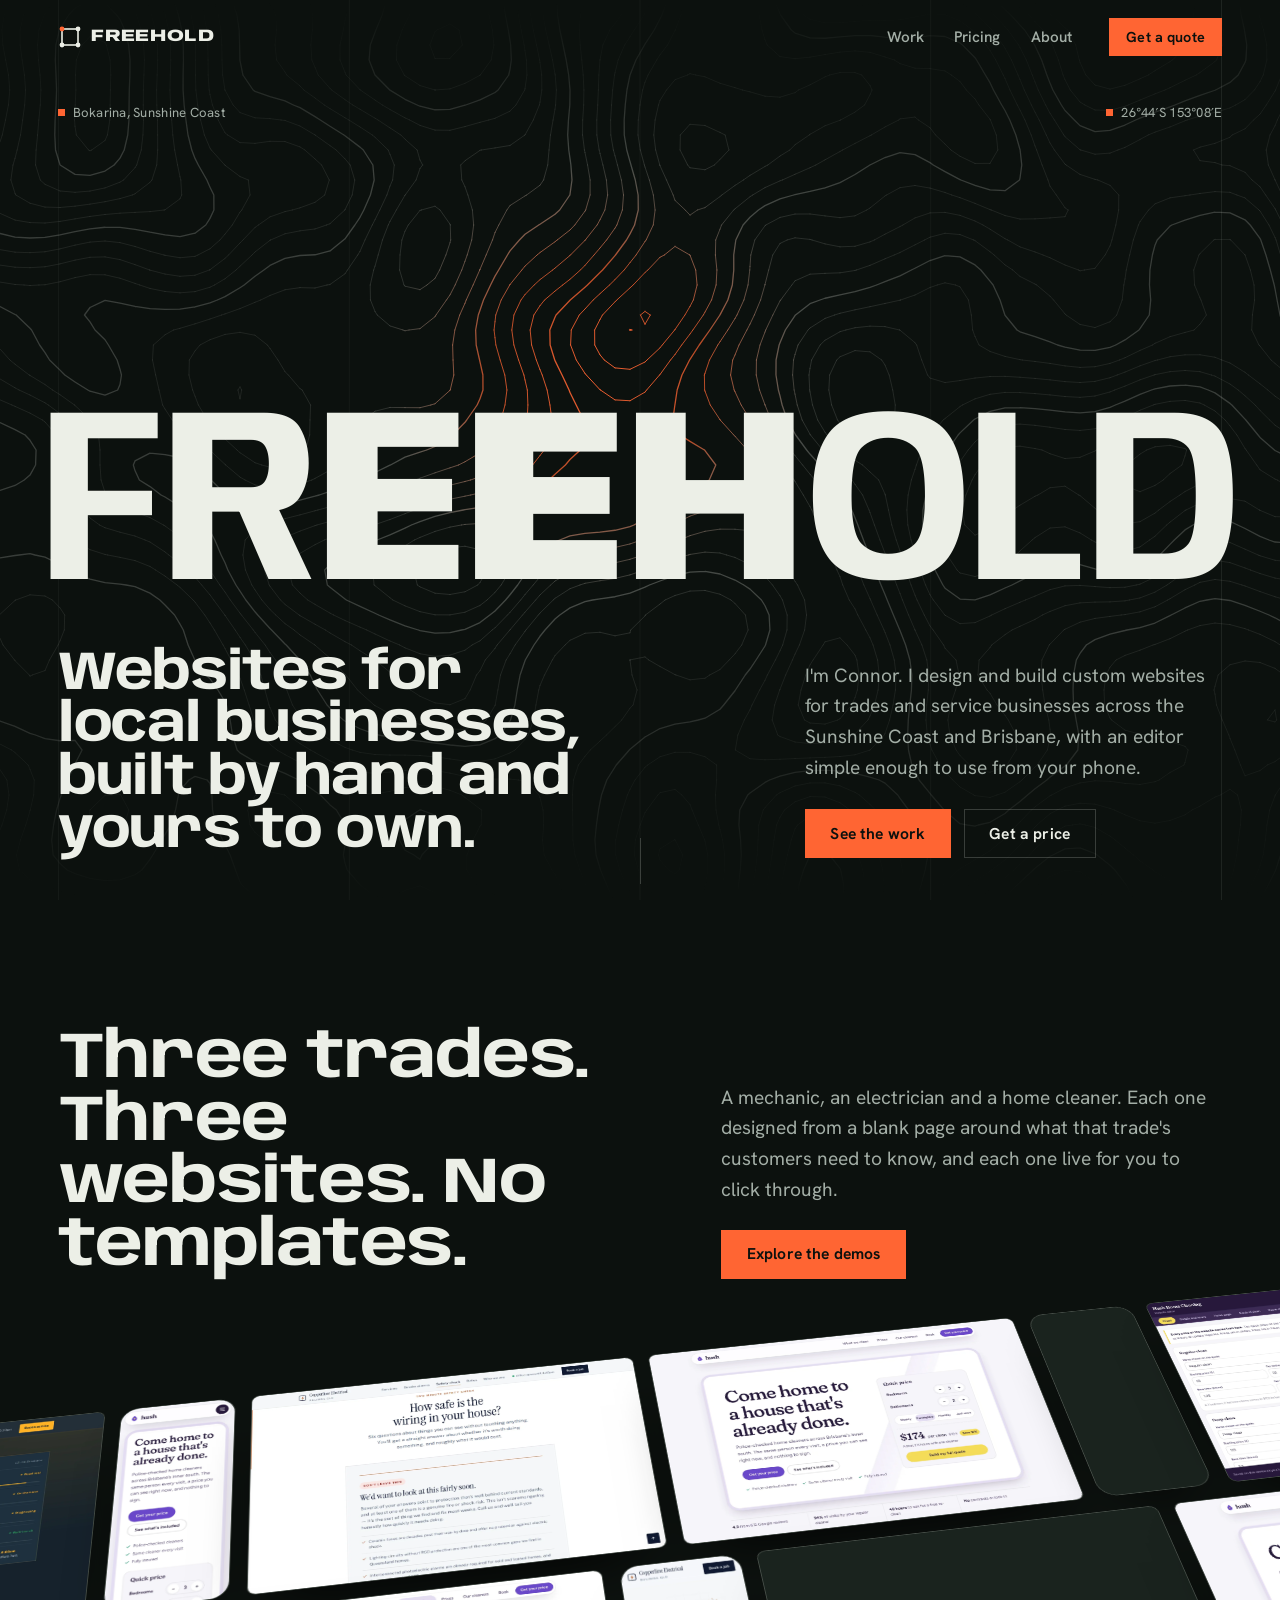
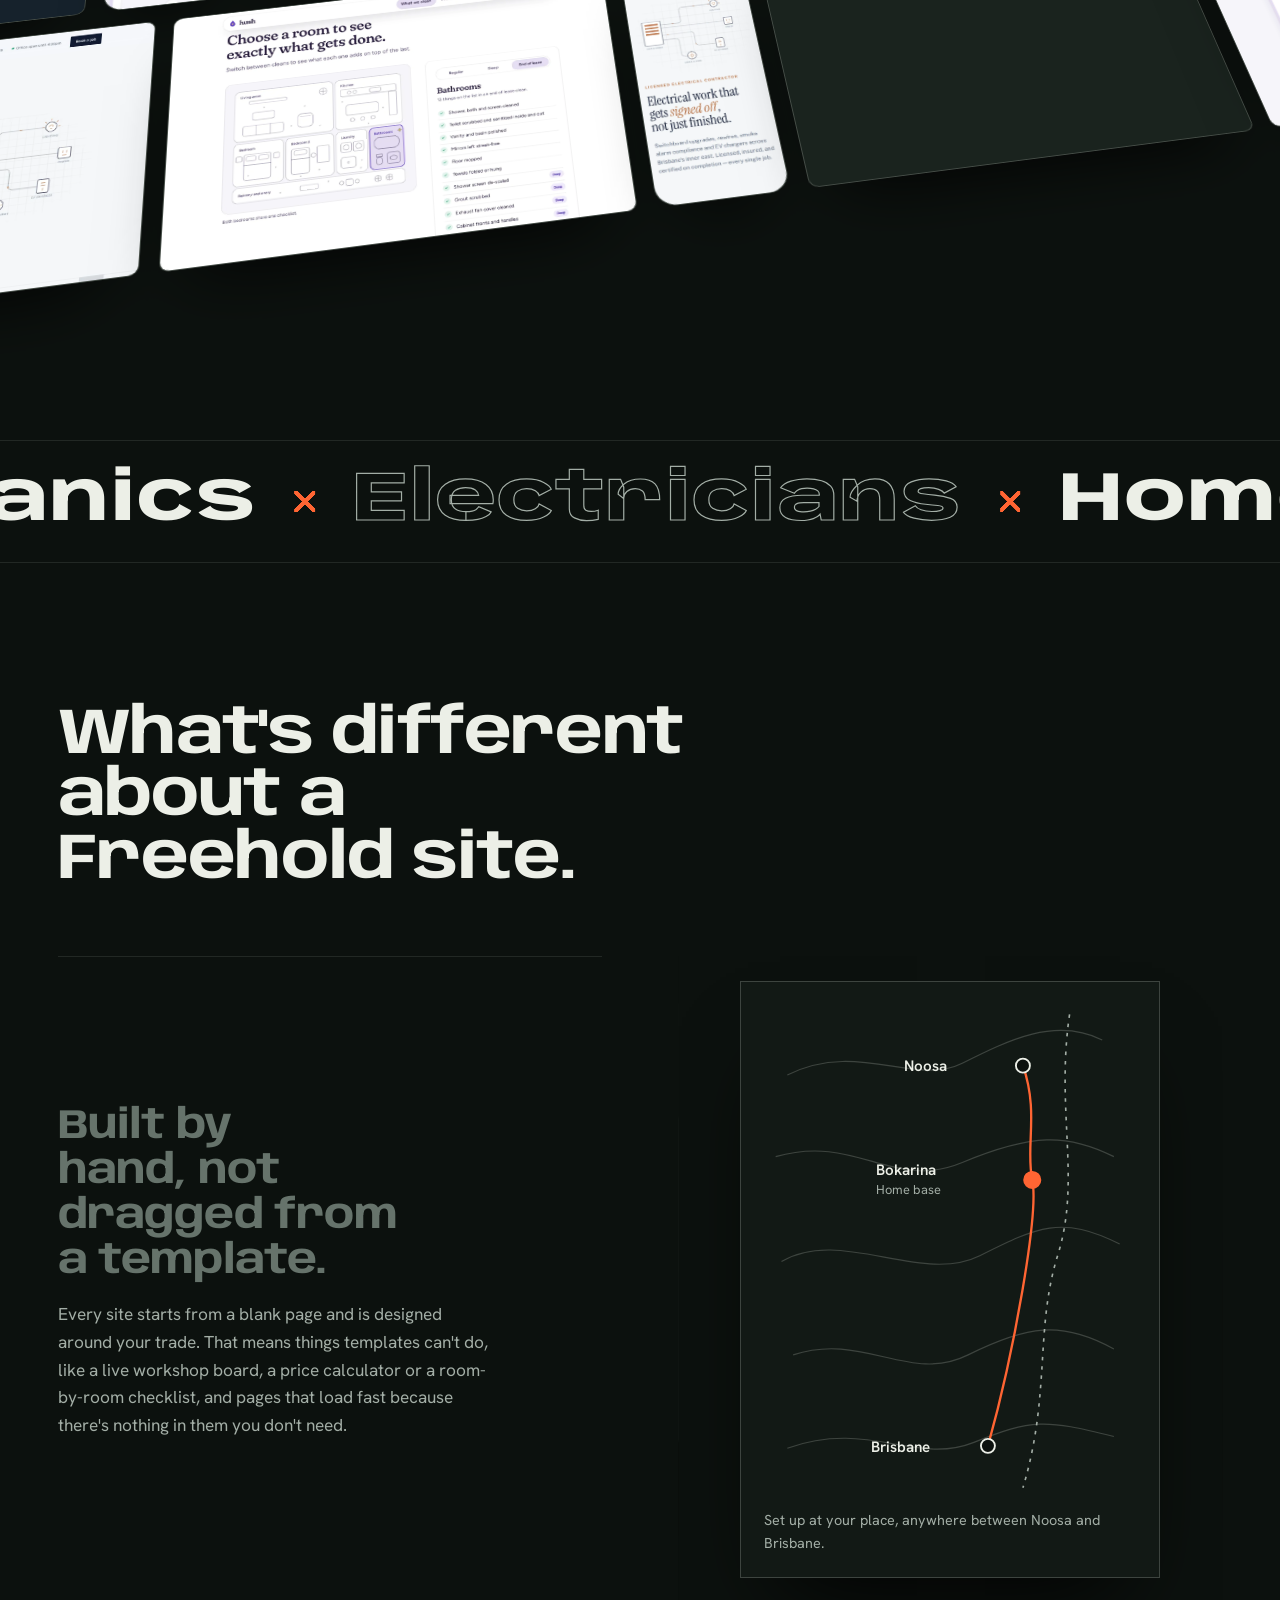
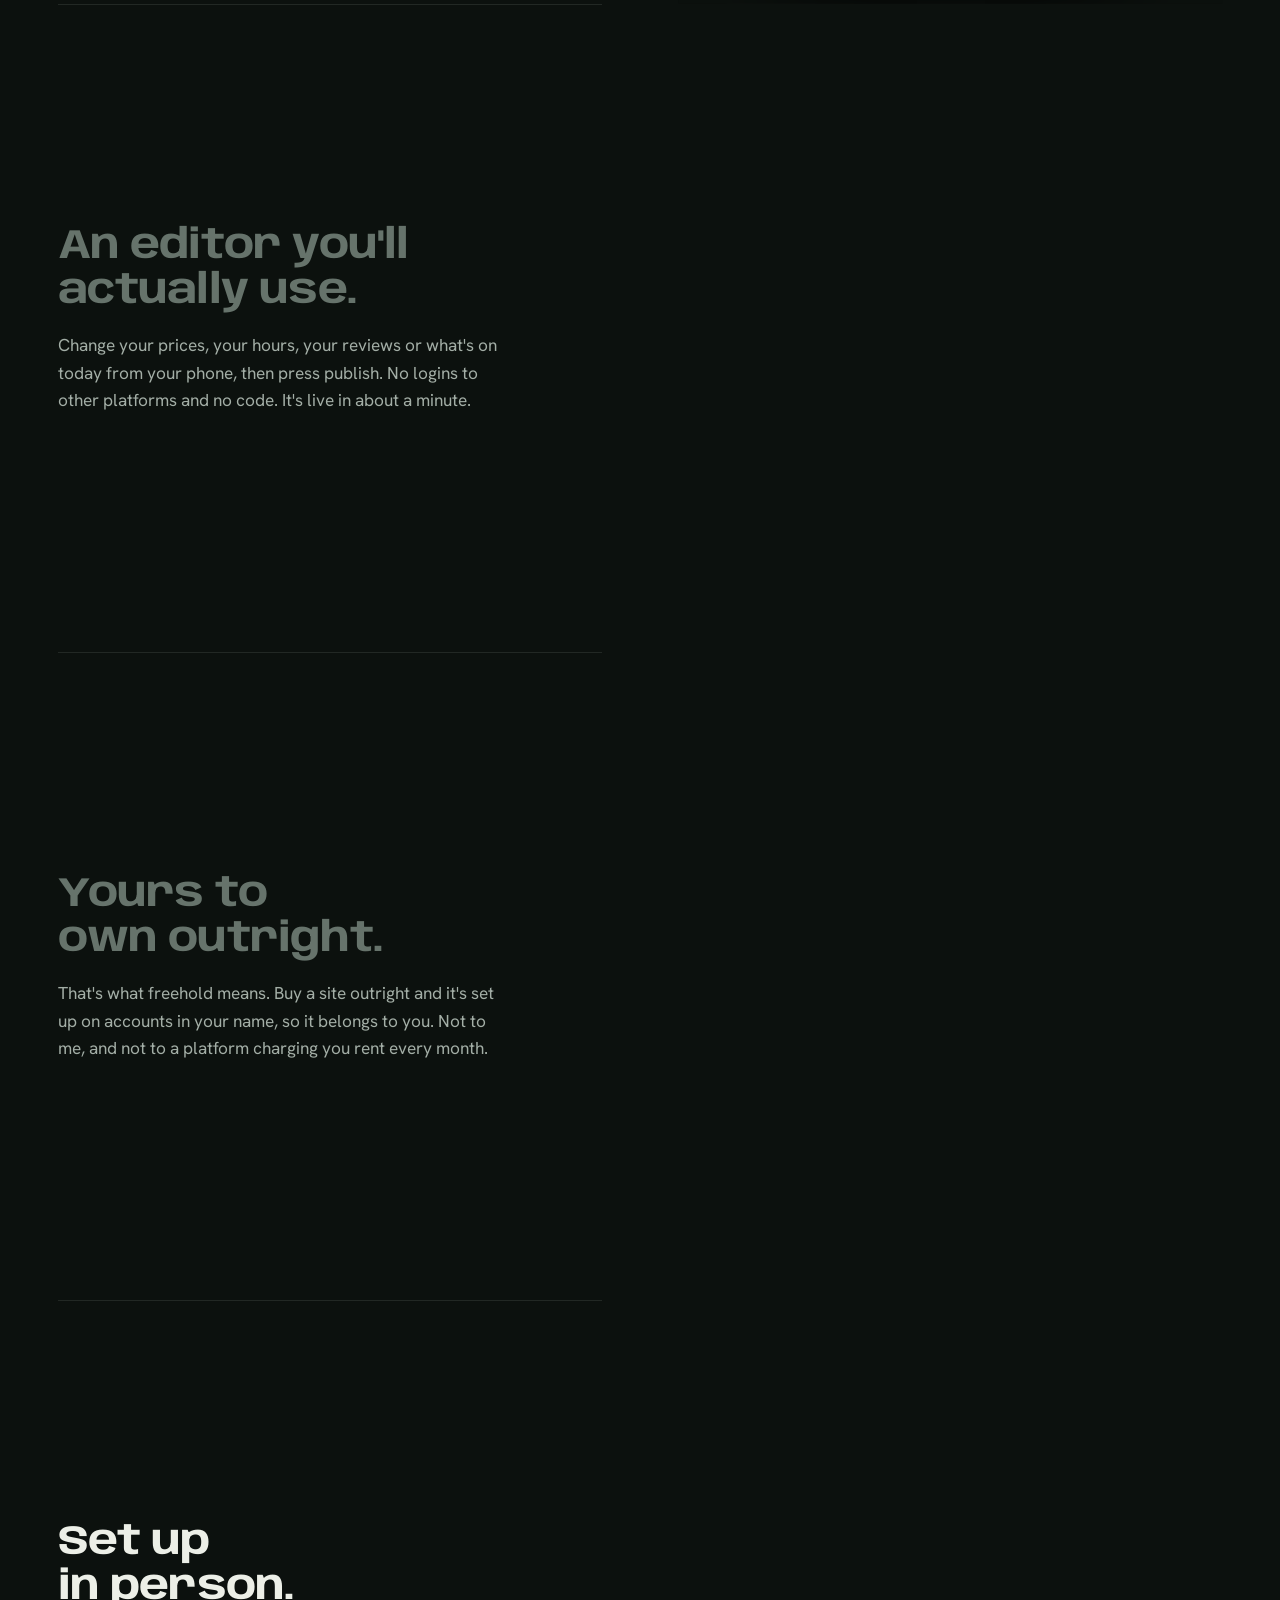
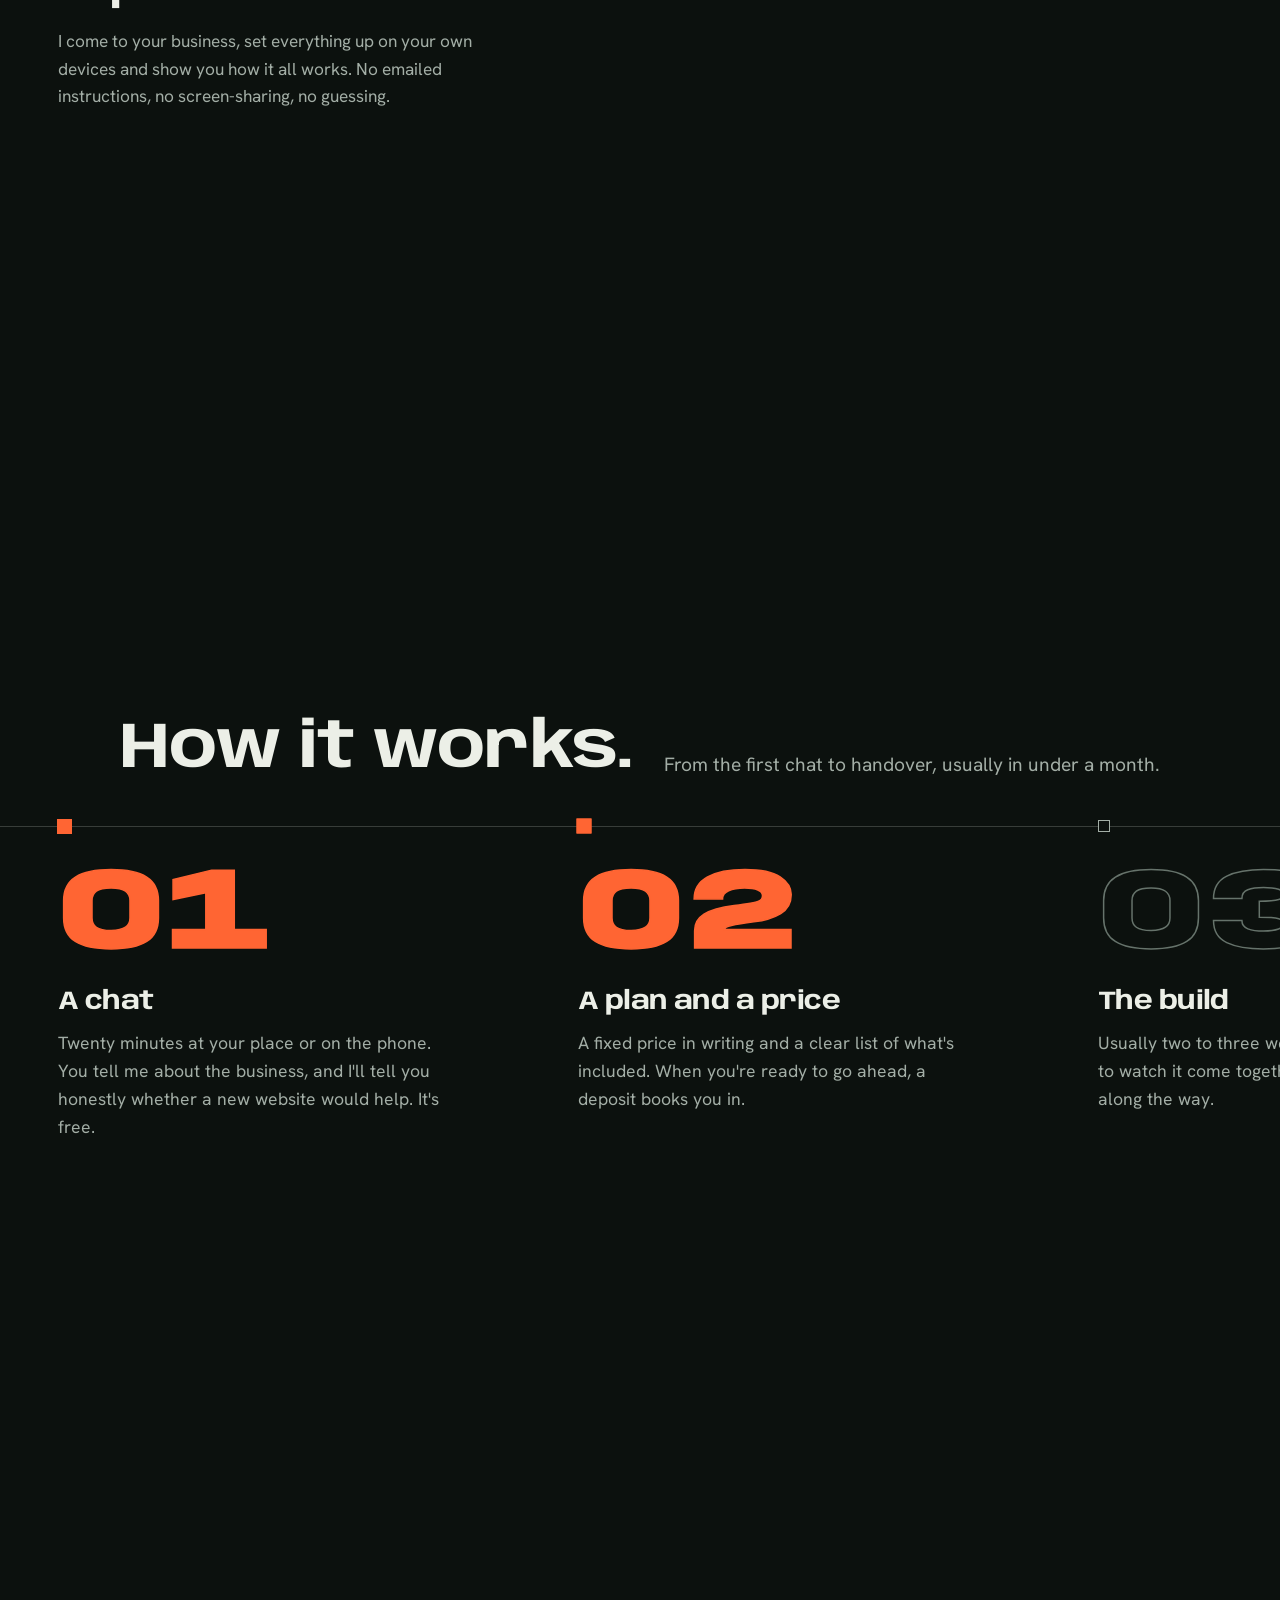
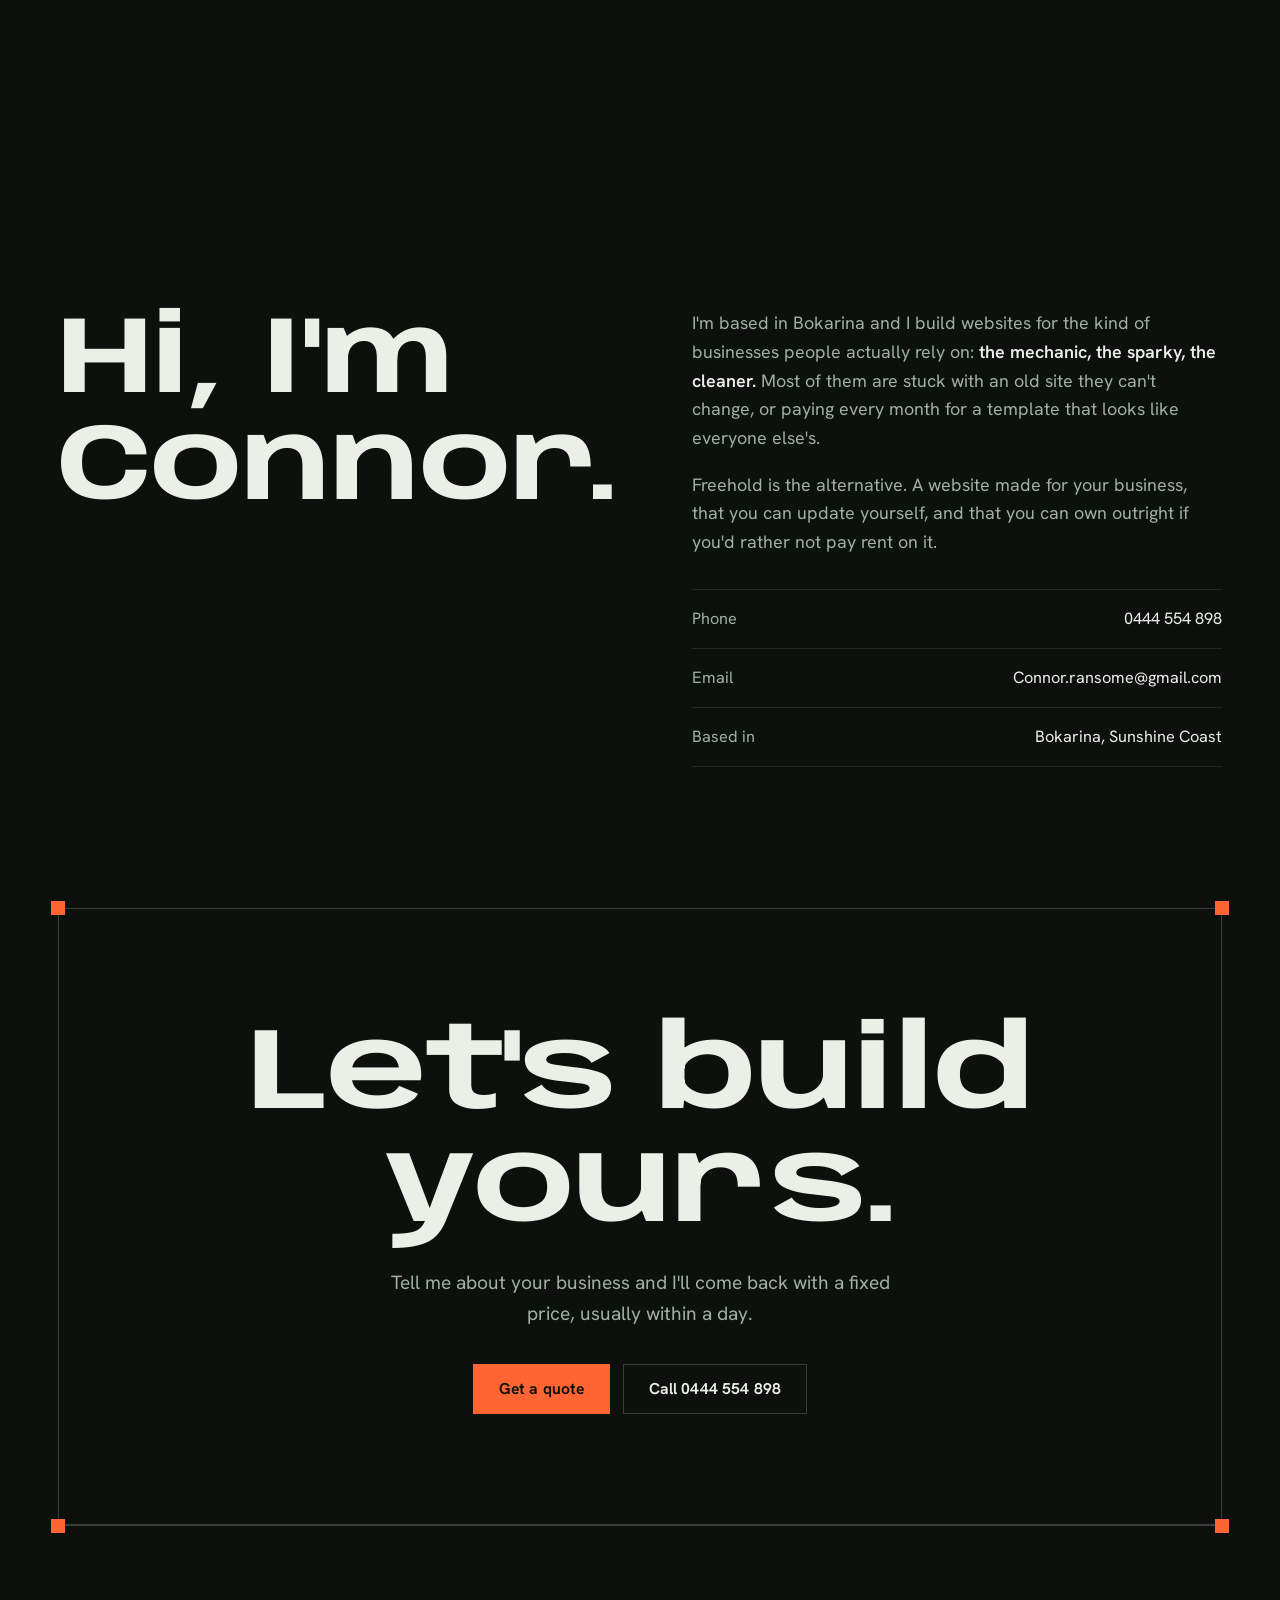
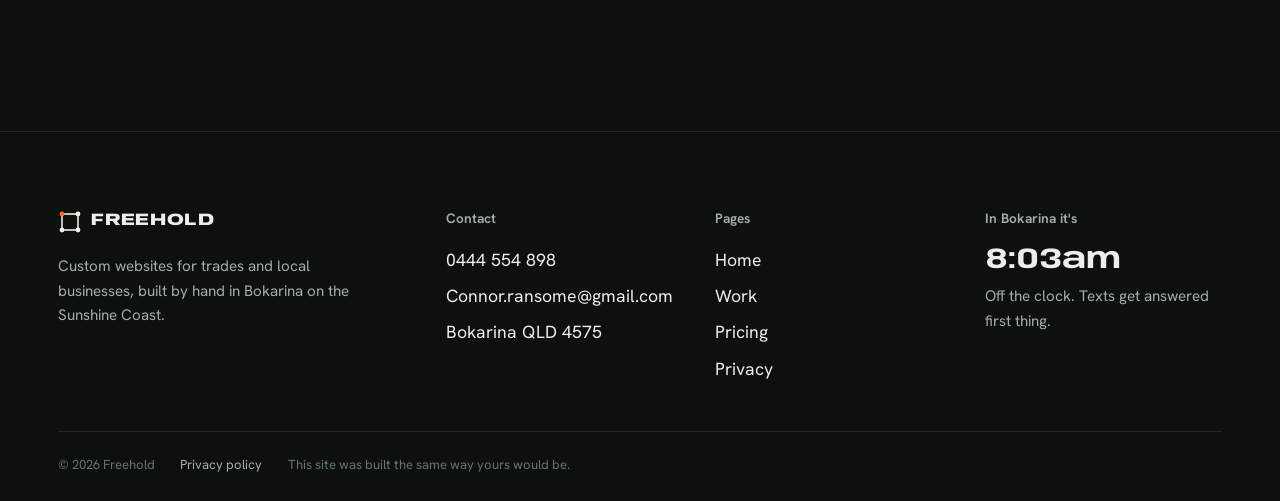
==== index.html @ bee03d26 "Add files via upload" ====
<!DOCTYPE html>
<html lang="en-AU">
<head>
<meta charset="UTF-8">
<meta name="viewport" content="width=device-width, initial-scale=1">
<title>Freehold — Custom websites for Sunshine Coast businesses</title>
<meta name="description" content="Custom websites for trades and local businesses on the Sunshine Coast and in Brisbane. Built by hand, with an editor you can use from your phone, and yours to own outright.">
<meta name="theme-color" content="#0C110E">
<meta property="og:type" content="website">
<meta property="og:title" content="Freehold — Custom websites for Sunshine Coast businesses">
<meta property="og:description" content="Custom websites for trades and local businesses on the Sunshine Coast and in Brisbane. Built by hand, with an editor you can use from your phone, and yours to own outright.">
<meta property="og:image" content="/assets/og.jpg">
<link rel="icon" href="data:image/svg+xml,%3Csvg xmlns='http://www.w3.org/2000/svg' viewBox='0 0 32 32'%3E%3Crect width='32' height='32' fill='%230C110E'/%3E%3Crect x='8' y='8' width='16' height='16' fill='none' stroke='%23ECEFE7' stroke-width='2'/%3E%3Ccircle cx='8' cy='8' r='3.2' fill='%23FF6533'/%3E%3Ccircle cx='24' cy='8' r='3.2' fill='%23ECEFE7'/%3E%3Ccircle cx='24' cy='24' r='3.2' fill='%23ECEFE7'/%3E%3Ccircle cx='8' cy='24' r='3.2' fill='%23ECEFE7'/%3E%3C/svg%3E">
<link rel="preload" href="assets/fonts/anybody.woff2" as="font" type="font/woff2" crossorigin>
<link rel="preload" href="assets/fonts/hanken.woff2" as="font" type="font/woff2" crossorigin>
<link rel="stylesheet" href="styles.css">
<script>(function(){var d=document.documentElement;d.classList.add('js');try{if(!matchMedia('(prefers-reduced-motion: reduce)').matches&&!sessionStorage.getItem('fh-intro')){d.classList.add('intro');sessionStorage.setItem('fh-intro','1');}}catch(e){}})();</script>
<script type="application/ld+json">{"@context": "https://schema.org", "@type": "ProfessionalService", "name": "Freehold", "description": "Custom websites for trades and local businesses on the Sunshine Coast and in Brisbane.", "telephone": "+61444554898", "email": "Connor.ransome@gmail.com", "founder": "Connor Ransome", "address": {"@type": "PostalAddress", "addressLocality": "Bokarina", "addressRegion": "QLD", "postalCode": "4575", "addressCountry": "AU"}, "areaServed": ["Sunshine Coast", "Brisbane"]}</script>
</head>
<body data-page="home">
<a class="skip" href="#main">Skip to content</a>
<div class="gridlines" aria-hidden="true"><i></i></div>
<div class="veil" id="veil" aria-hidden="true"><div class="intro-box"><span class="ln t"></span><span class="ln r"></span><span class="ln b"></span><span class="ln l"></span><i class="pg"></i><i class="pg"></i><i class="pg"></i><i class="pg"></i><div class="intro-word"><span style="--i:0">F</span><span style="--i:1">R</span><span style="--i:2">E</span><span style="--i:3">E</span><span style="--i:4">H</span><span style="--i:5">O</span><span style="--i:6">L</span><span style="--i:7">D</span></div><p class="intro-cap">Bokarina, Sunshine Coast</p></div></div>
<header class="nav" id="nav">
  <a class="brand" href="index.html" aria-label="Freehold, home"><svg viewBox="0 0 24 24" aria-hidden="true"><rect class="bx" x="4" y="4" width="16" height="16"/><circle class="pk hot" cx="4" cy="4" r="2.4"/><circle class="pk" cx="20" cy="4" r="2.4"/><circle class="pk" cx="20" cy="20" r="2.4"/><circle class="pk" cx="4" cy="20" r="2.4"/></svg><b>FREEHOLD</b></a>
  <nav class="links" aria-label="Main"><a href="work.html">Work</a><a href="pricing.html">Pricing</a><a href="index.html#about">About</a></nav>
  <a class="btn sm navcta" href="pricing.html#quote">Get a quote</a>
  <button class="burger" type="button" aria-label="Open menu" aria-expanded="false"><span></span></button>
</header>
<main id="main">
<section class="hero">
  <canvas class="topo" id="topo" aria-hidden="true"></canvas>
  <div class="coords" aria-hidden="true"><span>Bokarina, Sunshine Coast</span><span>26&deg;44&prime;S 153&deg;08&prime;E</span></div>
  <div class="wrap">
    <div class="bigword" id="bigword" aria-hidden="true"><span style="--i:0">F</span><span style="--i:1">R</span><span style="--i:2">E</span><span style="--i:3">E</span><span style="--i:4">H</span><span style="--i:5">O</span><span style="--i:6">L</span><span style="--i:7">D</span></div>
    <div class="hero-row">
      <h1 class="split hero-split">Websites for local businesses, built by hand and yours to own.</h1>
      <div class="hero-side rise hero-rise" style="--d:450ms">
        <p class="lede">I'm Connor. I design and build custom websites for trades and service businesses across the Sunshine Coast and Brisbane, with an editor simple enough to use from your phone.</p>
        <div class="actions"><a class="btn" data-mag href="work.html">See the work</a><a class="btn ghost" data-mag href="pricing.html">Get a price</a></div>
      </div>
    </div>
  </div>
  <div class="scrollcue" aria-hidden="true"></div>
</section>

<section class="wall">
  <div class="wrap wall-head">
    <h2 class="split">Three trades. Three websites. No templates.</h2>
    <div class="rise">
      <p class="lede">A mechanic, an electrician and a home cleaner. Each one designed from a blank page around what that trade's customers need to know, and each one live for you to click through.</p>
      <a class="btn" data-mag href="work.html">Explore the demos</a>
    </div>
  </div>
  <div class="wall-stage" aria-hidden="true"><div class="wall-plane"><div class="wall-row"><figure class="shot"><img src="assets/ironbark-desktop.webp" alt="Ironbark Motor Works demo" width="1440" height="900" loading="lazy" decoding="async"></figure><figure class="shot tall"><img src="assets/hush-phone.webp" alt="Hush Home Cleaning demo on a phone" width="640" height="1385" loading="lazy" decoding="async"></figure><figure class="shot"><img src="assets/copperline-feature.webp" alt="Copperline Electrical safety check" width="1440" height="900" loading="lazy" decoding="async"></figure><figure class="shot"><img src="assets/hush-desktop.webp" alt="Hush Home Cleaning demo" width="1440" height="900" loading="lazy" decoding="async"></figure><figure class="shot tall"><img src="assets/ironbark-phone.webp" alt="Ironbark demo on a phone" width="640" height="1385" loading="lazy" decoding="async"></figure><figure class="shot"><img src="assets/editor.webp" alt="The owner editor" width="1440" height="900" loading="lazy" decoding="async"></figure></div><div class="wall-row"><figure class="shot"><img src="assets/copperline-desktop.webp" alt="Copperline Electrical demo" width="1440" height="900" loading="lazy" decoding="async"></figure><figure class="shot"><img src="assets/hush-feature.webp" alt="Hush room-by-room checklist" width="1440" height="900" loading="lazy" decoding="async"></figure><figure class="shot tall"><img src="assets/copperline-phone.webp" alt="Copperline demo on a phone" width="640" height="1385" loading="lazy" decoding="async"></figure><figure class="shot"><img src="assets/ironbark-feature.webp" alt="Ironbark symptom checker" width="1440" height="900" loading="lazy" decoding="async"></figure><figure class="shot"><img src="assets/hush-desktop.webp" alt="Hush Home Cleaning demo" width="1440" height="900" loading="lazy" decoding="async"></figure></div></div></div>
</section>

<div class="marq" aria-hidden="true"><div class="marq-track"><span>Mechanics<i></i></span><span>Electricians<i></i></span><span>Home cleaners<i></i></span><span>Plumbers<i></i></span><span>Landscapers<i></i></span><span>Builders<i></i></span><span>Painters<i></i></span><span>Pool care<i></i></span><span>Mechanics<i></i></span><span>Electricians<i></i></span><span>Home cleaners<i></i></span><span>Plumbers<i></i></span><span>Landscapers<i></i></span><span>Builders<i></i></span><span>Painters<i></i></span><span>Pool care<i></i></span></div></div>

<section class="sec" id="different">
  <div class="wrap">
    <h2 class="split" style="max-width:16ch">What's different about a Freehold site.</h2>
    <div class="feats">
      <div class="feat-list"><article class="feat"><h3>Built by hand, not dragged from a template.</h3><p>Every site starts from a blank page and is designed around your trade. That means things templates can't do, like a live workshop board, a price calculator or a room-by-room checklist, and pages that load fast because there's nothing in them you don't need.</p><div class="fv-inline"><div class="collage"><figure class="frame c1"><img src="assets/ironbark-desktop.webp" alt="" width="1440" height="900" loading="lazy" decoding="async"></figure><figure class="frame c2"><img src="assets/copperline-feature.webp" alt="" width="1440" height="900" loading="lazy" decoding="async"></figure><figure class="frame c3"><img src="assets/hush-phone.webp" alt="" width="640" height="1385" loading="lazy" decoding="async"></figure></div></div></article><article class="feat"><h3>An editor you'll actually use.</h3><p>Change your prices, your hours, your reviews or what's on today from your phone, then press publish. No logins to other platforms and no code. It's live in about a minute.</p><div class="fv-inline"><div class="editor-wrap"><figure class="frame"><img src="assets/editor.webp" alt="" width="1440" height="900" loading="lazy" decoding="async"></figure><div class="toast">Published. Live in about a minute.</div></div></div></article><article class="feat"><h3>Yours to own outright.</h3><p>That's what freehold means. Buy a site outright and it's set up on accounts in your name, so it belongs to you. Not to me, and not to a platform charging you rent every month.</p><div class="fv-inline"><div class="deed"><h4>Certificate of title</h4><dl><div><dt>Property</dt><dd>yourbusiness.com.au</dd></div><div><dt>Registered owner</dt><dd>You</dd></div><div><dt>Estate</dt><dd>Freehold, owned outright</dd></div><div><dt>Monthly rent</dt><dd>None</dd></div></dl><div class="seal">OWNED<br>OUTRIGHT</div></div></div></article><article class="feat"><h3>Set up in person.</h3><p>I come to your business, set everything up on your own devices and show you how it all works. No emailed instructions, no screen-sharing, no guessing.</p><div class="fv-inline"><div class="route"><svg viewBox="0 0 320 420" aria-hidden="true"><path class="ct" d="M20 60c60-30 110 10 150-10s80-40 120-20"/><path class="ct" d="M10 130c70-20 100 30 160 5s90-25 130-5"/><path class="ct" d="M15 220c50-30 120 20 170-5s70-35 120-10"/><path class="ct" d="M25 300c60-20 100 25 150 0s80-30 125-5"/><path class="ct" d="M20 380c70-25 110 15 160-5s60-20 120-5"/><path class="coast" d="M262 8C250 90 272 150 252 214S246 334 222 414"/><path class="road" pathLength="1" d="M222 52C236 92 224 122 230 150S214 300 192 378"/><circle class="stop" cx="222" cy="52" r="6"/><circle class="stop" cx="192" cy="378" r="6"/><circle class="pulse" cx="230" cy="150" r="7"/><circle class="home" cx="230" cy="150" r="7"/><text x="120" y="57">Noosa</text><text x="96" y="146">Bokarina</text><text class="sub" x="96" y="162">Home base</text><text x="92" y="383">Brisbane</text></svg><p>Set up at your place, anywhere between Noosa and Brisbane.</p></div></div></article></div>
      <div class="feat-stage" aria-hidden="true"><div class="fv"><div class="collage"><figure class="frame c1"><img src="assets/ironbark-desktop.webp" alt="" width="1440" height="900" loading="lazy" decoding="async"></figure><figure class="frame c2"><img src="assets/copperline-feature.webp" alt="" width="1440" height="900" loading="lazy" decoding="async"></figure><figure class="frame c3"><img src="assets/hush-phone.webp" alt="" width="640" height="1385" loading="lazy" decoding="async"></figure></div></div><div class="fv"><div class="editor-wrap"><figure class="frame"><img src="assets/editor.webp" alt="" width="1440" height="900" loading="lazy" decoding="async"></figure><div class="toast">Published. Live in about a minute.</div></div></div><div class="fv"><div class="deed"><h4>Certificate of title</h4><dl><div><dt>Property</dt><dd>yourbusiness.com.au</dd></div><div><dt>Registered owner</dt><dd>You</dd></div><div><dt>Estate</dt><dd>Freehold, owned outright</dd></div><div><dt>Monthly rent</dt><dd>None</dd></div></dl><div class="seal">OWNED<br>OUTRIGHT</div></div></div><div class="fv"><div class="route"><svg viewBox="0 0 320 420" aria-hidden="true"><path class="ct" d="M20 60c60-30 110 10 150-10s80-40 120-20"/><path class="ct" d="M10 130c70-20 100 30 160 5s90-25 130-5"/><path class="ct" d="M15 220c50-30 120 20 170-5s70-35 120-10"/><path class="ct" d="M25 300c60-20 100 25 150 0s80-30 125-5"/><path class="ct" d="M20 380c70-25 110 15 160-5s60-20 120-5"/><path class="coast" d="M262 8C250 90 272 150 252 214S246 334 222 414"/><path class="road" pathLength="1" d="M222 52C236 92 224 122 230 150S214 300 192 378"/><circle class="stop" cx="222" cy="52" r="6"/><circle class="stop" cx="192" cy="378" r="6"/><circle class="pulse" cx="230" cy="150" r="7"/><circle class="home" cx="230" cy="150" r="7"/><text x="120" y="57">Noosa</text><text x="96" y="146">Bokarina</text><text class="sub" x="96" y="162">Home base</text><text x="92" y="383">Brisbane</text></svg><p>Set up at your place, anywhere between Noosa and Brisbane.</p></div></div></div>
    </div>
  </div>
</section>

<section class="proc" id="how">
  <div class="proc-pin">
    <div class="wrap proc-head">
      <h2 class="split">How it works.</h2>
      <p class="lede" style="margin:0">From the first chat to handover, usually in under a month.</p>
    </div>
    <div class="proc-rail">
      <div class="proc-line"><i></i></div>
      <div class="proc-track">
        <article class="pstep"><span class="n">01</span><h3>A chat</h3><p>Twenty minutes at your place or on the phone. You tell me about the business, and I'll tell you honestly whether a new website would help. It's free.</p></article><article class="pstep"><span class="n">02</span><h3>A plan and a price</h3><p>A fixed price in writing and a clear list of what's included. When you're ready to go ahead, a deposit books you in.</p></article><article class="pstep"><span class="n">03</span><h3>The build</h3><p>Usually two to three weeks. You get a private link to watch it come together and ask for changes along the way.</p></article><article class="pstep"><span class="n">04</span><h3>Handover</h3><p>I set it up at your business, walk you through the editor, and fix anything that comes up in the first month.</p></article>
        <div class="proc-end"><p class="lede">It starts with a free chat. No obligation, and no jargon.</p><a class="btn" data-mag href="pricing.html#quote">Book a chat</a></div>
      </div>
    </div>
  </div>
</section>

<section class="sec" id="about">
  <div class="wrap about">
    <h2 class="split">Hi, I'm Connor.</h2>
    <div class="rise">
      <p>I'm based in Bokarina and I build websites for the kind of businesses people actually rely on: <strong>the mechanic, the sparky, the cleaner.</strong> Most of them are stuck with an old site they can't change, or paying every month for a template that looks like everyone else's.</p>
      <p>Freehold is the alternative. A website made for your business, that you can update yourself, and that you can own outright if you'd rather not pay rent on it.</p>
      <ul class="contact-list">
        <li><span>Phone</span><a href="tel:+61444554898">0444 554 898</a></li>
        <li><span>Email</span><a href="mailto:Connor.ransome@gmail.com">Connor.ransome@gmail.com</a></li>
        <li><span>Based in</span>Bokarina, Sunshine Coast</li>
      </ul>
    </div>
  </div>
</section>

<section class="sec" style="padding-top:0">
  <div class="wrap">
    <div class="cta-box">
      <span class="ln t"></span><span class="ln r"></span><span class="ln b"></span><span class="ln l"></span>
      <i class="pg"></i><i class="pg"></i><i class="pg"></i><i class="pg"></i>
      <h2 class="split">Let's build yours.</h2>
      <p class="lede">Tell me about your business and I'll come back with a fixed price, usually within a day.</p>
      <div class="actions"><a class="btn" data-mag href="pricing.html#quote">Get a quote</a><a class="btn ghost" data-mag href="tel:+61444554898">Call 0444 554 898</a></div>
    </div>
  </div>
</section>
</main>
<footer class="foot">
  <div class="wrap">
    <div class="foot-grid">
      <div><a class="brand" href="index.html" aria-label="Freehold, home"><svg viewBox="0 0 24 24" aria-hidden="true"><rect class="bx" x="4" y="4" width="16" height="16"/><circle class="pk hot" cx="4" cy="4" r="2.4"/><circle class="pk" cx="20" cy="4" r="2.4"/><circle class="pk" cx="20" cy="20" r="2.4"/><circle class="pk" cx="4" cy="20" r="2.4"/></svg><b>FREEHOLD</b></a>
        <p style="margin-top:1.2rem">Custom websites for trades and local businesses, built by hand in Bokarina on the Sunshine Coast.</p></div>
      <div><h4>Contact</h4><ul><li><a href="tel:+61444554898">0444 554 898</a></li><li><a href="mailto:Connor.ransome@gmail.com">Connor.ransome@gmail.com</a></li><li>Bokarina QLD 4575</li></ul></div>
      <div><h4>Pages</h4><ul><li><a href="index.html">Home</a></li><li><a href="work.html">Work</a></li><li><a href="pricing.html">Pricing</a></li><li><a href="privacy.html">Privacy</a></li></ul></div>
      <div><h4>In Bokarina it's</h4><div class="clock" id="clock">&nbsp;</div><p id="clockNote" style="margin-top:.6rem"></p></div>
    </div>
    <div class="legal"><span>&copy; <span id="year">2026</span> Freehold</span><span id="abnLine" hidden></span><a href="privacy.html">Privacy policy</a><span>This site was built the same way yours would be.</span></div>
  </div>
</footer>
<script src="main.js"></script>
</body>
</html>
---- styles.css ----
/* =====================================================================
   Freehold — shared styles
   ===================================================================== */

@font-face{font-family:'Anybody';src:url(assets/fonts/anybody.woff2) format('woff2');font-weight:100 900;font-stretch:50% 150%;font-style:normal;font-display:swap}
@font-face{font-family:'Anybody';src:url(assets/fonts/anybody-italic.woff2) format('woff2');font-weight:100 900;font-stretch:50% 150%;font-style:italic;font-display:swap}
@font-face{font-family:'Hanken Grotesk';src:url(assets/fonts/hanken.woff2) format('woff2');font-weight:100 900;font-style:normal;font-display:swap}
@font-face{font-family:'Hanken Grotesk';src:url(assets/fonts/hanken-italic.woff2) format('woff2');font-weight:100 900;font-style:italic;font-display:swap}

@property --lot{syntax:'<percentage>';inherits:false;initial-value:0%}

:root{
  --soil:#0C110E;
  --soil-2:#121915;
  --soil-3:#1A231E;
  --soil-4:#243029;
  --bone:#ECEFE7;
  --mute:#A3AEA6;
  --dim:#66736B;
  --tape:#FF6533;
  --tape-2:#FF8659;
  --paper:#E8EBE3;
  --paper-2:#DCE1D6;
  --ink:#0F1511;
  --ink-2:#4A5650;
  --line:rgba(236,239,231,.1);
  --line-2:rgba(236,239,231,.2);

  --display:'Anybody','Arial Narrow',system-ui,sans-serif;
  --body:'Hanken Grotesk',system-ui,-apple-system,sans-serif;
  --ease:cubic-bezier(.2,.7,.2,1);
  --swift:cubic-bezier(.7,0,.2,1);
  --pad:clamp(1.15rem,4.5vw,4rem);
  --max:1320px;
  interpolate-size:allow-keywords;
}

*,*::before,*::after{box-sizing:border-box}
[hidden]{display:none !important}
html{-webkit-text-size-adjust:100%;scroll-behavior:smooth}
figure{margin:0}
body{
  margin:0;background:var(--soil);color:var(--bone);
  font-family:var(--body);font-size:clamp(1rem,.95rem + .25vw,1.1rem);line-height:1.6;
  -webkit-font-smoothing:antialiased;overflow-x:hidden;
}
h1,h2,h3{font-family:var(--display);font-weight:700;margin:0;letter-spacing:-.02em;line-height:.98;text-wrap:balance}
h1{font-size:clamp(2.7rem,6.4vw,6rem);font-stretch:112%}
h2{font-size:clamp(2.2rem,5vw,4.6rem);font-stretch:112%}
h3{font-size:clamp(1.3rem,2vw,1.7rem);font-stretch:110%;line-height:1.1}
p{margin:0 0 1em;max-width:62ch}
a{color:inherit}
img,video,svg{display:block;max-width:100%}
::selection{background:var(--tape);color:var(--soil)}
:focus-visible{outline:2px solid var(--tape);outline-offset:4px}

.wrap{max-width:var(--max);margin:0 auto;padding-inline:var(--pad)}
.sec{padding-block:clamp(5rem,11vw,10rem)}
.lede{font-size:clamp(1.1rem,1.5vw,1.3rem);color:var(--mute);max-width:46ch}
.muted{color:var(--mute)}
.skip{position:absolute;left:-999px;top:0;z-index:500;background:var(--tape);color:var(--soil);padding:.7rem 1rem;font-weight:700}
.skip:focus{left:0}

/* Faint survey grid behind every page */
.gridlines{position:fixed;inset:0;z-index:-1;pointer-events:none;display:flex;justify-content:center}
.gridlines i{width:min(var(--max),100%);height:100%;margin:0 var(--pad);
  background:linear-gradient(90deg,var(--line) 1px,transparent 1px) 0 0/25% 100%;
  border-right:1px solid var(--line);opacity:.45}

/* =====================================================================
   Page transitions: the new page is marked out in eight lots
   ===================================================================== */
@view-transition{navigation:auto}
::view-transition-old(root){animation:lots-out .8s var(--swift) both}
::view-transition-new(root){
  animation:lots-in .8s var(--swift) both;
  -webkit-mask-image:linear-gradient(90deg,#000 var(--lot),transparent var(--lot));
          mask-image:linear-gradient(90deg,#000 var(--lot),transparent var(--lot));
  -webkit-mask-size:12.5% 100%;mask-size:12.5% 100%;
  -webkit-mask-repeat:repeat-x;mask-repeat:repeat-x;
}
@keyframes lots-in{from{--lot:0%}to{--lot:100%}}
@keyframes lots-out{to{opacity:.25;transform:scale(.97)}}
.nav{view-transition-name:nav}

/* =====================================================================
   First-visit intro: a lot boundary is surveyed, then opened
   ===================================================================== */
.veil{display:none}
html.intro .veil{
  position:fixed;inset:0;z-index:400;display:grid;place-items:center;background:var(--soil);
  animation:intro-out .75s var(--swift) 1.75s forwards;
}
.intro-box{position:relative;width:min(84vw,860px);aspect-ratio:3.4/1;display:grid;place-items:center}
.intro-box .pg{position:absolute;width:12px;height:12px;background:var(--tape);transform:translate(-50%,-50%) scale(0);animation:peg .45s var(--ease) forwards}
.intro-box .pg:nth-of-type(1){left:0;top:0;animation-delay:.25s}
.intro-box .pg:nth-of-type(2){left:100%;top:0;animation-delay:.45s}
.intro-box .pg:nth-of-type(3){left:100%;top:100%;animation-delay:.65s}
.intro-box .pg:nth-of-type(4){left:0;top:100%;animation-delay:.85s}
.intro-word{font-family:var(--display);font-weight:800;font-size:clamp(2.6rem,11vw,8.4rem);line-height:1;letter-spacing:-.01em;display:flex}
.intro-word span{display:inline-block;opacity:0;font-variation-settings:'wdth' 50;animation:widen 1s var(--ease) forwards;animation-delay:calc(.5s + var(--i) * 40ms)}
.intro-cap{position:absolute;left:0;right:0;bottom:-2.4rem;text-align:center;font-size:.85rem;color:var(--mute);margin:0 auto;opacity:0;animation:fade .6s ease 1.1s forwards}
@keyframes draw{to{stroke-dashoffset:0}}
@keyframes peg{to{transform:translate(-50%,-50%) scale(1)}}
@keyframes widen{to{opacity:1;font-variation-settings:'wdth' 125}}
@keyframes fade{to{opacity:1}}
@keyframes intro-out{to{clip-path:inset(50% 0 50% 0)}}

/* =====================================================================
   Nav
   ===================================================================== */
.nav{
  position:fixed;top:0;left:0;right:0;z-index:100;
  display:flex;align-items:center;gap:1.5rem;padding:1.1rem var(--pad);
  transition:background .35s,padding .35s,border-color .35s;border-bottom:1px solid transparent;
}
.nav.solid{background:rgba(12,17,14,.82);-webkit-backdrop-filter:blur(14px);backdrop-filter:blur(14px);border-bottom-color:var(--line);padding-block:.8rem}
.brand{display:flex;align-items:center;gap:.6rem;margin-right:auto;text-decoration:none}
.brand svg{width:24px;height:24px;flex:none}
.brand .bx{fill:none;stroke:var(--bone);stroke-width:1.6}
.brand .pk{fill:var(--bone)}
.brand .pk.hot{fill:var(--tape)}
.brand b{font-family:var(--display);font-weight:800;font-stretch:135%;font-size:1.05rem;letter-spacing:.02em}
.brand:hover .pk.hot{animation:blip .6s var(--ease)}
@keyframes blip{50%{transform:scale(1.6);transform-origin:4px 4px}}
.links{display:flex;gap:.3rem}
.links a{position:relative;text-decoration:none;color:var(--mute);font-size:.95rem;font-weight:550;padding:.45rem .8rem;transition:color .2s}
.links a::after{content:"";position:absolute;left:.8rem;right:.8rem;bottom:.2rem;height:1.5px;background:var(--tape);transform:scaleX(0);transform-origin:left;transition:transform .4s var(--ease)}
.links a:hover,.links a[aria-current="page"]{color:var(--bone)}
.links a:hover::after,.links a[aria-current="page"]::after{transform:scaleX(1)}
.burger{display:none;width:46px;height:46px;border:1px solid var(--line-2);background:transparent;cursor:pointer;place-items:center}
.burger span,.burger span::before{display:block;width:18px;height:1.5px;background:var(--bone);transition:transform .35s var(--ease)}
.burger span{position:relative}
.burger span::before{content:"";position:absolute;top:6px;left:0}
.burger span{transform:translateY(-3px)}
.menu-open .burger span{transform:translateY(0) rotate(45deg)}
.menu-open .burger span::before{transform:translateY(-6px) rotate(-90deg)}
.menu{
  position:fixed;inset:0;z-index:90;background:var(--soil-2);
  display:flex;flex-direction:column;justify-content:center;gap:.2rem;padding:6rem var(--pad) 3rem;
  clip-path:inset(0 0 100% 0);visibility:hidden;transition:clip-path .7s var(--swift),visibility 0s linear .7s;
}
.menu-open .menu{clip-path:inset(0 0 0 0);visibility:visible;transition:clip-path .7s var(--swift),visibility 0s}
.menu a{font-family:var(--display);font-weight:700;font-stretch:125%;font-size:clamp(2.6rem,11vw,4.4rem);line-height:1.05;text-decoration:none;opacity:0;transform:translateY(30px);transition:opacity .5s var(--ease),transform .5s var(--ease)}
.menu-open .menu a{opacity:1;transform:none}
.menu a[aria-current="page"]{color:var(--tape)}
.menu-foot{margin-top:2.5rem;color:var(--mute);display:grid;gap:.25rem}
.menu-foot a{font-family:var(--body);font-size:1rem;font-weight:500;opacity:1;transform:none;color:var(--bone)}
.menu-open body{overflow:hidden}

/* =====================================================================
   Buttons: corner pegs spring out on hover
   ===================================================================== */
.btn{
  --peg:var(--tape);
  position:relative;display:inline-flex;align-items:center;justify-content:center;gap:.6rem;
  padding:1.05rem 1.6rem;border:none;cursor:pointer;text-decoration:none;
  background:var(--tape);color:var(--soil);font:650 .98rem/1 var(--body);letter-spacing:.01em;
  transition:background .25s,color .25s,transform .45s var(--ease);
}
.btn::after{
  content:"";position:absolute;inset:0;pointer-events:none;opacity:0;
  background:
    linear-gradient(var(--peg),var(--peg)) 0 0/12px 2px no-repeat,
    linear-gradient(var(--peg),var(--peg)) 0 0/2px 12px no-repeat,
    linear-gradient(var(--peg),var(--peg)) 100% 0/12px 2px no-repeat,
    linear-gradient(var(--peg),var(--peg)) 100% 0/2px 12px no-repeat,
    linear-gradient(var(--peg),var(--peg)) 0 100%/12px 2px no-repeat,
    linear-gradient(var(--peg),var(--peg)) 0 100%/2px 12px no-repeat,
    linear-gradient(var(--peg),var(--peg)) 100% 100%/12px 2px no-repeat,
    linear-gradient(var(--peg),var(--peg)) 100% 100%/2px 12px no-repeat;
  transition:inset .45s var(--ease),opacity .3s;
}
.btn:hover::after,.btn:focus-visible::after{inset:-8px;opacity:1}
.btn:hover{background:var(--tape-2)}
.btn:active{transform:scale(.97)}
.btn.ghost{--peg:var(--bone);background:transparent;color:var(--bone);box-shadow:inset 0 0 0 1px var(--line-2)}
.btn.ghost:hover{background:rgba(236,239,231,.06)}
.btn.sm{padding:.75rem 1.1rem;font-size:.9rem}
.btn .ic{width:15px;height:15px;flex:none;fill:none;stroke:currentColor;stroke-width:2;stroke-linecap:round;stroke-linejoin:round}
.btn[disabled]{opacity:.55;pointer-events:none}
.spin{width:15px;height:15px;border-radius:50%;border:2px solid rgba(12,17,14,.3);border-top-color:var(--soil);animation:spin .7s linear infinite}
@keyframes spin{to{transform:rotate(360deg)}}

.tlink{color:var(--bone);text-decoration:none;background:linear-gradient(var(--tape),var(--tape)) 0 100%/0% 1.5px no-repeat;padding-bottom:2px;transition:background-size .45s var(--ease)}
.tlink:hover{background-size:100% 1.5px}

/* =====================================================================
   Word-by-word reveal from behind a mask
   ===================================================================== */
.js .split:not(.split-ready){visibility:hidden}
.wd{display:inline-block;overflow:hidden;vertical-align:top;padding:.08em 0 .1em;margin:-.08em 0 -.1em}
.wi{display:inline-block;transform:translateY(108%);transition:transform 1.05s var(--ease);transition-delay:calc(var(--i) * 45ms + var(--d, 0ms))}
.split.in .wi{transform:none}
.rise{opacity:0;transform:translateY(24px);transition:opacity .9s var(--ease),transform .9s var(--ease);transition-delay:var(--d,0ms)}
.rise.in{opacity:1;transform:none}
html:not(.js) .rise{opacity:1;transform:none}

/* =====================================================================
   Home — hero
   ===================================================================== */
.hero{position:relative;min-height:100svh;display:flex;flex-direction:column;justify-content:flex-end;overflow:hidden;padding:7rem 0 2.6rem}
.topo{position:absolute;inset:0;width:100%;height:100%;
  -webkit-mask-image:linear-gradient(180deg,transparent 0,#000 18%,#000 72%,transparent 100%);
          mask-image:linear-gradient(180deg,transparent 0,#000 18%,#000 72%,transparent 100%)}
.hero .wrap{position:relative;width:100%}
.coords{position:absolute;top:6.4rem;left:0;right:0;display:flex;justify-content:space-between;gap:1rem;font-size:.82rem;color:var(--mute);letter-spacing:.02em;padding-inline:var(--pad);max-width:var(--max);margin:0 auto}
.coords span{display:flex;align-items:center;gap:.5rem}
.coords span::before{content:"";width:7px;height:7px;background:var(--tape)}
.bigword{
  display:flex;justify-content:center;white-space:nowrap;user-select:none;
  font-family:var(--display);font-weight:800;line-height:.8;letter-spacing:-.01em;
  font-size:17vw;margin:0 0 clamp(1.4rem,3vw,2.6rem);
}
.bigword span{display:inline-block;font-variation-settings:'wdth' 100,'wght' 800}
.hero-row{display:grid;grid-template-columns:1.25fr .75fr;gap:clamp(1.5rem,4vw,4rem);align-items:end}
.hero h1{font-size:clamp(2rem,4.2vw,3.9rem);font-stretch:108%;max-width:17ch}
.hero-side .lede{margin-bottom:1.6rem}
.actions{display:flex;flex-wrap:wrap;gap:.8rem}
.scrollcue{position:absolute;left:50%;bottom:1rem;width:1px;height:46px;background:var(--line-2);overflow:hidden}
.scrollcue::after{content:"";position:absolute;left:0;top:-50%;width:1px;height:50%;background:var(--tape);animation:cue 2.2s var(--swift) infinite}
@keyframes cue{to{top:110%}}

/* Home — the wall of work */
.wall{padding:clamp(5rem,10vw,8rem) 0 clamp(3rem,6vw,5rem);overflow:hidden}
.wall-head{display:grid;grid-template-columns:1.1fr .9fr;gap:clamp(1.5rem,4vw,4rem);align-items:end}
.wall-head .lede{margin-bottom:1.5rem}
.wall-stage{perspective:1500px;perspective-origin:50% 20%;margin-top:clamp(3rem,6vw,5rem)}
.wall-plane{
  --p:0;display:grid;gap:clamp(.8rem,1.5vw,1.3rem);transform-origin:50% 0;will-change:transform;
  transform:rotateX(calc((1 - var(--p)) * 38deg)) rotateZ(calc((1 - var(--p)) * -8deg)) scale(calc(.8 + var(--p) * .2));
}
.wall-row{display:flex;gap:clamp(.8rem,1.5vw,1.3rem);width:max-content;will-change:transform}
.shot{flex:none;height:clamp(170px,23vw,330px);overflow:hidden;border:1px solid var(--line-2);background:var(--soil-3);border-radius:10px;box-shadow:0 40px 70px -35px rgba(0,0,0,.9)}
.shot img{height:100%;width:auto}
.shot.tall{border-radius:22px}

/* Home — trades marquee */
.marq{border-block:1px solid var(--line);overflow:hidden;padding:1.6rem 0}
.marq-track{display:flex;width:max-content;will-change:transform}
.marq-track span{display:flex;align-items:center;gap:clamp(1.6rem,3vw,3rem);padding-right:clamp(1.6rem,3vw,3rem);font-family:var(--display);font-weight:750;font-stretch:130%;font-size:clamp(2rem,5.4vw,4.6rem);line-height:1;white-space:nowrap}
.marq-track span:nth-child(even){color:transparent;-webkit-text-stroke:1.2px var(--mute)}
.marq-track i{width:clamp(14px,1.6vw,22px);height:clamp(14px,1.6vw,22px);flex:none;
  background:linear-gradient(45deg,transparent 43%,var(--tape) 43% 57%,transparent 57%),linear-gradient(-45deg,transparent 43%,var(--tape) 43% 57%,transparent 57%)}

/* Home — what's different (sticky visual) */
.feats{display:grid;grid-template-columns:1fr 1fr;gap:clamp(2rem,6vw,6rem);margin-top:clamp(2.5rem,5vw,4rem)}
.feat{min-height:72vh;display:flex;flex-direction:column;justify-content:center;border-top:1px solid var(--line);padding-block:3rem}
.feat h3{font-size:clamp(1.7rem,3.2vw,2.8rem);margin-bottom:1.1rem;max-width:14ch;transition:color .4s}
.feat p{color:var(--mute);font-size:1.08rem;max-width:44ch}
.feat.on h3{color:var(--bone)}
.feat:not(.on) h3{color:var(--dim)}
.feat .fv-inline{display:none}
.feat-stage{position:sticky;top:14vh;height:72vh}
.fv{position:absolute;inset:0;display:grid;place-items:center;background:var(--soil);clip-path:inset(100% 0 0 0);transition:clip-path 1s var(--swift)}
.fv.on{clip-path:inset(0 0 0 0)}
.fv > *{max-width:100%}
.frame{border:1px solid var(--line-2);background:var(--soil-3);border-radius:12px;overflow:hidden;box-shadow:0 50px 90px -40px rgba(0,0,0,.95)}
.frame img{width:100%;height:auto}
.collage{position:relative;width:100%;height:100%}
.collage .frame{position:absolute}
.collage .c1{left:0;top:6%;width:84%}
.collage .c2{right:0;bottom:6%;width:62%}
.collage .c3{left:6%;bottom:0;width:22%;border-radius:20px}
.toast{position:absolute;right:6%;bottom:10%;display:flex;align-items:center;gap:.6rem;padding:.8rem 1.1rem;background:var(--bone);color:var(--soil);font-weight:650;font-size:.92rem;box-shadow:0 20px 40px -18px rgba(0,0,0,.7);transform:translateY(20px);opacity:0;transition:transform .7s var(--ease) .5s,opacity .5s .5s}
.toast::before{content:"";width:9px;height:9px;border-radius:50%;background:#2FA36B}
.fv.on .toast{transform:none;opacity:1}
.editor-wrap{position:relative;width:100%}

.deed{position:relative;width:min(100%,460px);background:var(--paper);color:var(--ink);padding:2.2rem 2rem 2rem;box-shadow:0 50px 90px -40px rgba(0,0,0,.95);transform:rotate(-2deg)}
.deed::before{content:"";position:absolute;inset:10px;border:1px solid rgba(15,21,17,.25);pointer-events:none}
.deed h4{margin:0 0 1.4rem;font-family:var(--display);font-stretch:140%;font-weight:750;font-size:1.25rem;letter-spacing:.01em}
.deed dl{margin:0;display:grid;gap:.85rem}
.deed dt{font-size:.74rem;color:var(--ink-2);font-weight:600}
.deed dd{margin:.1rem 0 0;font-size:1.05rem;font-weight:650;border-bottom:1px dashed rgba(15,21,17,.3);padding-bottom:.35rem}
.seal{position:absolute;right:1.4rem;bottom:1.4rem;width:96px;height:96px;border-radius:50%;border:2px solid var(--tape);color:var(--tape);display:grid;place-items:center;text-align:center;font-family:var(--display);font-stretch:120%;font-weight:750;font-size:.72rem;line-height:1.1;transform:rotate(-14deg) scale(1.4);opacity:0;transition:transform .5s cubic-bezier(.3,1.6,.5,1) .6s,opacity .2s .6s}
.fv.on .seal,.feat .seal{transform:rotate(-14deg) scale(1);opacity:.92}

.route{width:min(100%,420px);background:var(--soil-2);border:1px solid var(--line-2);padding:1.4rem;box-shadow:0 50px 90px -40px rgba(0,0,0,.95)}
.route svg{width:100%;height:auto}
.route .ct{fill:none;stroke:var(--line-2);stroke-width:1}
.route .coast{fill:none;stroke:var(--mute);stroke-width:1.4;stroke-dasharray:3 5}
.route .road{fill:none;stroke:var(--tape);stroke-width:2;stroke-dasharray:1;stroke-dashoffset:1;transition:stroke-dashoffset 1.6s var(--swift) .3s}
.fv.on .route .road,.feat .route .road{stroke-dashoffset:0}
.route .stop{fill:var(--soil);stroke:var(--bone);stroke-width:1.6}
.route .home{fill:var(--tape)}
.route .pulse{fill:none;stroke:var(--tape);stroke-width:1.5;transform-box:fill-box;transform-origin:center;animation:pulse 2.4s ease-out infinite}
@keyframes pulse{from{transform:scale(1);opacity:.9}to{transform:scale(3.2);opacity:0}}
.route text{font:600 13px var(--body);fill:var(--bone)}
.route .sub{font-weight:400;fill:var(--mute);font-size:11px}
.route p{margin:.9rem 0 0;font-size:.9rem;color:var(--mute)}

/* Home — how it works, pinned while it scrolls sideways */
.proc{position:relative;height:320vh}
.proc-pin{position:sticky;top:0;height:100vh;overflow:hidden;display:flex;flex-direction:column;justify-content:center;gap:clamp(2rem,5vh,4rem)}
.proc-head{display:flex;justify-content:space-between;align-items:flex-end;gap:2rem;flex-wrap:wrap}
.proc-rail{position:relative}
.proc-line{position:absolute;left:0;right:0;top:0;height:1.5px;background:var(--line-2)}
.proc-line i{position:absolute;inset:0;background:var(--tape);transform:scaleX(var(--pp,0));transform-origin:left}
.proc-track{display:flex;will-change:transform;padding-left:var(--pad)}
.pstep{flex:none;width:min(520px,72vw);padding:2.6rem 3.5rem 0 0;position:relative}
.pstep::before{content:"";position:absolute;left:0;top:-6px;width:12px;height:12px;background:var(--soil);border:1.5px solid var(--mute);transition:background .4s,border-color .4s,transform .4s var(--ease)}
.pstep.on::before{background:var(--tape);border-color:var(--tape);transform:scale(1.25)}
.pstep .n{display:block;font-family:var(--display);font-weight:800;font-stretch:150%;font-size:clamp(4.5rem,9vw,8.5rem);line-height:.85;color:transparent;-webkit-text-stroke:1.5px var(--dim);margin-bottom:1.4rem;transition:color .5s,-webkit-text-stroke-color .5s}
.pstep.on .n{color:var(--tape);-webkit-text-stroke-color:var(--tape)}
.pstep h3{margin-bottom:.8rem}
.pstep p{color:var(--mute);max-width:40ch}
.proc-end{flex:none;width:min(420px,60vw);padding-top:2.6rem;align-self:center}

/* Home — about */
.about{display:grid;grid-template-columns:1fr 1fr;gap:clamp(2rem,6vw,6rem);align-items:start}
.about h2{font-size:clamp(3rem,8.5vw,7.5rem);font-stretch:125%}
.about p{color:var(--mute);font-size:1.12rem}
.about p strong{color:var(--bone);font-weight:600}
.contact-list{list-style:none;padding:0;margin:2rem 0 0;border-top:1px solid var(--line)}
.contact-list li{display:flex;justify-content:space-between;gap:1rem;padding:1rem 0;border-bottom:1px solid var(--line);font-size:1.02rem}
.contact-list span{color:var(--mute)}
.contact-list a{text-decoration:none}
.contact-list a:hover{color:var(--tape)}

/* Home — call to action, marked out with a boundary */
.cta-box{position:relative;text-align:center;padding:clamp(3.5rem,9vw,7rem) var(--pad)}
.cta-box .pg{position:absolute;width:14px;height:14px;background:var(--tape);transform:translate(-50%,-50%) scale(0);transition:transform .5s var(--ease)}
.cta-box .pg:nth-of-type(1){left:0;top:0;transition-delay:.2s}
.cta-box .pg:nth-of-type(2){left:100%;top:0;transition-delay:.6s}
.cta-box .pg:nth-of-type(3){left:100%;top:100%;transition-delay:1s}
.cta-box .pg:nth-of-type(4){left:0;top:100%;transition-delay:1.4s}
.cta-box.in .pg{transform:translate(-50%,-50%) scale(1)}
.cta-box h2{font-size:clamp(3rem,9vw,8rem);font-stretch:130%;margin-bottom:1.4rem}
.cta-box .lede{margin:0 auto 2.2rem}
.cta-box .actions{justify-content:center}

/* =====================================================================
   Footer
   ===================================================================== */
.foot{border-top:1px solid var(--line);padding:clamp(3rem,6vw,5rem) 0 1.6rem;margin-top:clamp(2rem,5vw,4rem)}
.foot-grid{display:grid;grid-template-columns:1.5fr 1fr 1fr 1fr;gap:2rem}
.foot h4{margin:0 0 1rem;font-size:.85rem;font-weight:650;color:var(--mute)}
.foot ul{list-style:none;padding:0;margin:0;display:grid;gap:.5rem;overflow-wrap:anywhere}
.foot a{text-decoration:none}
.foot a:hover{color:var(--tape)}
.foot p{color:var(--mute);font-size:.95rem;max-width:34ch}
.clock{font-family:var(--display);font-stretch:125%;font-weight:700;font-size:1.8rem;line-height:1;font-variant-numeric:tabular-nums}
.legal{display:flex;flex-wrap:wrap;gap:.5rem 1.6rem;margin-top:3rem;padding-top:1.4rem;border-top:1px solid var(--line);font-size:.82rem;color:var(--dim)}
.legal a{color:var(--mute)}

/* =====================================================================
   Sub-page hero
   ===================================================================== */
.phero{padding:clamp(8.5rem,16vw,12rem) 0 clamp(2.5rem,5vw,4rem)}
.phero h1{font-size:clamp(3.4rem,11vw,10rem);font-stretch:125%;line-height:.9;margin-bottom:1.6rem}
.phero .lede{max-width:52ch}

/* =====================================================================
   Work page
   ===================================================================== */
.lotmap{margin-top:clamp(2.5rem,5vw,4rem);border:1px solid var(--line);background:var(--soil-2)}
.lotmap svg{width:100%;height:auto}
.lotmap .ct{fill:none;stroke:var(--line);stroke-width:1}
.parcel{cursor:pointer;outline:none}
.parcel path{fill:transparent;stroke:var(--mute);stroke-width:1.4;stroke-dasharray:1;stroke-dashoffset:1;transition:fill .35s,stroke .35s}
.ready .parcel path{animation:draw 1.4s var(--swift) forwards}
.ready .parcel:nth-of-type(2) path{animation-delay:.2s}
.ready .parcel:nth-of-type(3) path{animation-delay:.4s}
.parcel:hover path,.parcel:focus-visible path{fill:color-mix(in srgb,var(--acc) 14%,transparent);stroke:var(--acc)}
.parcel .lt{font:700 12px var(--display);font-stretch:140%;fill:var(--acc);letter-spacing:.04em}
.parcel .nm{font:700 22px var(--display);font-stretch:115%;fill:var(--bone)}
.parcel .tr{font:500 13px var(--body);fill:var(--mute)}
.parcel .pk{fill:var(--acc)}

.case{--acc:var(--tape);padding:clamp(5rem,10vw,9rem) 0;border-top:1px solid var(--line);scroll-margin-top:3rem}
.case[data-acc="amber"]{--acc:#FFB223}
.case[data-acc="copper"]{--acc:#E09A6C}
.case[data-acc="violet"]{--acc:#A38BEB}
.case-head{display:grid;grid-template-columns:auto 1fr auto;gap:.5rem 2rem;align-items:end}
.lot{font-family:var(--display);font-stretch:150%;font-weight:750;font-size:.95rem;color:var(--acc);letter-spacing:.03em;align-self:start;padding-top:.6rem}
.case h2{font-size:clamp(2.6rem,6.4vw,6rem);font-stretch:118%}
.case .trade{color:var(--mute);text-align:right;font-size:.95rem}
.stage{position:relative;margin:clamp(2.5rem,6vw,4.5rem) 0 clamp(3.5rem,8vw,6rem);perspective:1800px}
.stage-in{position:relative;transform-style:preserve-3d;transition:transform .6s var(--ease)}
.laptop{width:min(100%,1040px);margin:0 auto}
.laptop .scr{position:relative;border:12px solid #151b18;border-bottom-width:16px;border-radius:18px 18px 6px 6px;background:#000;aspect-ratio:16/10;overflow:hidden;box-shadow:0 60px 110px -50px rgba(0,0,0,1),0 0 0 1px var(--line-2)}
.laptop video,.laptop .scr > img{width:100%;height:100%;object-fit:cover}
.laptop .base{height:16px;width:114%;margin-left:-7%;background:linear-gradient(#2c3631,#141a17);border-radius:0 0 18px 18px;box-shadow:0 30px 50px -20px rgba(0,0,0,.9)}
.laptop .base::after{content:"";display:block;width:14%;height:6px;margin:0 auto;background:#0e1311;border-radius:0 0 8px 8px}
.vtoggle{position:absolute;right:12px;bottom:12px;z-index:2;width:40px;height:40px;border:none;cursor:pointer;background:rgba(12,17,14,.72);display:grid;place-items:center;-webkit-backdrop-filter:blur(8px);backdrop-filter:blur(8px)}
.vtoggle svg{width:14px;height:14px;fill:var(--bone)}
.vtoggle .play{display:none}
.vtoggle.paused .play{display:block}
.vtoggle.paused .pause{display:none}
.phone{position:absolute;right:1%;bottom:-8%;width:clamp(110px,17vw,225px);aspect-ratio:390/844;border:7px solid #070a08;border-radius:32px;overflow:hidden;background:#000;box-shadow:0 50px 70px -25px rgba(0,0,0,.95),0 0 0 1px var(--line-2);transform:translate3d(0,var(--py,0px),70px)}
.phone img{width:100%;height:100%;object-fit:cover;object-position:top}
.case:nth-of-type(even) .phone{right:auto;left:1%}
.case-body{display:grid;grid-template-columns:1.05fr .95fr;gap:clamp(2rem,5vw,5rem)}
.case-body .idea{font-size:clamp(1.15rem,1.6vw,1.35rem);color:var(--bone);max-width:40ch}
.pegs{list-style:none;padding:0;margin:0;border-top:1px solid var(--line)}
.pegs li{display:flex;gap:.9rem;align-items:baseline;padding:.85rem 0;border-bottom:1px solid var(--line);color:var(--mute)}
.pegs li::before{content:"";flex:none;width:8px;height:8px;background:var(--acc);transform:translateY(-1px)}
.case-actions{display:flex;flex-wrap:wrap;gap:.8rem;align-items:center;margin-top:1.8rem}
.passcode{font-size:.88rem;color:var(--mute)}
.passcode b{font-family:var(--display);font-stretch:125%;color:var(--bone);letter-spacing:.08em;margin-left:.25rem}
.figure{margin:clamp(2.5rem,5vw,4rem) 0 0}
.figure figcaption{margin-top:.9rem;font-size:.92rem;color:var(--mute)}
.figure .frame{transform:translateY(40px) scale(.97);opacity:0;transition:transform 1.1s var(--ease),opacity .9s var(--ease)}
.figure.in .frame{transform:none;opacity:1}

/* =====================================================================
   Pricing page
   ===================================================================== */
.plans{display:grid;grid-template-columns:1fr 1fr;gap:1px;background:var(--line);border:1px solid var(--line)}
.plan{position:relative;background:var(--soil);padding:clamp(1.8rem,4vw,3rem);display:flex;flex-direction:column}
.plan.primary{background:var(--soil-2)}
.plan.primary::before{content:"";position:absolute;left:0;right:0;top:0;height:3px;background:var(--tape)}
.plan h2{font-size:clamp(2rem,3.5vw,3.1rem);font-stretch:130%;margin-bottom:.4rem}
.plan .tag{color:var(--tape);font-weight:600;margin-bottom:1.6rem}
.price{display:flex;align-items:baseline;gap:.6rem;flex-wrap:wrap;margin-bottom:.4rem}
.price b{font-family:var(--display);font-stretch:120%;font-weight:750;font-size:clamp(3rem,6vw,4.6rem);line-height:1;letter-spacing:-.02em}
.price span{color:var(--mute)}
.plan .desc{color:var(--mute);margin:.8rem 0 1.6rem}
.plan .pegs{--acc:var(--tape);margin-bottom:1.6rem}
.plan .pegs li{color:var(--bone)}
.plan .terms{font-size:.9rem;color:var(--mute);margin:0 0 1.8rem}
.plan .btn{margin-top:auto;align-self:flex-start}

.compare{margin-top:clamp(3rem,6vw,5rem)}
.crow{display:grid;grid-template-columns:1fr 1fr 1fr;gap:1rem;padding:1.1rem 0;border-bottom:1px solid var(--line)}
.crow:first-child{border-top:1px solid var(--line);color:var(--mute);font-size:.88rem;font-weight:600}
.crow span:first-child{color:var(--mute)}

.estimator{display:grid;grid-template-columns:1.1fr .9fr;gap:clamp(2rem,5vw,4rem);align-items:start;margin-top:clamp(2.5rem,5vw,3.5rem)}
.ectl{border-top:1px solid var(--line)}
.erow{display:flex;justify-content:space-between;align-items:center;gap:1.5rem;padding:1.4rem 0;border-bottom:1px solid var(--line);flex-wrap:wrap}
.erow .lbl b{display:block;font-weight:650}
.erow .lbl span{color:var(--mute);font-size:.9rem}
.seg{position:relative;display:inline-grid;grid-auto-flow:column;grid-auto-columns:1fr;border:1px solid var(--line-2);padding:3px}
.seg button{position:relative;z-index:1;background:none;border:none;cursor:pointer;color:var(--mute);font:600 .9rem var(--body);padding:.7rem 1.1rem;white-space:nowrap;transition:color .3s}
.seg button[aria-pressed="true"]{color:var(--soil)}
.seg .thumb{position:absolute;z-index:0;top:3px;left:0;height:0;width:0;background:var(--bone);transition:transform .5s var(--ease),width .5s var(--ease)}
.stepper{display:inline-flex;align-items:center;border:1px solid var(--line-2)}
.stepper button{width:46px;height:46px;background:none;border:none;color:var(--bone);font-size:1.3rem;cursor:pointer;transition:background .2s}
.stepper button:hover{background:var(--soil-3)}
.stepper button[disabled]{opacity:.3;cursor:default;background:none}
.stepper output{min-width:3ch;text-align:center;font-family:var(--display);font-stretch:120%;font-weight:700;font-size:1.3rem;font-variant-numeric:tabular-nums}
.switch{position:relative;width:58px;height:32px;flex:none;border:1px solid var(--line-2);background:transparent;cursor:pointer;padding:0}
.switch::after{content:"";position:absolute;top:4px;left:4px;width:22px;height:22px;background:var(--mute);transition:transform .45s var(--ease),background .3s}
.switch[aria-checked="true"]{border-color:var(--tape)}
.switch[aria-checked="true"]::after{transform:translateX(26px);background:var(--tape)}
.switch[disabled]{opacity:.35;cursor:not-allowed}
.eout{position:sticky;top:6.5rem;background:var(--soil-2);border:1px solid var(--line-2);padding:clamp(1.6rem,3vw,2.4rem)}
.eout h3{margin-bottom:1.4rem}
.eline{display:flex;justify-content:space-between;align-items:baseline;gap:1rem;padding:.8rem 0;border-bottom:1px solid var(--line)}
.eline span{color:var(--mute)}
.eline b{font-family:var(--display);font-stretch:118%;font-weight:700;font-size:1.25rem;font-variant-numeric:tabular-nums}
.eline.big b{font-size:clamp(2.4rem,4.5vw,3.4rem);color:var(--tape)}
.enote{font-size:.86rem;color:var(--mute);margin:1.2rem 0 1.4rem}

/* The quote form sits on a sheet of paper, like an application */
.sheet{background:var(--paper);color:var(--ink);padding:clamp(1.8rem,5vw,3.6rem);position:relative;margin-top:clamp(2.5rem,5vw,3.5rem)}
.sheet::before{content:"";position:absolute;inset:12px;border:1px solid rgba(15,21,17,.18);pointer-events:none}
.sheet h3{font-size:clamp(1.3rem,2vw,1.6rem);margin:0 0 1.2rem}
.fset{border:none;padding:0;margin:0 0 2rem;min-width:0}
.fset legend{font-family:var(--display);font-stretch:125%;font-weight:750;font-size:1.25rem;padding:0;margin-bottom:1.1rem}
.row{display:grid;grid-template-columns:1fr 1fr;gap:0 1.4rem}
.fld{margin-bottom:1.1rem}
.fld > label,.fld > .label{display:block;font-size:.84rem;font-weight:650;color:var(--ink-2);margin-bottom:.35rem}
.fld input,.fld textarea{width:100%;background:transparent;border:none;border-bottom:1.5px solid rgba(15,21,17,.35);padding:.6rem 0;font:inherit;font-size:1.05rem;color:var(--ink);border-radius:0;transition:border-color .25s}
.fld input::placeholder,.fld textarea::placeholder{color:rgba(15,21,17,.38)}
.fld input:focus,.fld textarea:focus{outline:none;border-bottom-color:var(--tape)}
.fld textarea{min-height:120px;resize:vertical;border:1.5px solid rgba(15,21,17,.35);padding:.8rem}
.fld textarea:focus{border-color:var(--tape)}
.chips{display:flex;flex-wrap:wrap;gap:.5rem}
.chip{position:relative;cursor:pointer}
.chip input{position:absolute;opacity:0;width:1px;height:1px}
.chip span{display:inline-flex;align-items:center;gap:.5rem;padding:.6rem 1rem;border:1.5px solid rgba(15,21,17,.3);font-size:.93rem;font-weight:550;transition:background .2s,border-color .2s,color .2s}
.chip span::before{content:"";width:9px;height:9px;border:1.5px solid currentColor;transition:background .2s}
.chip input:checked + span{background:var(--ink);border-color:var(--ink);color:var(--paper)}
.chip input:checked + span::before{background:var(--tape);border-color:var(--tape)}
.chip input:focus-visible + span{outline:2px solid var(--tape);outline-offset:2px}
.bad{border-color:#C0392B !important;animation:shake .4s}
@keyframes shake{25%{transform:translateX(-5px)}75%{transform:translateX(5px)}}
.ferr{color:#B03A2E;font-weight:650;margin:1rem 0 0}
.ferr:empty{display:none}
.fnote{font-size:.86rem;color:var(--ink-2);margin:1rem 0 0}
.fnote a{color:var(--ink)}
.sheet .btn{--peg:var(--ink)}
.estimate-tag{display:none;align-items:center;justify-content:space-between;gap:1rem;flex-wrap:wrap;background:var(--paper-2);padding:1rem 1.2rem;margin-bottom:1.6rem;font-size:.95rem}
.estimate-tag.show{display:flex;animation:flashin 1s var(--ease)}
@keyframes flashin{from{background:#FFD1BF}}
.estimate-tag button{background:none;border:none;color:var(--ink-2);text-decoration:underline;cursor:pointer;font:inherit;font-size:.88rem}
.lodged{display:none;text-align:center;padding:clamp(2rem,6vw,4rem) 1rem}
.lodged.show{display:block}
.stamp{display:inline-grid;place-items:center;width:170px;height:170px;border-radius:50%;border:3px solid var(--tape);color:var(--tape);font-family:var(--display);font-stretch:130%;font-weight:800;font-size:1.5rem;line-height:1;text-align:center;transform:rotate(-12deg);animation:stamp .6s cubic-bezier(.3,1.5,.5,1) both}
.stamp small{display:block;font-size:.7rem;font-weight:600;margin-top:.4rem;font-family:var(--body);letter-spacing:.02em}
@keyframes stamp{from{transform:rotate(-12deg) scale(2.2);opacity:0}}
.lodged h3{margin:2rem 0 .8rem;font-size:clamp(1.6rem,3vw,2.2rem)}
.lodged p{margin:0 auto;color:var(--ink-2)}

.faq{margin-top:clamp(2rem,4vw,3rem);border-top:1px solid var(--line)}
.faq details{border-bottom:1px solid var(--line)}
.faq summary{list-style:none;cursor:pointer;position:relative;padding:1.5rem 3.5rem 1.5rem 0;font-family:var(--display);font-stretch:112%;font-weight:650;font-size:clamp(1.1rem,1.7vw,1.35rem);transition:color .2s}
.faq summary:hover{color:var(--tape)}
.faq summary::-webkit-details-marker{display:none}
.faq summary::before,.faq summary::after{content:"";position:absolute;right:.4rem;top:50%;width:16px;height:1.5px;background:var(--tape);transition:transform .45s var(--ease)}
.faq summary::after{transform:rotate(90deg)}
.faq details[open] summary::after{transform:rotate(0)}
.faq details[open] summary::before{transform:rotate(180deg)}
.faq details p{color:var(--mute);margin:0;padding:0 0 1.5rem;max-width:66ch}
.faq details::details-content{block-size:0;overflow:hidden;transition:block-size .45s var(--ease),content-visibility .45s allow-discrete}
.faq details[open]::details-content{block-size:auto}

/* =====================================================================
   Privacy page — a document on paper
   ===================================================================== */
.doc{background:var(--paper);color:var(--ink);max-width:880px;margin:0 auto;padding:clamp(2rem,6vw,4.5rem);position:relative}
.doc::before{content:"";position:absolute;inset:12px;border:1px solid rgba(15,21,17,.16);pointer-events:none}
.doc .updated{font-size:.9rem;color:var(--ink-2);margin-bottom:2rem}
.doc h2{font-size:clamp(1.35rem,2.2vw,1.7rem);font-stretch:115%;margin:2.4rem 0 .8rem}
.doc p,.doc li{color:#27302B;max-width:none}
.doc ul{padding-left:1.2rem;margin:0 0 1em}
.doc li{margin-bottom:.4rem}
.doc a{color:var(--ink);text-decoration-color:var(--tape);text-underline-offset:3px}

/* =====================================================================
   Responsive
   ===================================================================== */
@media (max-width:980px){
  .links,.nav .navcta{display:none}
  .burger{display:grid}
  .hero-row,.wall-head,.about,.case-body,.estimator,.plans{grid-template-columns:1fr}
  .coords{top:5.6rem}
  .feats{grid-template-columns:1fr}
  .feat-stage{display:none}
  .feat{min-height:0;padding-block:2.6rem}
  .feat:not(.on) h3{color:var(--bone)}
  .feat .fv-inline{display:grid;place-items:center;margin-top:2rem}
  .fv-inline .collage{height:auto;aspect-ratio:4/3}
  .proc{height:auto}
  .proc-pin{position:static;height:auto;overflow:visible}
  .proc-track{flex-direction:column;transform:none !important;padding-right:var(--pad)}
  .proc-line{display:none}
  .pstep{width:auto;padding:2rem 0 2rem 1.8rem;border-left:1.5px solid var(--line-2)}
  .pstep::before{left:-7px;top:2.4rem}
  .pstep .n{font-size:clamp(3.4rem,14vw,5rem);margin-bottom:.8rem}
  .proc-end{width:auto;padding:1.5rem 0 0}
  .foot-grid{grid-template-columns:1fr 1fr}
  .case-head{grid-template-columns:1fr}
  .case .trade{text-align:left}
  .eout{position:static}
  .crow{grid-template-columns:1fr 1fr;row-gap:.3rem}
  .crow span:first-child{grid-column:1 / -1}
}
@media (max-width:620px){
  .row{grid-template-columns:1fr}
  .foot-grid{grid-template-columns:1fr}
  .coords span:last-child{display:none}
  .phone{width:30%;bottom:-12%}
  .erow{align-items:flex-start;flex-direction:column}
  .seg{width:100%}
}
@media (prefers-reduced-motion:reduce){
  @view-transition{navigation:none}
  *,*::before,*::after{animation-duration:.01ms !important;animation-delay:0s !important;animation-iteration-count:1 !important;transition-duration:.01ms !important;transition-delay:0s !important}
  .wi{transform:none}
  .rise{opacity:1;transform:none}
  .wall-plane{transform:none}
  html.intro .veil{display:none}
  .scrollcue{display:none}
}

/* Hero wordmark entrance */
.js .bigword span{opacity:0;transform:translateY(35%)}
.go .bigword span{opacity:1;transform:none;transition:opacity .9s var(--ease),transform 1.1s var(--ease);transition-delay:calc(var(--i) * 55ms)}

/* Work: simple lot list for small screens */
.lotlist{display:none;list-style:none;padding:0;margin:2rem 0 0;border-top:1px solid var(--line)}
.lotlist a{display:flex;justify-content:space-between;align-items:baseline;gap:1rem;padding:1.1rem 0;border-bottom:1px solid var(--line);text-decoration:none}
.lotlist b{font-family:var(--display);font-stretch:118%;font-size:1.3rem}
.lotlist span{color:var(--mute);font-size:.9rem;white-space:nowrap}
@media (max-width:620px){.lotmap{display:none}.lotlist{display:block}}
@media (prefers-reduced-motion:reduce){html{scroll-behavior:auto}.js .bigword span{opacity:1;transform:none}}

/* Boundaries drawn edge by edge: top, right, bottom, left */
.ln{position:absolute;background:var(--bone);pointer-events:none}
.ln.t,.ln.b{left:0;right:0;height:1.5px}
.ln.l,.ln.r{top:0;bottom:0;width:1.5px}
.ln.t{top:0;transform-origin:left}.ln.b{bottom:0;transform-origin:right}
.ln.r{right:0;transform-origin:top}.ln.l{left:0;transform-origin:bottom}
.ln.t,.ln.b{transform:scaleX(0)}.ln.l,.ln.r{transform:scaleY(0)}
.intro-box .ln{animation:edge .32s var(--swift) forwards}
.intro-box .ln.t{animation-delay:.1s}.intro-box .ln.r{animation-delay:.34s}.intro-box .ln.b{animation-delay:.58s}.intro-box .ln.l{animation-delay:.82s}
@keyframes edge{to{transform:none}}
.cta-box .ln{background:var(--line-2);transition:transform .55s var(--swift)}
.cta-box .ln.r{transition-delay:.45s}.cta-box .ln.b{transition-delay:.9s}.cta-box .ln.l{transition-delay:1.35s}
.cta-box.in .ln{transform:none}
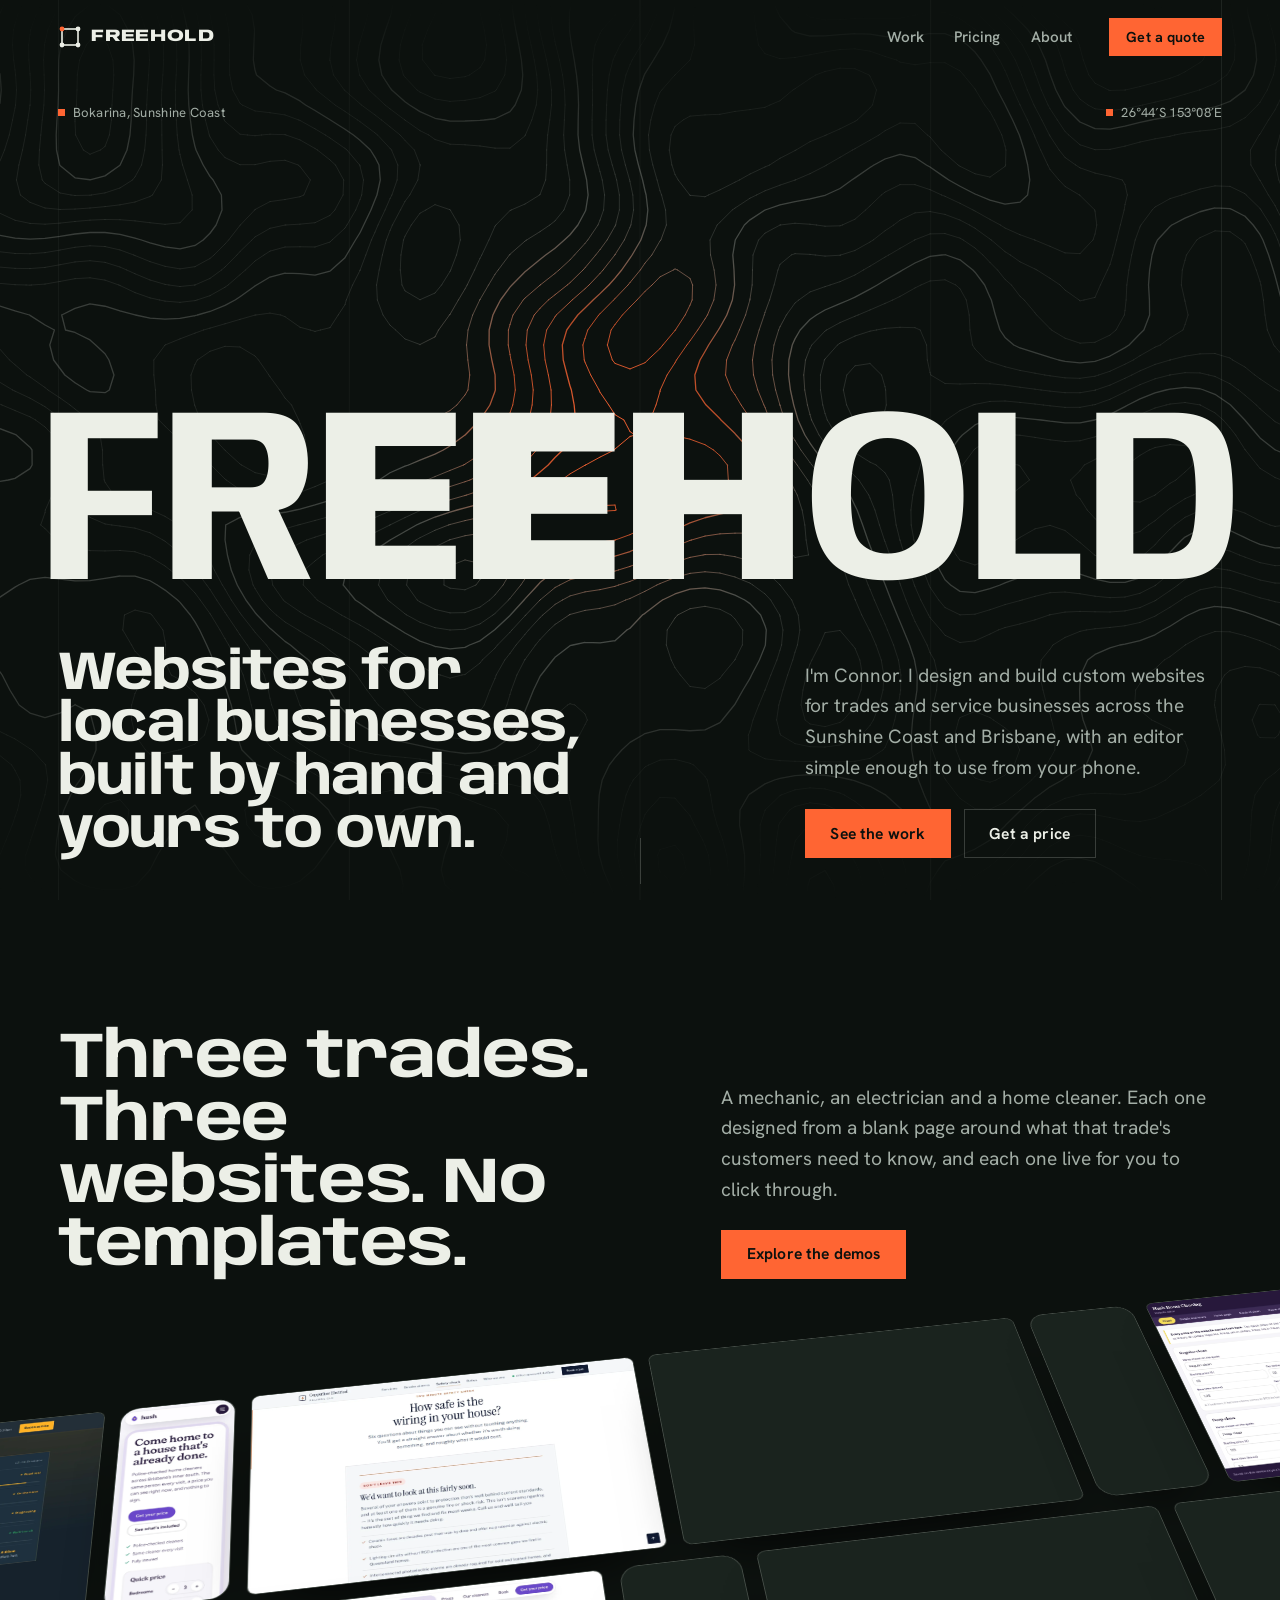
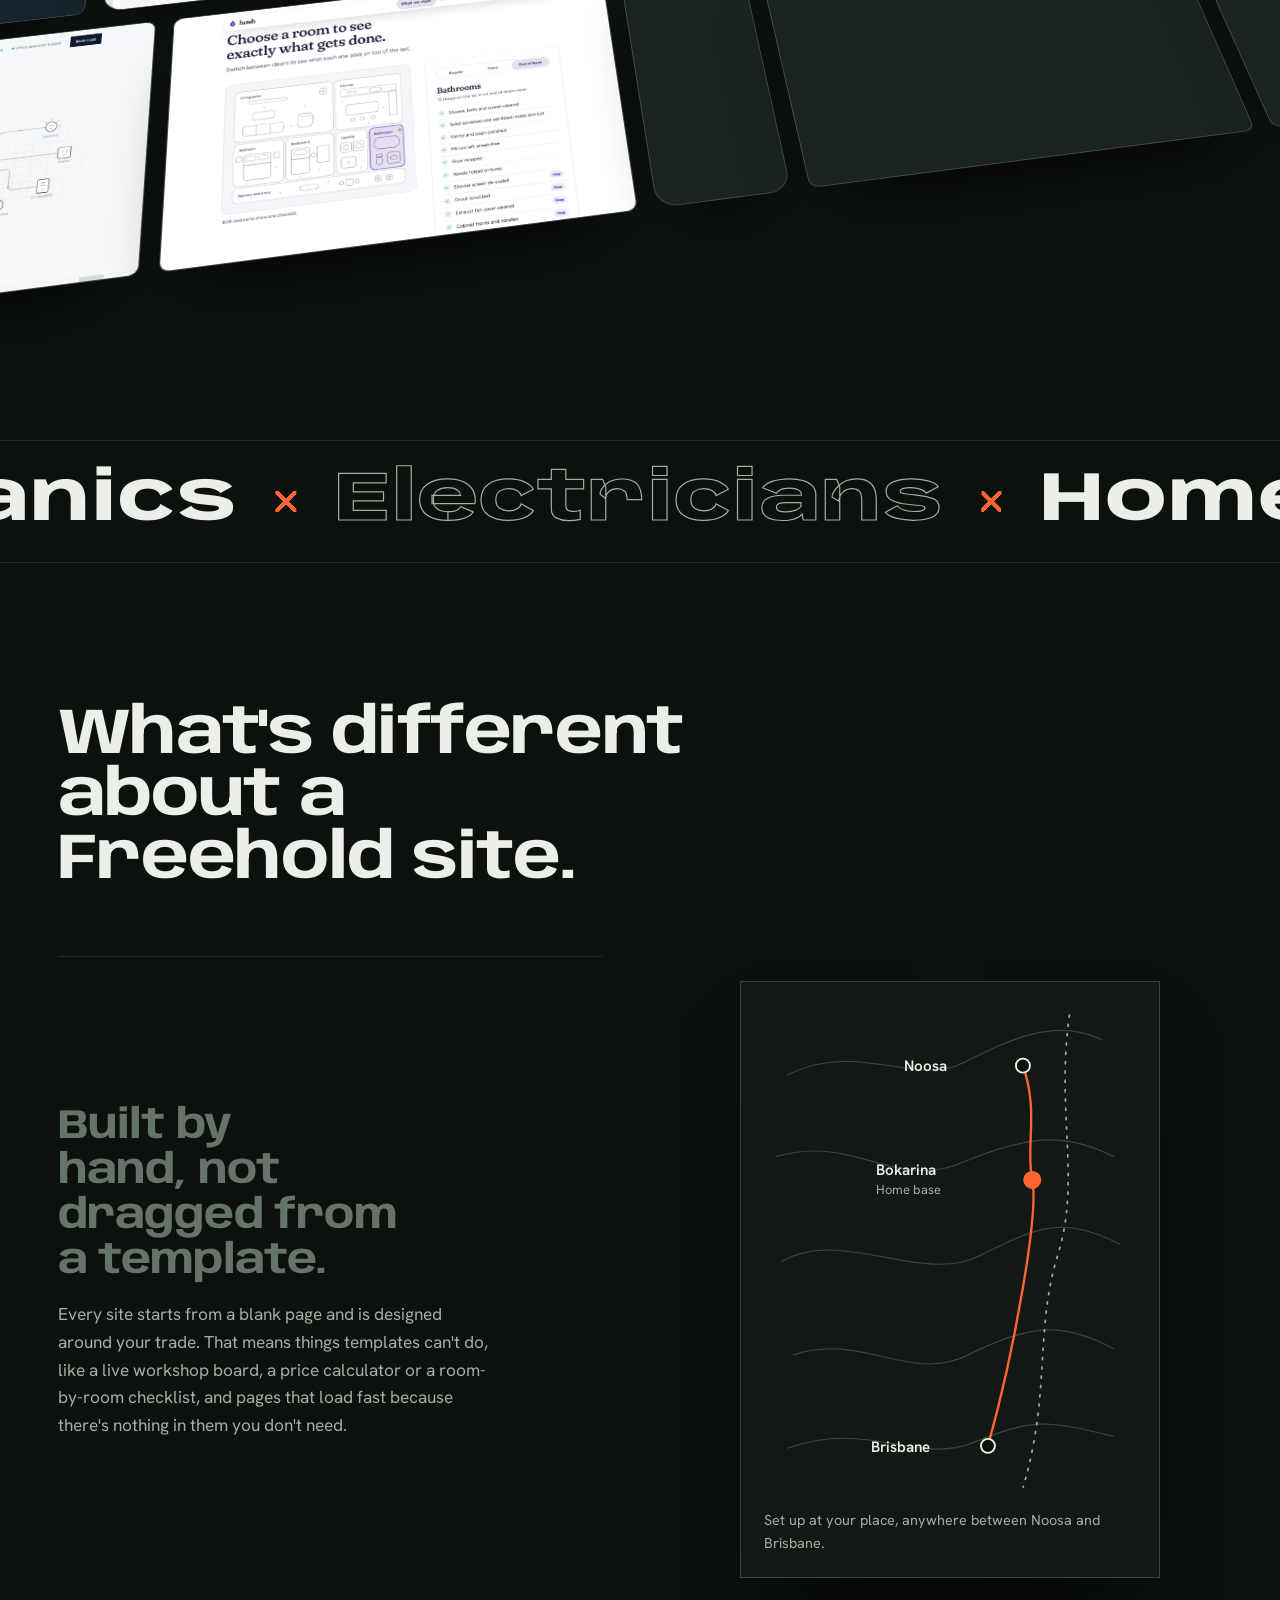
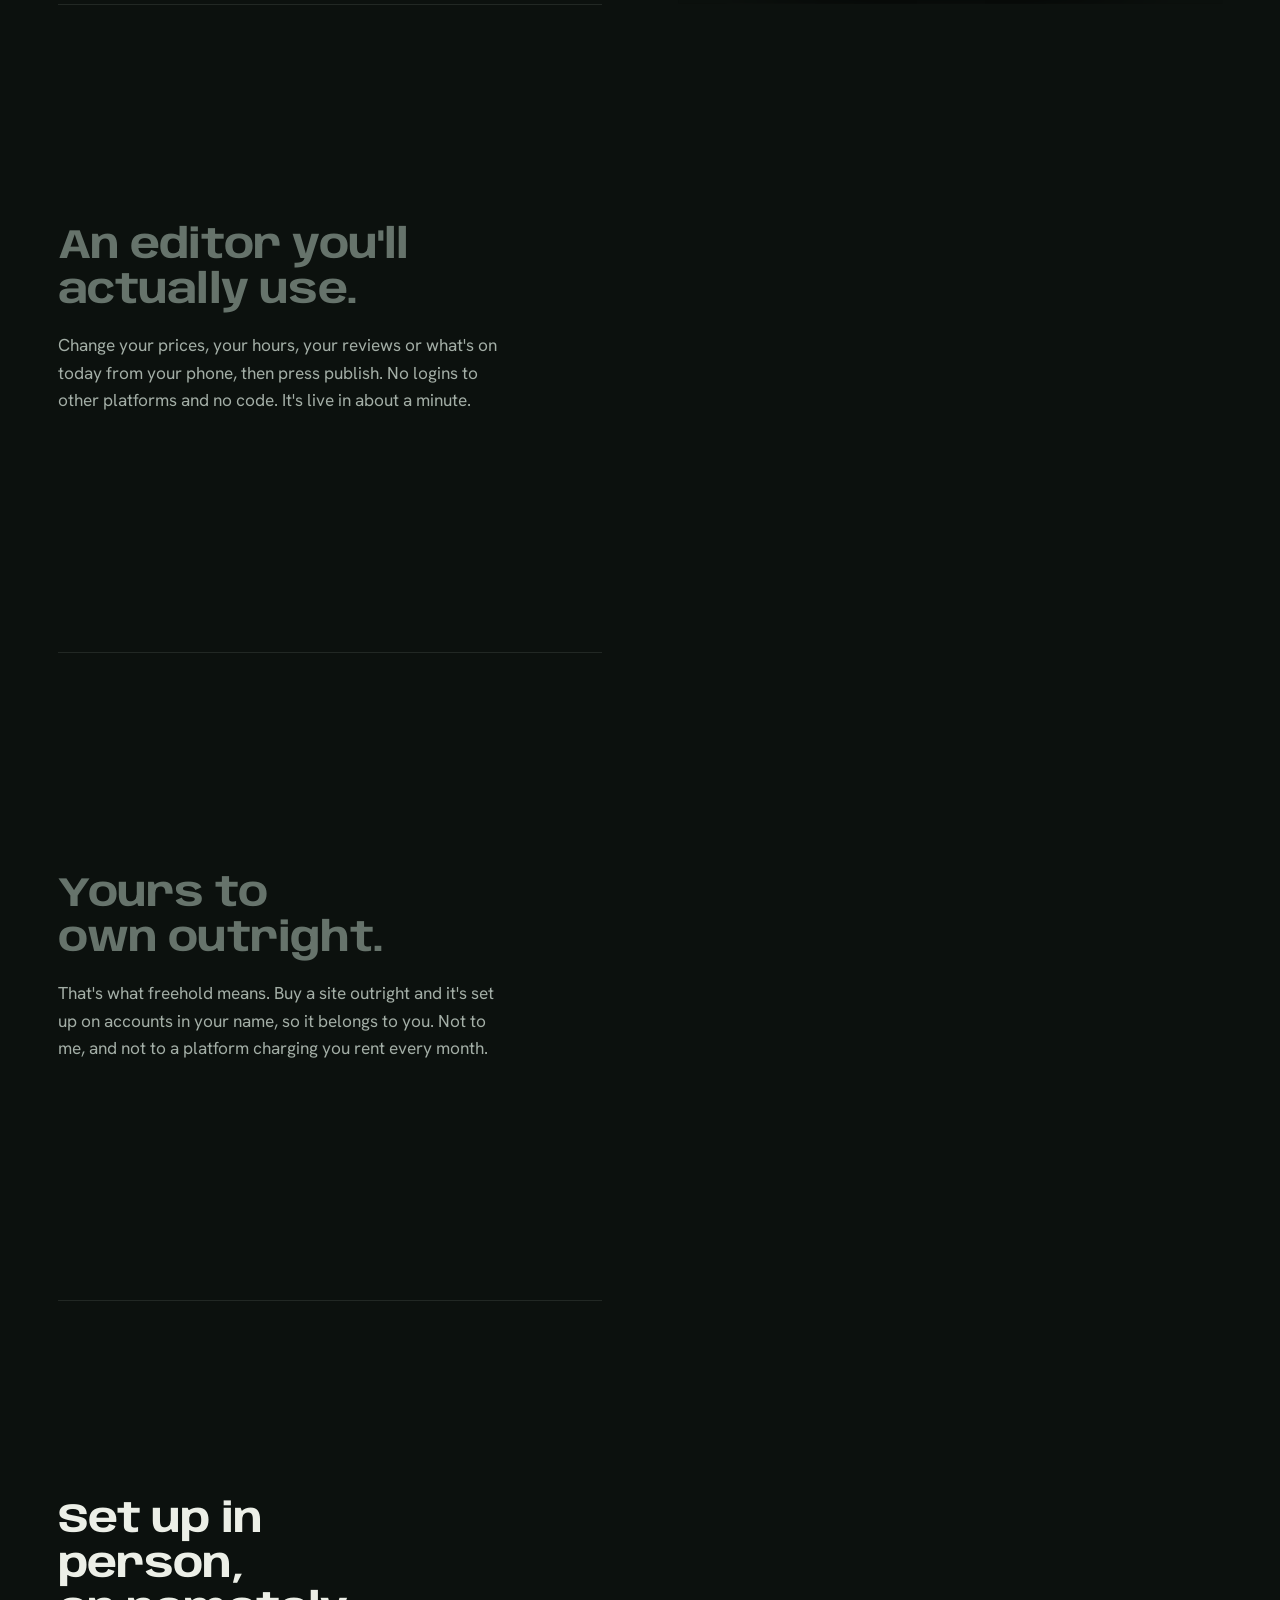
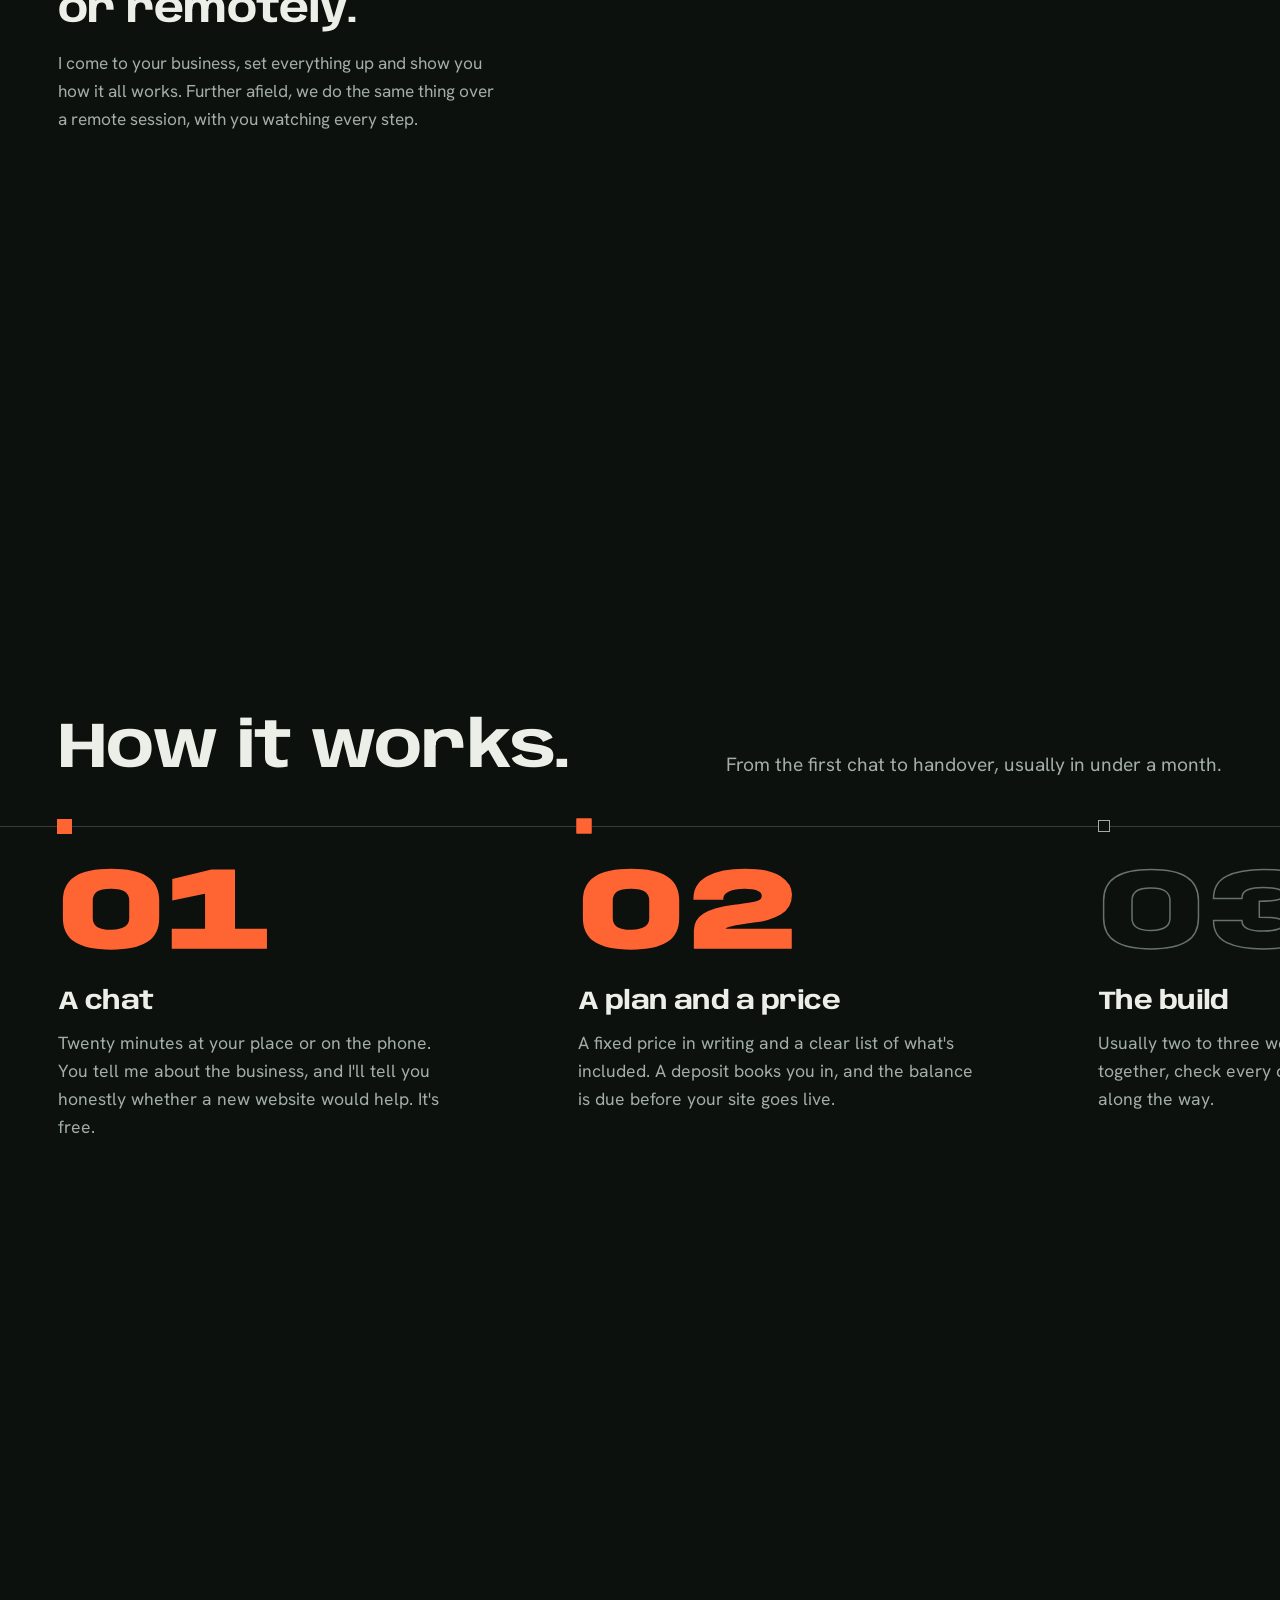
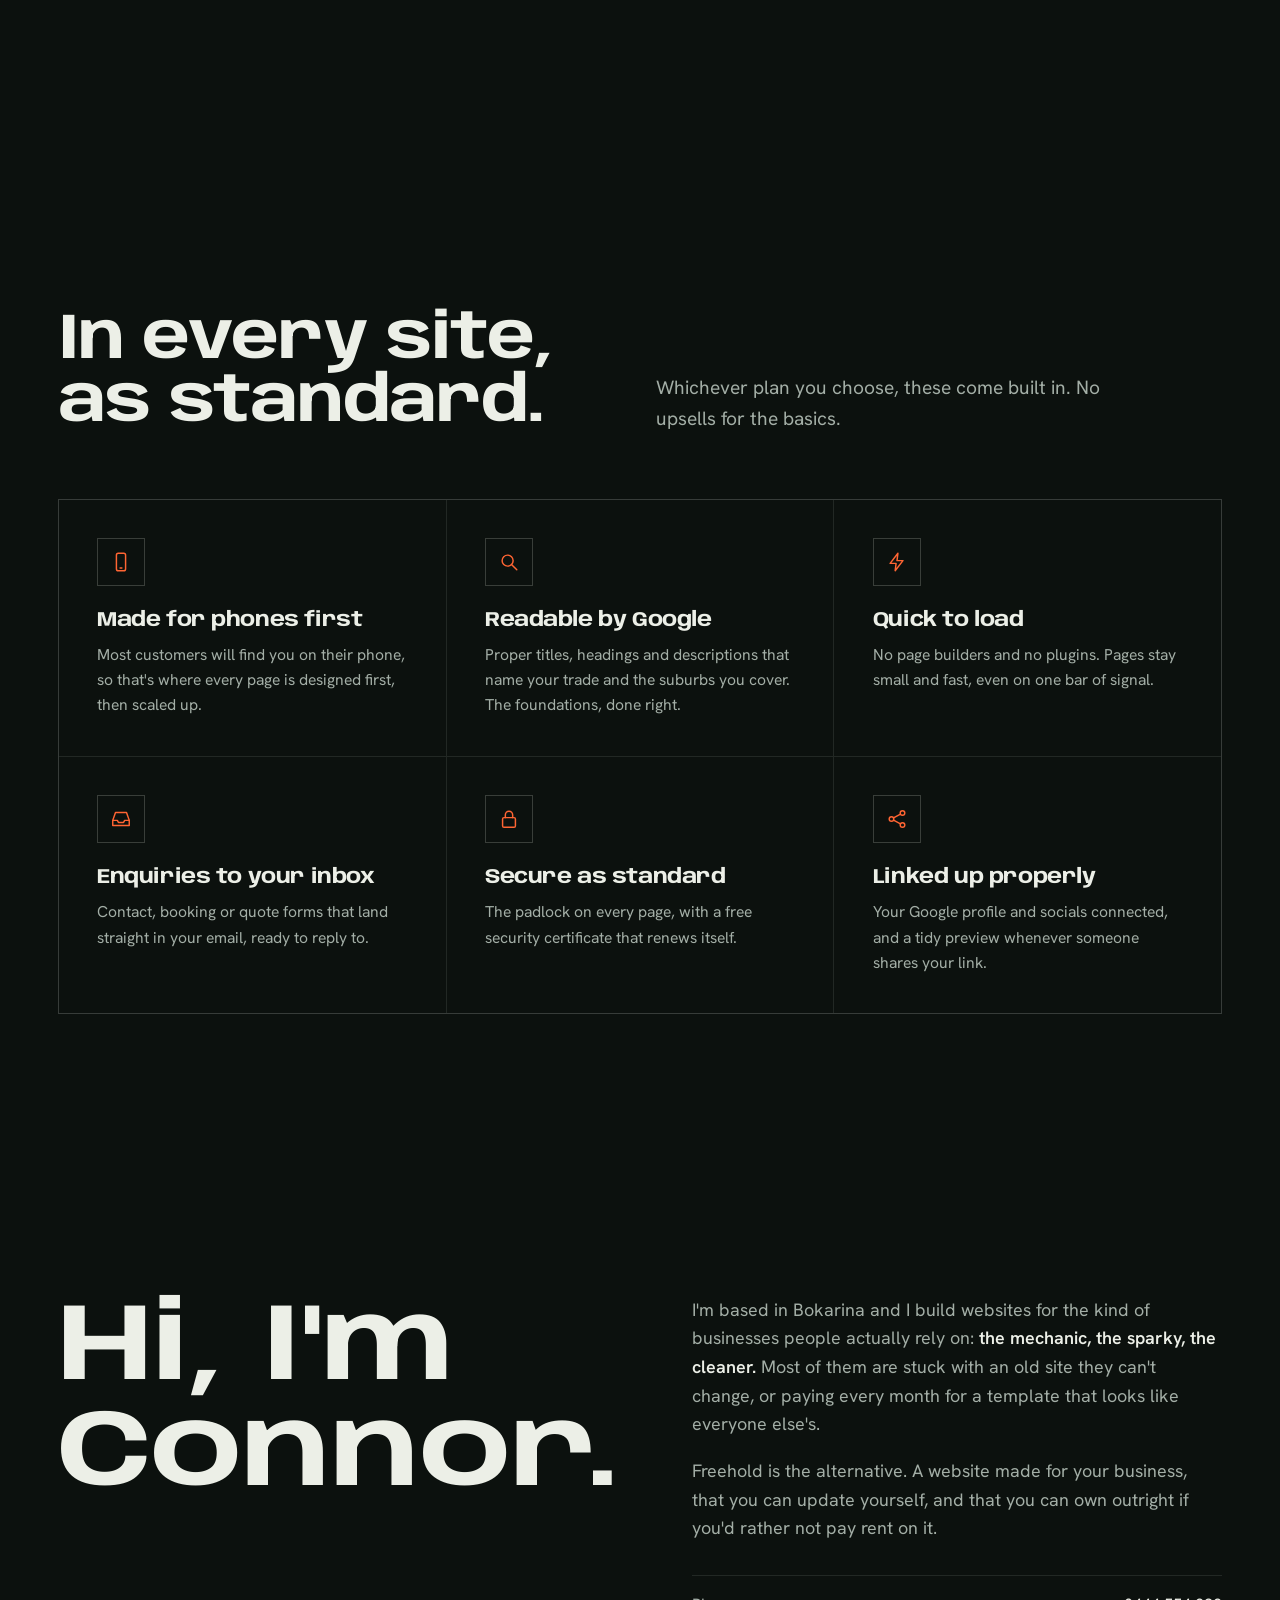
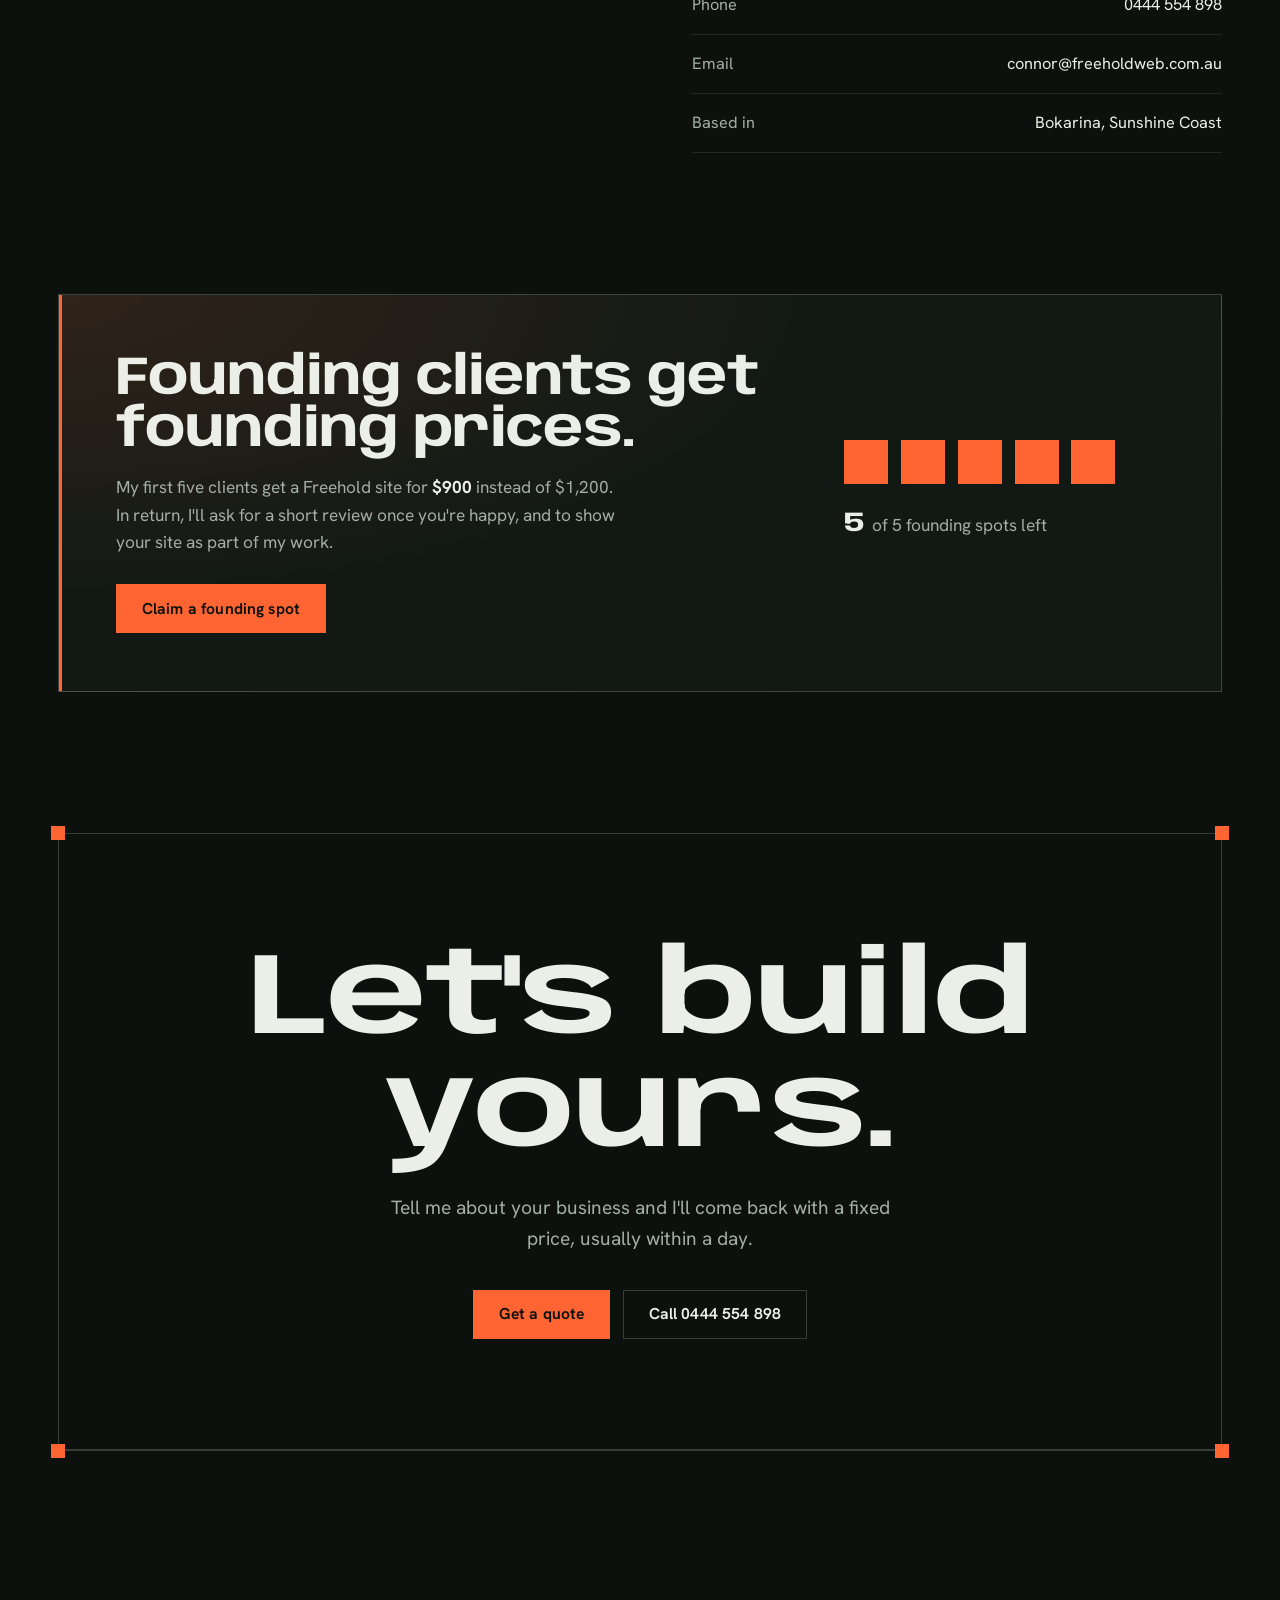
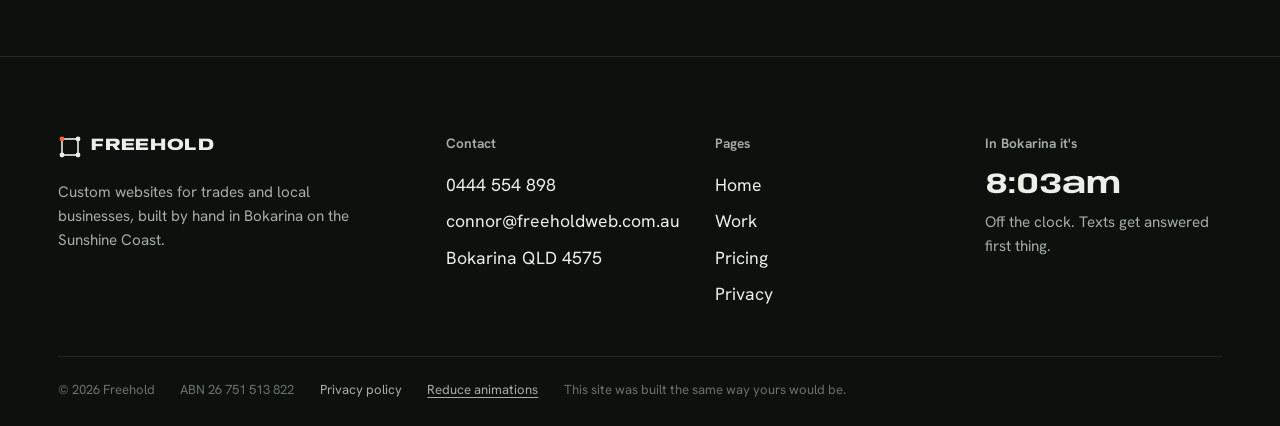
==== commit caf9d481: "Add files via upload" ====
--- a/index.html
+++ b/index.html
@@ -7,15 +7,18 @@
 <meta name="description" content="Custom websites for trades and local businesses on the Sunshine Coast and in Brisbane. Built by hand, with an editor you can use from your phone, and yours to own outright.">
 <meta name="theme-color" content="#0C110E">
 <meta property="og:type" content="website">
+<meta property="og:site_name" content="Freehold">
 <meta property="og:title" content="Freehold — Custom websites for Sunshine Coast businesses">
 <meta property="og:description" content="Custom websites for trades and local businesses on the Sunshine Coast and in Brisbane. Built by hand, with an editor you can use from your phone, and yours to own outright.">
-<meta property="og:image" content="/assets/og.jpg">
+<meta property="og:image" content="https://freeholdweb.com.au/assets/og.jpg">
+<meta name="twitter:card" content="summary_large_image">
 <link rel="icon" href="data:image/svg+xml,%3Csvg xmlns='http://www.w3.org/2000/svg' viewBox='0 0 32 32'%3E%3Crect width='32' height='32' fill='%230C110E'/%3E%3Crect x='8' y='8' width='16' height='16' fill='none' stroke='%23ECEFE7' stroke-width='2'/%3E%3Ccircle cx='8' cy='8' r='3.2' fill='%23FF6533'/%3E%3Ccircle cx='24' cy='8' r='3.2' fill='%23ECEFE7'/%3E%3Ccircle cx='24' cy='24' r='3.2' fill='%23ECEFE7'/%3E%3Ccircle cx='8' cy='24' r='3.2' fill='%23ECEFE7'/%3E%3C/svg%3E">
+<link rel="apple-touch-icon" href="/assets/apple-touch-icon.png">
 <link rel="preload" href="assets/fonts/anybody.woff2" as="font" type="font/woff2" crossorigin>
 <link rel="preload" href="assets/fonts/hanken.woff2" as="font" type="font/woff2" crossorigin>
 <link rel="stylesheet" href="styles.css">
-<script>(function(){var d=document.documentElement;d.classList.add('js');try{if(!matchMedia('(prefers-reduced-motion: reduce)').matches&&!sessionStorage.getItem('fh-intro')){d.classList.add('intro');sessionStorage.setItem('fh-intro','1');}}catch(e){}})();</script>
-<script type="application/ld+json">{"@context": "https://schema.org", "@type": "ProfessionalService", "name": "Freehold", "description": "Custom websites for trades and local businesses on the Sunshine Coast and in Brisbane.", "telephone": "+61444554898", "email": "Connor.ransome@gmail.com", "founder": "Connor Ransome", "address": {"@type": "PostalAddress", "addressLocality": "Bokarina", "addressRegion": "QLD", "postalCode": "4575", "addressCountry": "AU"}, "areaServed": ["Sunshine Coast", "Brisbane"]}</script>
+<script>(function(){var d=document.documentElement;d.classList.add('js');try{var pref=matchMedia('(prefers-reduced-motion: reduce)').matches,s=localStorage.getItem('fh-motion');if(pref)d.classList.add('prefers-calm');if(s==='calm'||(pref&&s!=='full'))d.classList.add('calm');else if(!sessionStorage.getItem('fh-intro')){d.classList.add('intro');sessionStorage.setItem('fh-intro','1');}}catch(e){}addEventListener('pagereveal',function(e){if(e.viewTransition&&d.classList.contains('calm'))e.viewTransition.skipTransition();});})();</script>
+<script type="application/ld+json">{"@context": "https://schema.org", "@type": "ProfessionalService", "name": "Freehold", "description": "Custom websites for trades and local businesses on the Sunshine Coast and in Brisbane.", "telephone": "+61444554898", "email": "connor@freeholdweb.com.au", "founder": "Connor Ransome", "url": "https://freeholdweb.com.au", "address": {"@type": "PostalAddress", "addressLocality": "Bokarina", "addressRegion": "QLD", "postalCode": "4575", "addressCountry": "AU"}, "areaServed": ["Sunshine Coast", "Brisbane"]}</script>
 </head>
 <body data-page="home">
 <a class="skip" href="#main">Skip to content</a>
@@ -61,7 +64,7 @@
   <div class="wrap">
     <h2 class="split" style="max-width:16ch">What's different about a Freehold site.</h2>
     <div class="feats">
-      <div class="feat-list"><article class="feat"><h3>Built by hand, not dragged from a template.</h3><p>Every site starts from a blank page and is designed around your trade. That means things templates can't do, like a live workshop board, a price calculator or a room-by-room checklist, and pages that load fast because there's nothing in them you don't need.</p><div class="fv-inline"><div class="collage"><figure class="frame c1"><img src="assets/ironbark-desktop.webp" alt="" width="1440" height="900" loading="lazy" decoding="async"></figure><figure class="frame c2"><img src="assets/copperline-feature.webp" alt="" width="1440" height="900" loading="lazy" decoding="async"></figure><figure class="frame c3"><img src="assets/hush-phone.webp" alt="" width="640" height="1385" loading="lazy" decoding="async"></figure></div></div></article><article class="feat"><h3>An editor you'll actually use.</h3><p>Change your prices, your hours, your reviews or what's on today from your phone, then press publish. No logins to other platforms and no code. It's live in about a minute.</p><div class="fv-inline"><div class="editor-wrap"><figure class="frame"><img src="assets/editor.webp" alt="" width="1440" height="900" loading="lazy" decoding="async"></figure><div class="toast">Published. Live in about a minute.</div></div></div></article><article class="feat"><h3>Yours to own outright.</h3><p>That's what freehold means. Buy a site outright and it's set up on accounts in your name, so it belongs to you. Not to me, and not to a platform charging you rent every month.</p><div class="fv-inline"><div class="deed"><h4>Certificate of title</h4><dl><div><dt>Property</dt><dd>yourbusiness.com.au</dd></div><div><dt>Registered owner</dt><dd>You</dd></div><div><dt>Estate</dt><dd>Freehold, owned outright</dd></div><div><dt>Monthly rent</dt><dd>None</dd></div></dl><div class="seal">OWNED<br>OUTRIGHT</div></div></div></article><article class="feat"><h3>Set up in person.</h3><p>I come to your business, set everything up on your own devices and show you how it all works. No emailed instructions, no screen-sharing, no guessing.</p><div class="fv-inline"><div class="route"><svg viewBox="0 0 320 420" aria-hidden="true"><path class="ct" d="M20 60c60-30 110 10 150-10s80-40 120-20"/><path class="ct" d="M10 130c70-20 100 30 160 5s90-25 130-5"/><path class="ct" d="M15 220c50-30 120 20 170-5s70-35 120-10"/><path class="ct" d="M25 300c60-20 100 25 150 0s80-30 125-5"/><path class="ct" d="M20 380c70-25 110 15 160-5s60-20 120-5"/><path class="coast" d="M262 8C250 90 272 150 252 214S246 334 222 414"/><path class="road" pathLength="1" d="M222 52C236 92 224 122 230 150S214 300 192 378"/><circle class="stop" cx="222" cy="52" r="6"/><circle class="stop" cx="192" cy="378" r="6"/><circle class="pulse" cx="230" cy="150" r="7"/><circle class="home" cx="230" cy="150" r="7"/><text x="120" y="57">Noosa</text><text x="96" y="146">Bokarina</text><text class="sub" x="96" y="162">Home base</text><text x="92" y="383">Brisbane</text></svg><p>Set up at your place, anywhere between Noosa and Brisbane.</p></div></div></article></div>
+      <div class="feat-list"><article class="feat"><h3>Built by hand, not dragged from a template.</h3><p>Every site starts from a blank page and is designed around your trade. That means things templates can't do, like a live workshop board, a price calculator or a room-by-room checklist, and pages that load fast because there's nothing in them you don't need.</p><div class="fv-inline"><div class="collage"><figure class="frame c1"><img src="assets/ironbark-desktop.webp" alt="" width="1440" height="900" loading="lazy" decoding="async"></figure><figure class="frame c2"><img src="assets/copperline-feature.webp" alt="" width="1440" height="900" loading="lazy" decoding="async"></figure><figure class="frame c3"><img src="assets/hush-phone.webp" alt="" width="640" height="1385" loading="lazy" decoding="async"></figure></div></div></article><article class="feat"><h3>An editor you'll actually use.</h3><p>Change your prices, your hours, your reviews or what's on today from your phone, then press publish. No logins to other platforms and no code. It's live in about a minute.</p><div class="fv-inline"><div class="editor-wrap"><figure class="frame"><img src="assets/editor.webp" alt="" width="1440" height="900" loading="lazy" decoding="async"></figure><div class="toast">Published. Live in about a minute.</div></div></div></article><article class="feat"><h3>Yours to own outright.</h3><p>That's what freehold means. Buy a site outright and it's set up on accounts in your name, so it belongs to you. Not to me, and not to a platform charging you rent every month.</p><div class="fv-inline"><div class="deed"><h4>Certificate of title</h4><dl><div><dt>Property</dt><dd>yourbusiness.com.au</dd></div><div><dt>Registered owner</dt><dd>You</dd></div><div><dt>Estate</dt><dd>Freehold, owned outright</dd></div><div><dt>Monthly rent</dt><dd>None</dd></div></dl><div class="seal">OWNED<br>OUTRIGHT</div></div></div></article><article class="feat"><h3>Set up in person, or remotely.</h3><p>I come to your business, set everything up and show you how it all works. Further afield, we do the same thing over a remote session, with you watching every step.</p><div class="fv-inline"><div class="route"><svg viewBox="0 0 320 420" aria-hidden="true"><path class="ct" d="M20 60c60-30 110 10 150-10s80-40 120-20"/><path class="ct" d="M10 130c70-20 100 30 160 5s90-25 130-5"/><path class="ct" d="M15 220c50-30 120 20 170-5s70-35 120-10"/><path class="ct" d="M25 300c60-20 100 25 150 0s80-30 125-5"/><path class="ct" d="M20 380c70-25 110 15 160-5s60-20 120-5"/><path class="coast" d="M262 8C250 90 272 150 252 214S246 334 222 414"/><path class="road" pathLength="1" d="M222 52C236 92 224 122 230 150S214 300 192 378"/><circle class="stop" cx="222" cy="52" r="6"/><circle class="stop" cx="192" cy="378" r="6"/><circle class="pulse" cx="230" cy="150" r="7"/><circle class="home" cx="230" cy="150" r="7"/><text x="120" y="57">Noosa</text><text x="96" y="146">Bokarina</text><text class="sub" x="96" y="162">Home base</text><text x="92" y="383">Brisbane</text></svg><p>Set up at your place, anywhere between Noosa and Brisbane.</p></div></div></article></div>
       <div class="feat-stage" aria-hidden="true"><div class="fv"><div class="collage"><figure class="frame c1"><img src="assets/ironbark-desktop.webp" alt="" width="1440" height="900" loading="lazy" decoding="async"></figure><figure class="frame c2"><img src="assets/copperline-feature.webp" alt="" width="1440" height="900" loading="lazy" decoding="async"></figure><figure class="frame c3"><img src="assets/hush-phone.webp" alt="" width="640" height="1385" loading="lazy" decoding="async"></figure></div></div><div class="fv"><div class="editor-wrap"><figure class="frame"><img src="assets/editor.webp" alt="" width="1440" height="900" loading="lazy" decoding="async"></figure><div class="toast">Published. Live in about a minute.</div></div></div><div class="fv"><div class="deed"><h4>Certificate of title</h4><dl><div><dt>Property</dt><dd>yourbusiness.com.au</dd></div><div><dt>Registered owner</dt><dd>You</dd></div><div><dt>Estate</dt><dd>Freehold, owned outright</dd></div><div><dt>Monthly rent</dt><dd>None</dd></div></dl><div class="seal">OWNED<br>OUTRIGHT</div></div></div><div class="fv"><div class="route"><svg viewBox="0 0 320 420" aria-hidden="true"><path class="ct" d="M20 60c60-30 110 10 150-10s80-40 120-20"/><path class="ct" d="M10 130c70-20 100 30 160 5s90-25 130-5"/><path class="ct" d="M15 220c50-30 120 20 170-5s70-35 120-10"/><path class="ct" d="M25 300c60-20 100 25 150 0s80-30 125-5"/><path class="ct" d="M20 380c70-25 110 15 160-5s60-20 120-5"/><path class="coast" d="M262 8C250 90 272 150 252 214S246 334 222 414"/><path class="road" pathLength="1" d="M222 52C236 92 224 122 230 150S214 300 192 378"/><circle class="stop" cx="222" cy="52" r="6"/><circle class="stop" cx="192" cy="378" r="6"/><circle class="pulse" cx="230" cy="150" r="7"/><circle class="home" cx="230" cy="150" r="7"/><text x="120" y="57">Noosa</text><text x="96" y="146">Bokarina</text><text class="sub" x="96" y="162">Home base</text><text x="92" y="383">Brisbane</text></svg><p>Set up at your place, anywhere between Noosa and Brisbane.</p></div></div></div>
     </div>
   </div>
@@ -76,10 +79,17 @@
     <div class="proc-rail">
       <div class="proc-line"><i></i></div>
       <div class="proc-track">
-        <article class="pstep"><span class="n">01</span><h3>A chat</h3><p>Twenty minutes at your place or on the phone. You tell me about the business, and I'll tell you honestly whether a new website would help. It's free.</p></article><article class="pstep"><span class="n">02</span><h3>A plan and a price</h3><p>A fixed price in writing and a clear list of what's included. When you're ready to go ahead, a deposit books you in.</p></article><article class="pstep"><span class="n">03</span><h3>The build</h3><p>Usually two to three weeks. You get a private link to watch it come together and ask for changes along the way.</p></article><article class="pstep"><span class="n">04</span><h3>Handover</h3><p>I set it up at your business, walk you through the editor, and fix anything that comes up in the first month.</p></article>
+        <article class="pstep"><span class="n">01</span><h3>A chat</h3><p>Twenty minutes at your place or on the phone. You tell me about the business, and I'll tell you honestly whether a new website would help. It's free.</p></article><article class="pstep"><span class="n">02</span><h3>A plan and a price</h3><p>A fixed price in writing and a clear list of what's included. A deposit books you in, and the balance is due before your site goes live.</p></article><article class="pstep"><span class="n">03</span><h3>The build</h3><p>Usually two to three weeks. You see it come together, check every detail, and ask for changes along the way.</p></article><article class="pstep"><span class="n">04</span><h3>Handover</h3><p>I set it up at your business or over a remote session, walk you through the editor, and make sure everything works as agreed.</p></article>
         <div class="proc-end"><p class="lede">It starts with a free chat. No obligation, and no jargon.</p><a class="btn" data-mag href="pricing.html#quote">Book a chat</a></div>
       </div>
     </div>
+  </div>
+</section>
+
+<section class="sec" id="included">
+  <div class="wrap">
+    <div class="inc-head"><h2 class="split">In every site, as standard.</h2><p class="lede rise">Whichever plan you choose, these come built in. No upsells for the basics.</p></div>
+    <div class="inc-grid"><article class="inc rise" style="--d:0ms"><span class="inc-ic"><svg viewBox="0 0 24 24" aria-hidden="true"><rect x="7" y="2.5" width="10" height="19" rx="2"/><path d="M11 18.5h2"/></svg></span><h3>Made for phones first</h3><p>Most customers will find you on their phone, so that's where every page is designed first, then scaled up.</p></article><article class="inc rise" style="--d:70ms"><span class="inc-ic"><svg viewBox="0 0 24 24" aria-hidden="true"><circle cx="10.5" cy="10.5" r="6"/><path d="m15 15 5.5 5.5"/></svg></span><h3>Readable by Google</h3><p>Proper titles, headings and descriptions that name your trade and the suburbs you cover. The foundations, done right.</p></article><article class="inc rise" style="--d:140ms"><span class="inc-ic"><svg viewBox="0 0 24 24" aria-hidden="true"><path d="M13 2.5 4.5 13.5H11l-1 8 8.5-11H12z"/></svg></span><h3>Quick to load</h3><p>No page builders and no plugins. Pages stay small and fast, even on one bar of signal.</p></article><article class="inc rise" style="--d:210ms"><span class="inc-ic"><svg viewBox="0 0 24 24" aria-hidden="true"><path d="M3 13.5 6 5h12l3 8.5V19H3z"/><path d="M3 13.5h5l1.2 2.2h5.6l1.2-2.2h5"/></svg></span><h3>Enquiries to your inbox</h3><p>Contact, booking or quote forms that land straight in your email, ready to reply to.</p></article><article class="inc rise" style="--d:280ms"><span class="inc-ic"><svg viewBox="0 0 24 24" aria-hidden="true"><rect x="5" y="10.5" width="14" height="10.5" rx="1.5"/><path d="M8 10.5V7.5a4 4 0 0 1 8 0v3"/></svg></span><h3>Secure as standard</h3><p>The padlock on every page, with a free security certificate that renews itself.</p></article><article class="inc rise" style="--d:350ms"><span class="inc-ic"><svg viewBox="0 0 24 24" aria-hidden="true"><circle cx="6" cy="12" r="2.5"/><circle cx="18" cy="5.5" r="2.5"/><circle cx="18" cy="18.5" r="2.5"/><path d="m8.2 10.8 7.6-4.1M8.2 13.2l7.6 4.1"/></svg></span><h3>Linked up properly</h3><p>Your Google profile and socials connected, and a tidy preview whenever someone shares your link.</p></article></div>
   </div>
 </section>
 
@@ -91,9 +101,26 @@
       <p>Freehold is the alternative. A website made for your business, that you can update yourself, and that you can own outright if you'd rather not pay rent on it.</p>
       <ul class="contact-list">
         <li><span>Phone</span><a href="tel:+61444554898">0444 554 898</a></li>
-        <li><span>Email</span><a href="mailto:Connor.ransome@gmail.com">Connor.ransome@gmail.com</a></li>
+        <li><span>Email</span><a href="mailto:connor@freeholdweb.com.au">connor@freeholdweb.com.au</a></li>
         <li><span>Based in</span>Bokarina, Sunshine Coast</li>
       </ul>
+    </div>
+  </div>
+</section>
+
+
+<section class="sec founding-only" style="padding-top:0">
+  <div class="wrap">
+    <div class="fband rise">
+      <div class="fband-copy">
+        <h2>Founding clients get founding prices.</h2>
+        <p>My first five clients get a Freehold site for <b data-price="freehold.founding">$900</b> instead of <span data-price="freehold.standard">$1,200</span>. In return, I'll ask for a short review once you're happy, and to show your site as part of my work.</p>
+        <a class="btn" data-mag data-plan-pick="Freehold" href="pricing.html#quote">Claim a founding spot</a>
+      </div>
+      <div class="fband-spots">
+        <div class="fpegs" id="fpegs" aria-hidden="true"><i></i><i></i><i></i><i></i><i></i></div>
+        <p><b id="spotsLeft">5</b> of <span id="spotsOf">5</span> founding spots left</p>
+      </div>
     </div>
   </div>
 </section>
@@ -115,11 +142,11 @@
     <div class="foot-grid">
       <div><a class="brand" href="index.html" aria-label="Freehold, home"><svg viewBox="0 0 24 24" aria-hidden="true"><rect class="bx" x="4" y="4" width="16" height="16"/><circle class="pk hot" cx="4" cy="4" r="2.4"/><circle class="pk" cx="20" cy="4" r="2.4"/><circle class="pk" cx="20" cy="20" r="2.4"/><circle class="pk" cx="4" cy="20" r="2.4"/></svg><b>FREEHOLD</b></a>
         <p style="margin-top:1.2rem">Custom websites for trades and local businesses, built by hand in Bokarina on the Sunshine Coast.</p></div>
-      <div><h4>Contact</h4><ul><li><a href="tel:+61444554898">0444 554 898</a></li><li><a href="mailto:Connor.ransome@gmail.com">Connor.ransome@gmail.com</a></li><li>Bokarina QLD 4575</li></ul></div>
+      <div><h4>Contact</h4><ul><li><a href="tel:+61444554898">0444 554 898</a></li><li><a href="mailto:connor@freeholdweb.com.au">connor@freeholdweb.com.au</a></li><li>Bokarina QLD 4575</li></ul></div>
       <div><h4>Pages</h4><ul><li><a href="index.html">Home</a></li><li><a href="work.html">Work</a></li><li><a href="pricing.html">Pricing</a></li><li><a href="privacy.html">Privacy</a></li></ul></div>
       <div><h4>In Bokarina it's</h4><div class="clock" id="clock">&nbsp;</div><p id="clockNote" style="margin-top:.6rem"></p></div>
     </div>
-    <div class="legal"><span>&copy; <span id="year">2026</span> Freehold</span><span id="abnLine" hidden></span><a href="privacy.html">Privacy policy</a><span>This site was built the same way yours would be.</span></div>
+    <div class="legal"><span>&copy; <span id="year">2026</span> Freehold</span><span>ABN 26 751 513 822</span><a href="privacy.html">Privacy policy</a><button class="motion-toggle" id="motionToggle" type="button" hidden></button><span>This site was built the same way yours would be.</span></div>
   </div>
 </footer>
 <script src="main.js"></script>
--- a/styles.css
+++ b/styles.css
@@ -293,11 +293,11 @@
 /* Home — how it works, pinned while it scrolls sideways */
 .proc{position:relative;height:320vh}
 .proc-pin{position:sticky;top:0;height:100vh;overflow:hidden;display:flex;flex-direction:column;justify-content:center;gap:clamp(2rem,5vh,4rem)}
-.proc-head{display:flex;justify-content:space-between;align-items:flex-end;gap:2rem;flex-wrap:wrap}
+.proc-head{display:flex;justify-content:space-between;align-items:flex-end;gap:2rem;flex-wrap:wrap;width:100%}
 .proc-rail{position:relative}
 .proc-line{position:absolute;left:0;right:0;top:0;height:1.5px;background:var(--line-2)}
 .proc-line i{position:absolute;inset:0;background:var(--tape);transform:scaleX(var(--pp,0));transform-origin:left}
-.proc-track{display:flex;will-change:transform;padding-left:var(--pad)}
+.proc-track{display:flex;will-change:transform;padding-left:max(var(--pad),calc((100vw - var(--max)) / 2 + var(--pad)))}
 .pstep{flex:none;width:min(520px,72vw);padding:2.6rem 3.5rem 0 0;position:relative}
 .pstep::before{content:"";position:absolute;left:0;top:-6px;width:12px;height:12px;background:var(--soil);border:1.5px solid var(--mute);transition:background .4s,border-color .4s,transform .4s var(--ease)}
 .pstep.on::before{background:var(--tape);border-color:var(--tape);transform:scale(1.25)}
@@ -425,7 +425,7 @@
 .compare{margin-top:clamp(3rem,6vw,5rem)}
 .crow{display:grid;grid-template-columns:1fr 1fr 1fr;gap:1rem;padding:1.1rem 0;border-bottom:1px solid var(--line)}
 .crow:first-child{border-top:1px solid var(--line);color:var(--mute);font-size:.88rem;font-weight:600}
-.crow span:first-child{color:var(--mute)}
+.crow > span:first-child{color:var(--mute)}
 
 .estimator{display:grid;grid-template-columns:1.1fr .9fr;gap:clamp(2rem,5vw,4rem);align-items:start;margin-top:clamp(2.5rem,5vw,3.5rem)}
 .ectl{border-top:1px solid var(--line)}
@@ -547,7 +547,7 @@
   .case .trade{text-align:left}
   .eout{position:static}
   .crow{grid-template-columns:1fr 1fr;row-gap:.3rem}
-  .crow span:first-child{grid-column:1 / -1}
+  .crow > span:first-child{grid-column:1 / -1}
 }
 @media (max-width:620px){
   .row{grid-template-columns:1fr}
@@ -557,15 +557,12 @@
   .erow{align-items:flex-start;flex-direction:column}
   .seg{width:100%}
 }
-@media (prefers-reduced-motion:reduce){
-  @view-transition{navigation:none}
-  *,*::before,*::after{animation-duration:.01ms !important;animation-delay:0s !important;animation-iteration-count:1 !important;transition-duration:.01ms !important;transition-delay:0s !important}
-  .wi{transform:none}
-  .rise{opacity:1;transform:none}
-  .wall-plane{transform:none}
-  html.intro .veil{display:none}
-  .scrollcue{display:none}
-}
+/* Calm mode: set in <head> from the device's reduce-motion setting, unless the visitor turns animations on */
+.calm *,.calm *::before,.calm *::after{animation-duration:.01ms !important;animation-delay:0s !important;animation-iteration-count:1 !important;transition:none !important}
+.calm .wi{transform:none}
+.calm .rise{opacity:1;transform:none}
+.calm .wall-plane{transform:none}
+.calm .scrollcue{display:none}
 
 /* Hero wordmark entrance */
 .js .bigword span{opacity:0;transform:translateY(35%)}
@@ -577,7 +574,8 @@
 .lotlist b{font-family:var(--display);font-stretch:118%;font-size:1.3rem}
 .lotlist span{color:var(--mute);font-size:.9rem;white-space:nowrap}
 @media (max-width:620px){.lotmap{display:none}.lotlist{display:block}}
-@media (prefers-reduced-motion:reduce){html{scroll-behavior:auto}.js .bigword span{opacity:1;transform:none}}
+html.calm{scroll-behavior:auto}
+.calm .bigword span{opacity:1;transform:none}
 
 /* Boundaries drawn edge by edge: top, right, bottom, left */
 .ln{position:absolute;background:var(--bone);pointer-events:none}
@@ -592,3 +590,85 @@
 .cta-box .ln{background:var(--line-2);transition:transform .55s var(--swift)}
 .cta-box .ln.r{transition-delay:.45s}.cta-box .ln.b{transition-delay:.9s}.cta-box .ln.l{transition-delay:1.35s}
 .cta-box.in .ln{transform:none}
+
+/* Reduce-motion on a wide screen: "How it works" becomes a plain four-column row
+   instead of a pinned sideways scroll, so every step and the button stay reachable. */
+@media (min-width:981px){
+  .calm .proc{height:auto}
+  .calm .proc-pin{position:static;height:auto;overflow:visible;padding-block:clamp(4rem,8vw,7rem)}
+  .calm .proc-track{display:grid;grid-template-columns:repeat(4,1fr);gap:0 2rem;max-width:var(--max);margin:0 auto;padding-inline:var(--pad);transform:none !important}
+  .calm .pstep{width:auto;padding-right:0}
+  .calm .proc-end{grid-column:1 / -1;width:auto;padding-top:3rem;align-self:auto}
+  .calm .proc-line i{transform:none}
+}
+
+/* =====================================================================
+   Founding clients band
+   ===================================================================== */
+.fband{position:relative;display:grid;grid-template-columns:1.35fr .65fr;gap:clamp(2rem,5vw,4rem);align-items:center;padding:clamp(2rem,5vw,3.6rem);border:1px solid var(--line-2);background:radial-gradient(120% 140% at 0% 0%,rgba(255,101,51,.13),transparent 55%),var(--soil-2)}
+.fband::before{content:"";position:absolute;left:0;top:0;width:3px;height:100%;background:var(--tape)}
+.fband h2{font-size:clamp(2rem,4.2vw,3.6rem);margin-bottom:1rem}
+.fband p{color:var(--mute);font-size:1.08rem;max-width:50ch;margin-bottom:1.7rem}
+.fband p b{color:var(--bone);font-weight:700}
+.fband-spots{display:grid;gap:1.1rem;justify-items:start}
+.fpegs{display:flex;gap:clamp(.5rem,1vw,.8rem)}
+.fpegs i{position:relative;width:clamp(30px,3.6vw,44px);aspect-ratio:1;background:var(--tape);border:2px solid var(--tape)}
+.fpegs i.taken{background:transparent;border-color:var(--dim)}
+.fpegs i.taken::before,.fpegs i.taken::after{content:"";position:absolute;left:18%;right:18%;top:50%;height:2px;margin-top:-1px;background:var(--dim);transform:rotate(45deg)}
+.fpegs i.taken::after{transform:rotate(-45deg)}
+.fpegs i.next{animation:nextpeg 1.8s ease-in-out infinite}
+@keyframes nextpeg{50%{box-shadow:0 0 0 6px rgba(255,101,51,.18)}}
+.fband-spots p{margin:0;color:var(--mute)}
+.fband-spots b{font-family:var(--display);font-stretch:125%;font-size:1.7rem;color:var(--bone);margin-right:.2rem}
+
+/* =====================================================================
+   In every site, as standard
+   ===================================================================== */
+.inc-head{display:grid;grid-template-columns:1fr 1fr;gap:2rem;align-items:end;margin-bottom:clamp(2.5rem,5vw,4rem)}
+.inc-head .lede{margin:0}
+.inc-grid{display:grid;grid-template-columns:repeat(3,1fr);gap:1px;background:var(--line);border:1px solid var(--line)}
+.inc{background:var(--soil);padding:clamp(1.6rem,3vw,2.4rem);transition:background .3s,opacity .9s var(--ease),transform .9s var(--ease)}
+.inc:hover{background:var(--soil-2)}
+.inc-ic{display:grid;place-items:center;width:48px;height:48px;border:1px solid var(--line-2);margin-bottom:1.5rem;color:var(--tape);transition:border-color .3s}
+.inc-ic svg{width:22px;height:22px;fill:none;stroke:currentColor;stroke-width:1.6;stroke-linecap:round;stroke-linejoin:round}
+.inc:hover .inc-ic{border-color:var(--tape)}
+.inc h3{font-size:clamp(1.2rem,1.6vw,1.4rem);margin-bottom:.6rem}
+.inc p{color:var(--mute);margin:0;font-size:.98rem}
+
+/* =====================================================================
+   Pricing: the fine print
+   ===================================================================== */
+.fine{display:grid;grid-template-columns:1fr 1fr;gap:0 clamp(2rem,5vw,4rem);margin:clamp(2rem,4vw,3rem) 0 0;border-top:1px solid var(--line)}
+.fine > div{padding:1.4rem 0;border-bottom:1px solid var(--line)}
+.fine dt{font-family:var(--display);font-stretch:115%;font-weight:700;font-size:1.15rem;margin-bottom:.45rem}
+.fine dd{margin:0;color:var(--mute);max-width:52ch}
+.fine-note{margin-top:1.4rem;font-size:.9rem;color:var(--dim)}
+
+/* =====================================================================
+   Animation switch
+   ===================================================================== */
+.motion-toggle{background:none;border:none;padding:0;color:var(--mute);font:inherit;text-decoration:underline;text-underline-offset:3px;cursor:pointer}
+.motion-toggle:hover{color:var(--tape)}
+.motion-pill{position:fixed;left:1rem;bottom:1rem;z-index:120;display:flex;align-items:center;gap:.8rem;max-width:calc(100% - 2rem);padding:.65rem .65rem .65rem 1.1rem;background:var(--soil-2);border:1px solid var(--line-2);box-shadow:0 20px 40px -20px rgba(0,0,0,.85);font-size:.9rem;color:var(--mute);transform:translateY(160%);transition:transform .5s var(--ease)}
+.motion-pill.show{transform:none}
+.motion-pill .mp-on{background:var(--tape);color:var(--soil);border:none;font:650 .85rem var(--body);padding:.6rem .95rem;cursor:pointer;white-space:nowrap}
+.motion-pill .mp-on:hover{background:var(--tape-2)}
+.motion-pill .mp-x{background:none;border:none;color:var(--mute);font-size:1.3rem;line-height:1;cursor:pointer;padding:.2rem .45rem}
+
+/* =====================================================================
+   404
+   ===================================================================== */
+.nf{min-height:90svh;display:flex;align-items:center;padding:8rem 0 4rem}
+.nf-code{font-family:var(--display);font-weight:800;font-stretch:150%;font-size:clamp(7rem,24vw,20rem);line-height:.8;margin:0 0 2rem;max-width:none;color:transparent;-webkit-text-stroke:1.5px var(--dim)}
+.nf h1{font-size:clamp(2.4rem,6vw,5rem);margin-bottom:1.2rem;max-width:14ch}
+.nf .lede{margin-bottom:2rem}
+
+@media (max-width:980px){
+  .fband,.inc-head{grid-template-columns:1fr}
+  .inc-grid{grid-template-columns:1fr 1fr}
+  .fine{grid-template-columns:1fr}
+}
+@media (max-width:620px){
+  .inc-grid{grid-template-columns:1fr}
+  .motion-pill{left:.6rem;right:.6rem;bottom:.6rem;max-width:none;font-size:.85rem}
+}
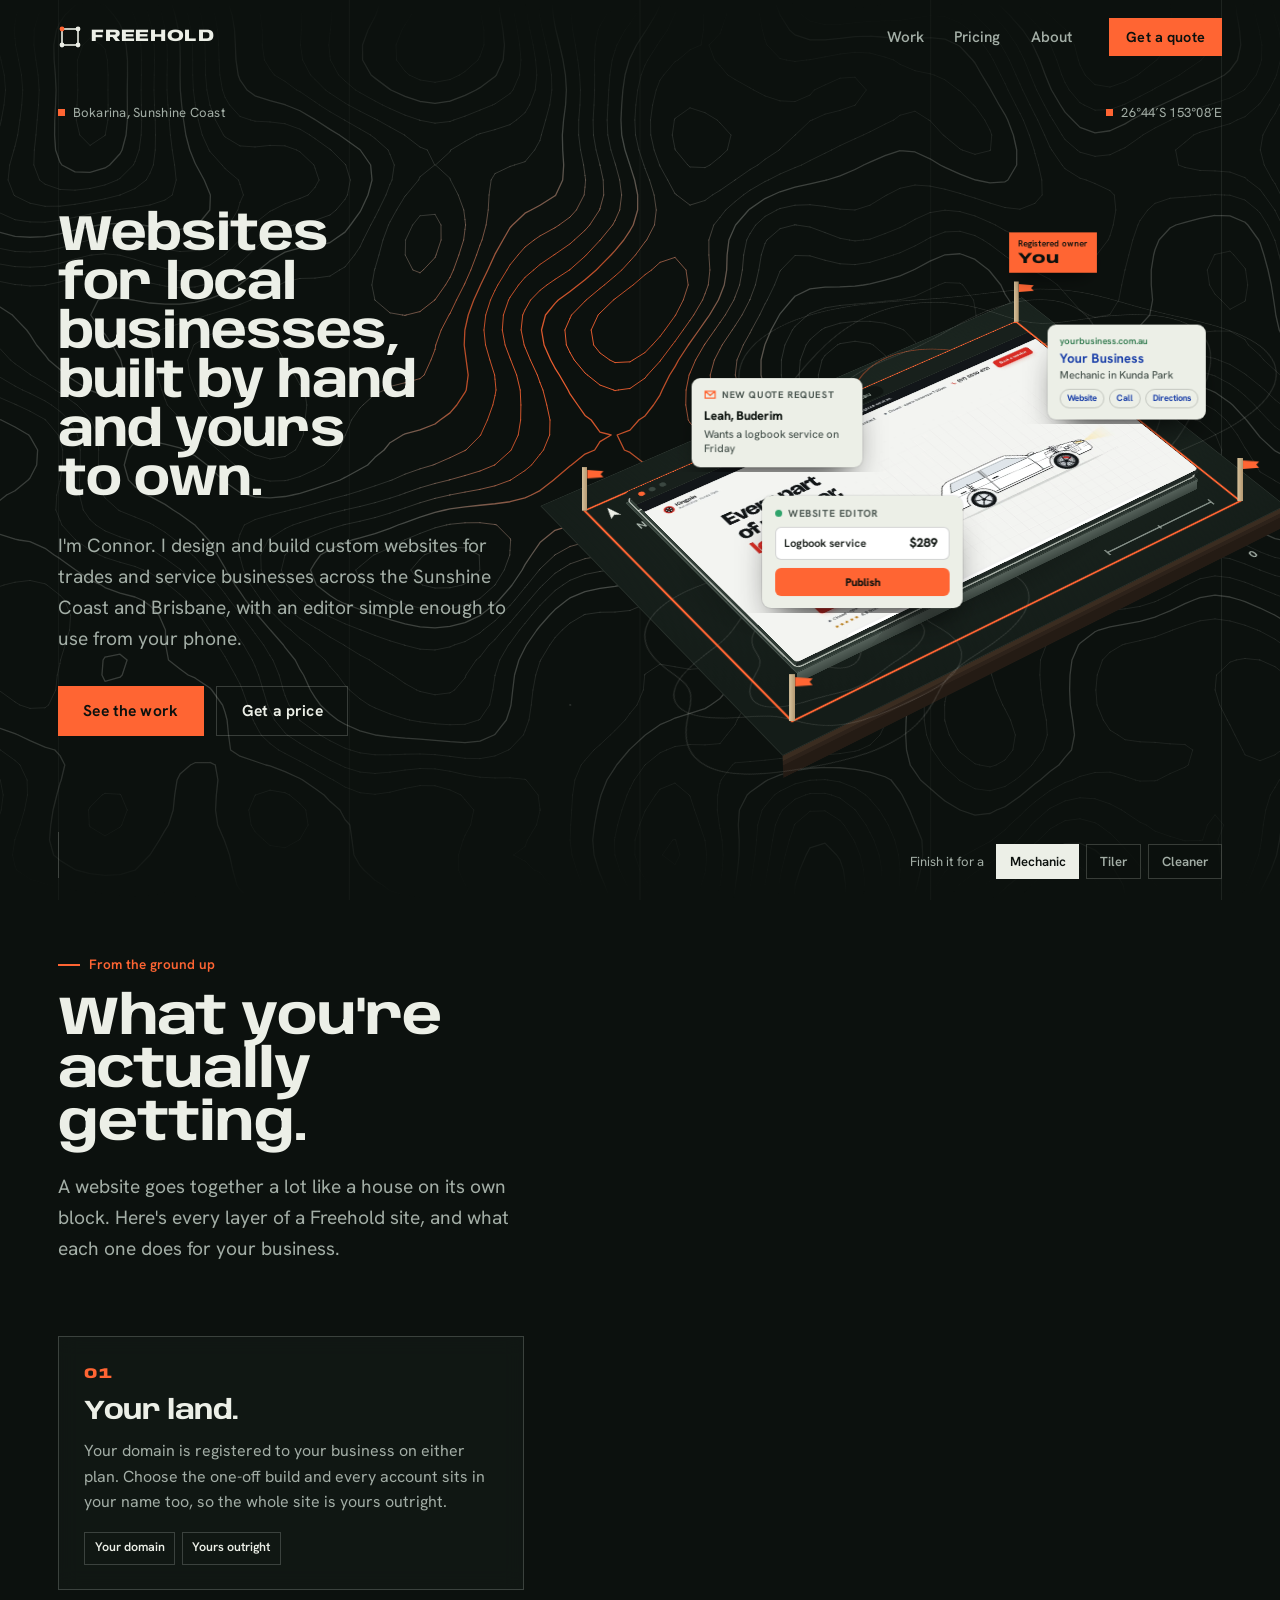
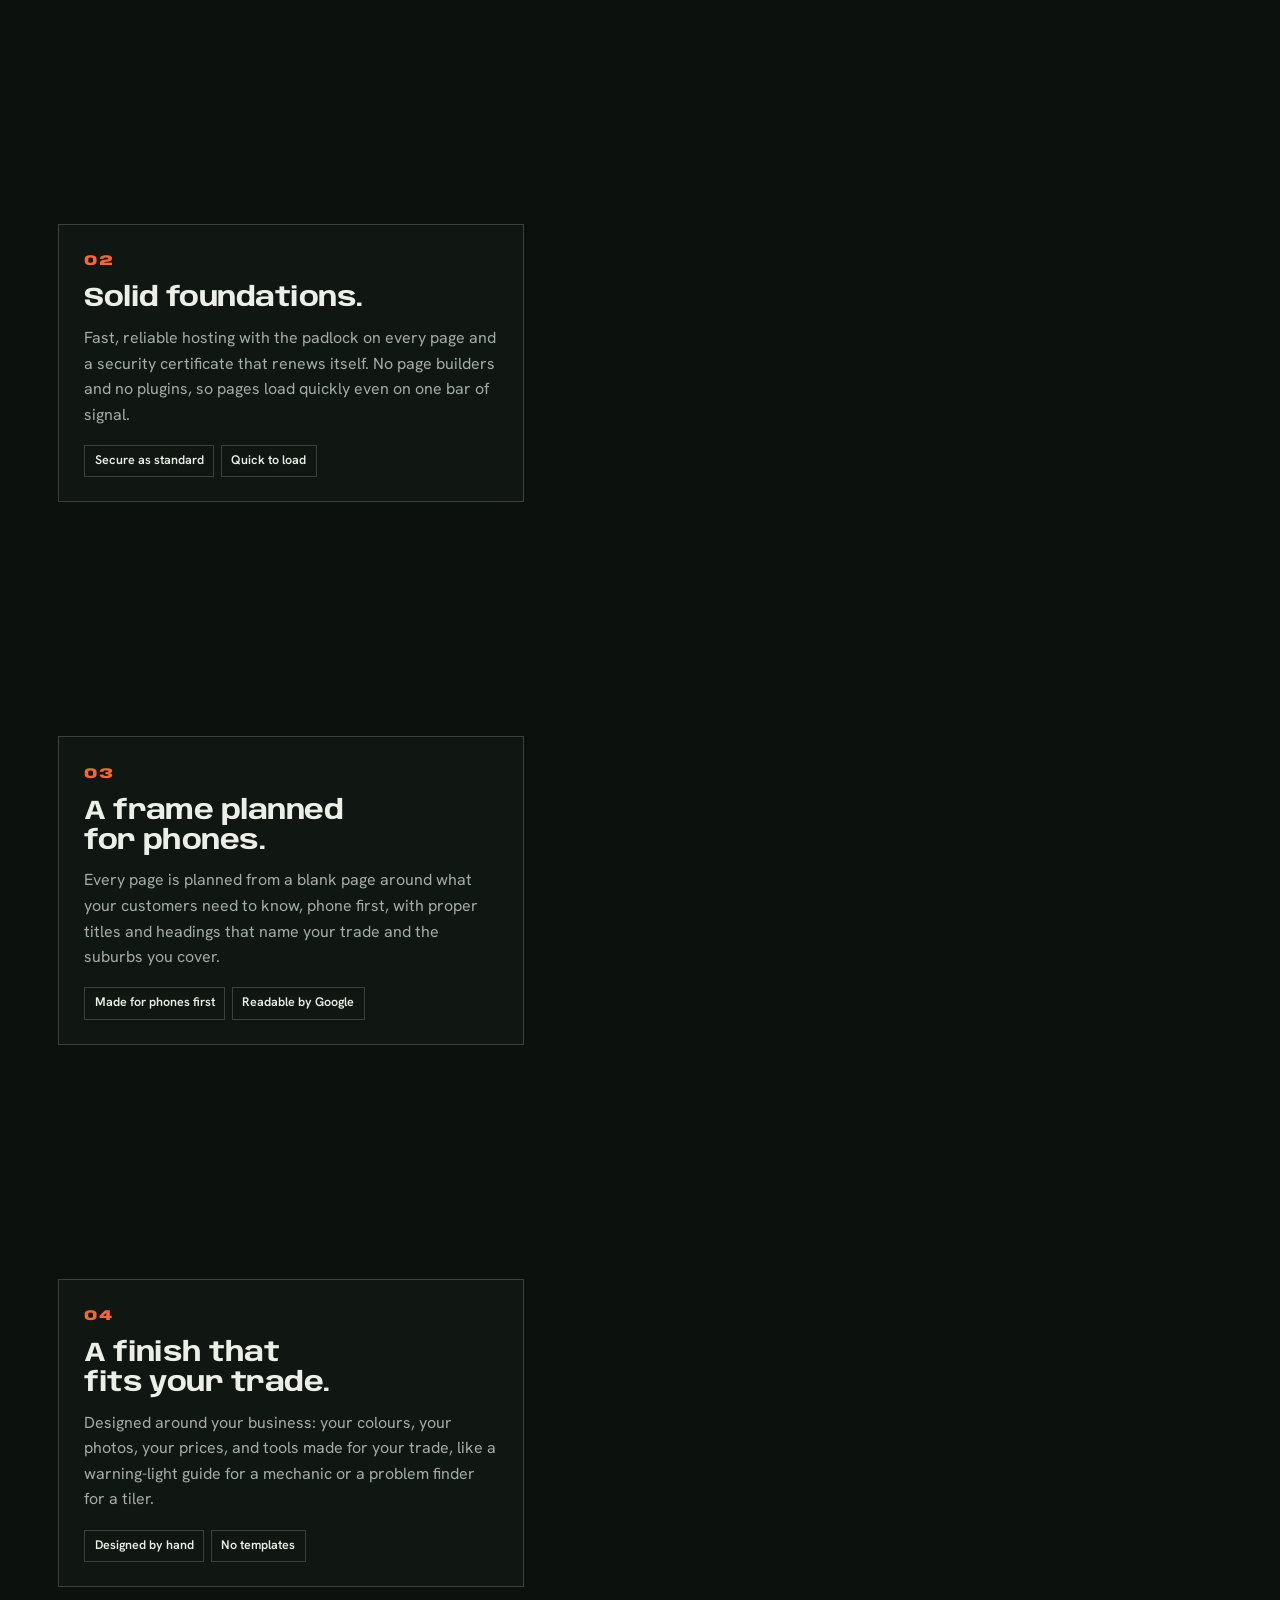
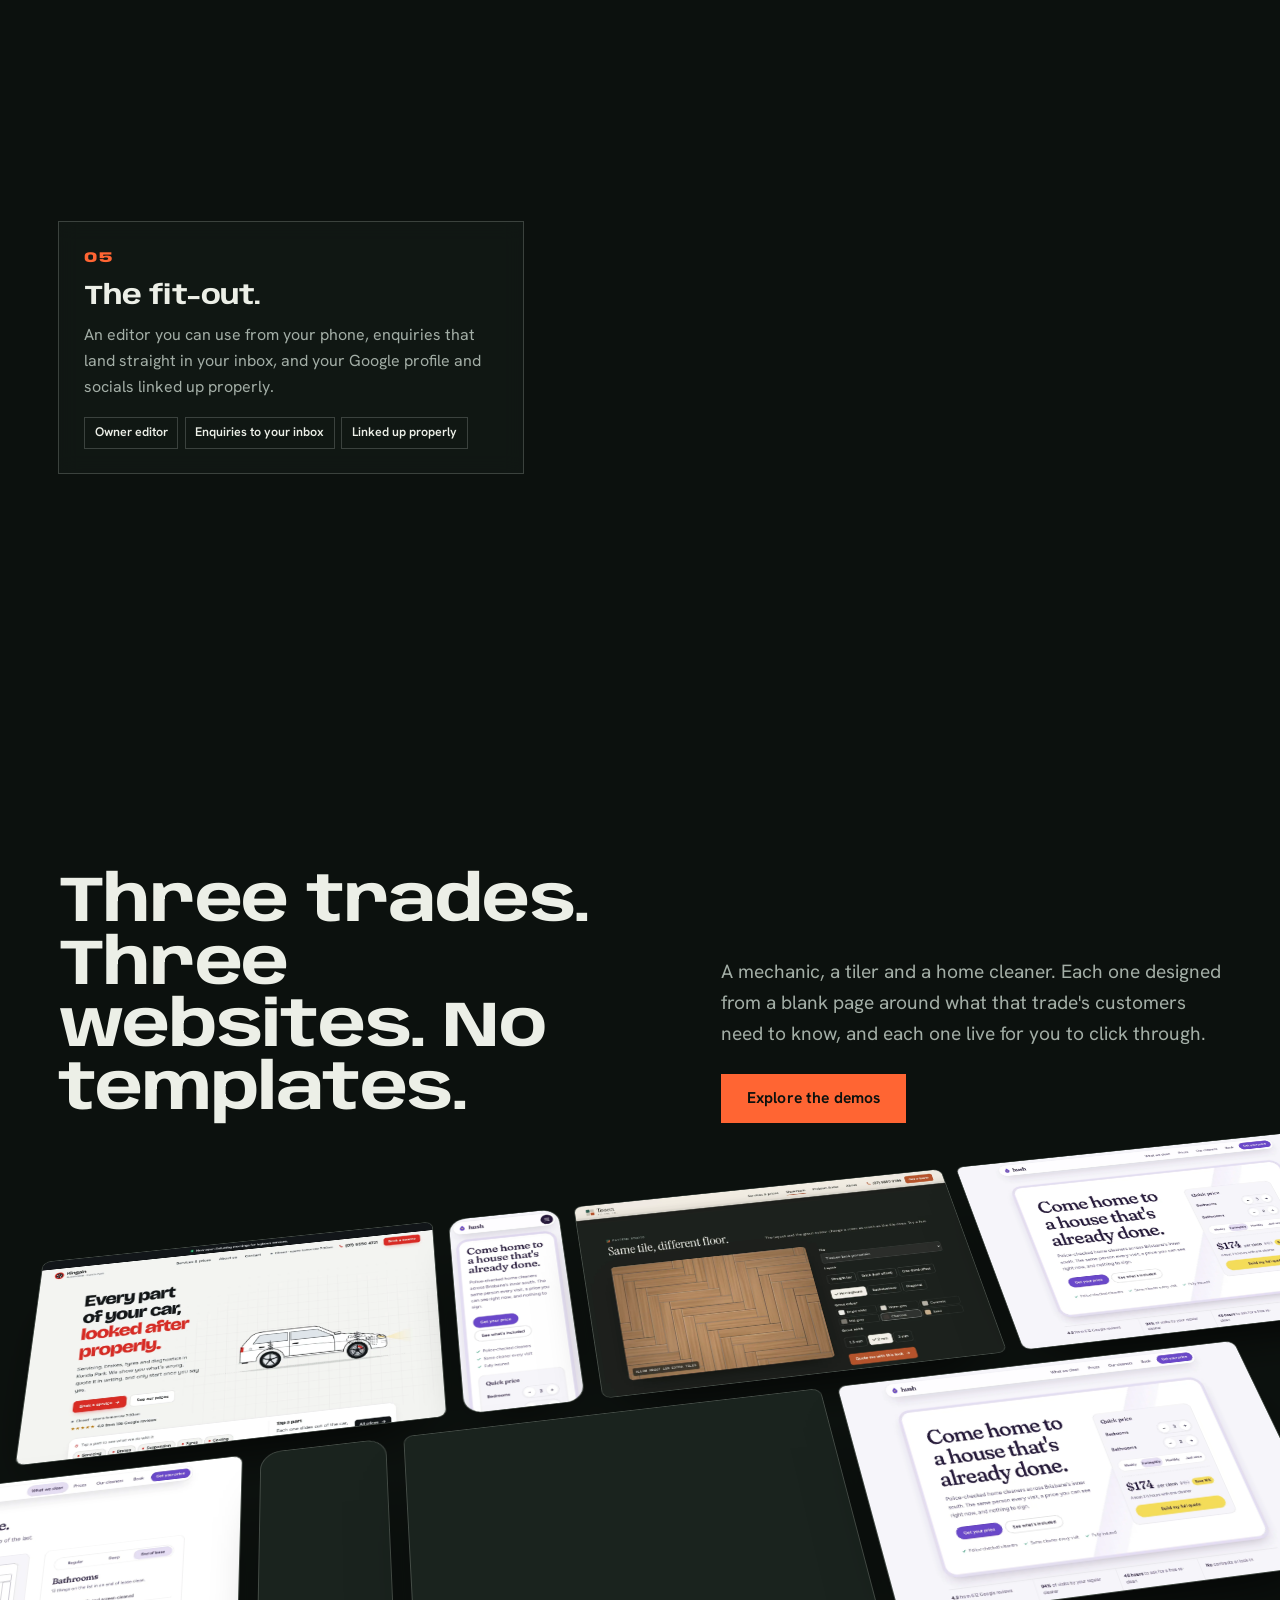
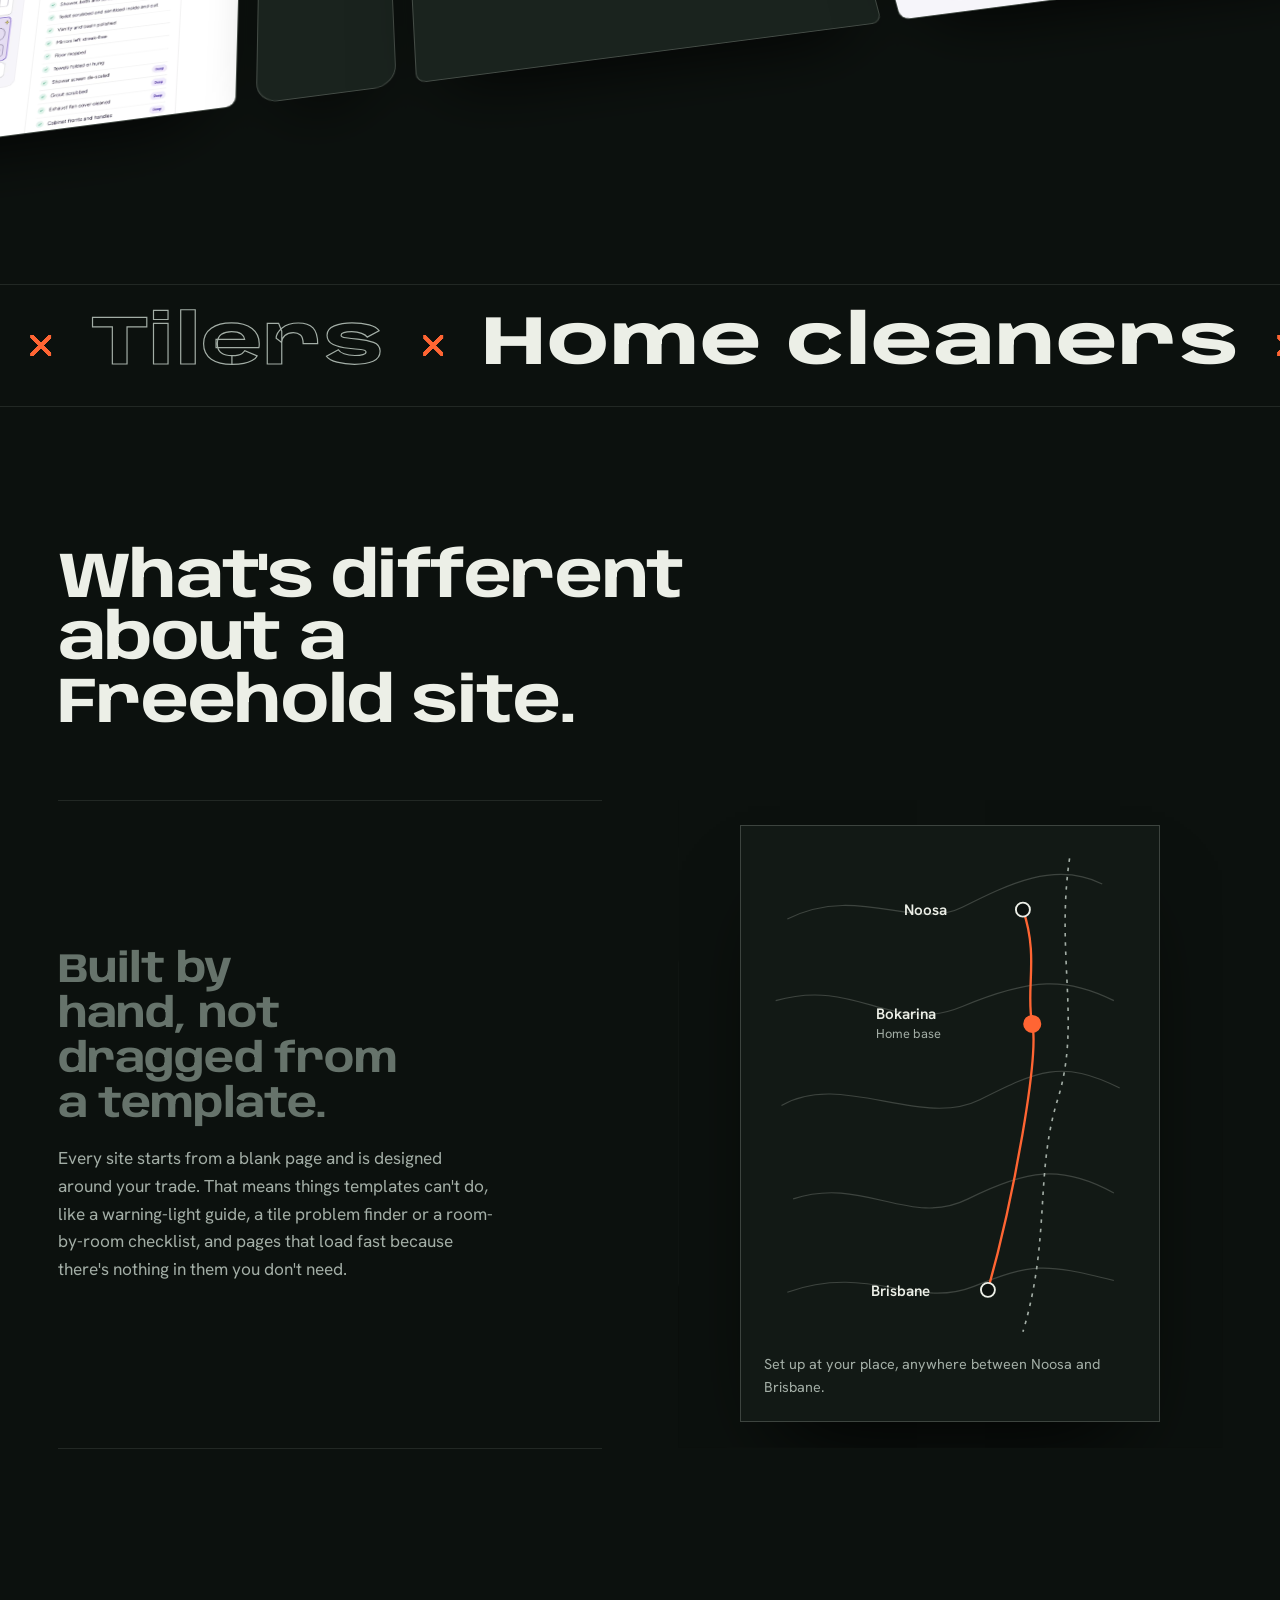
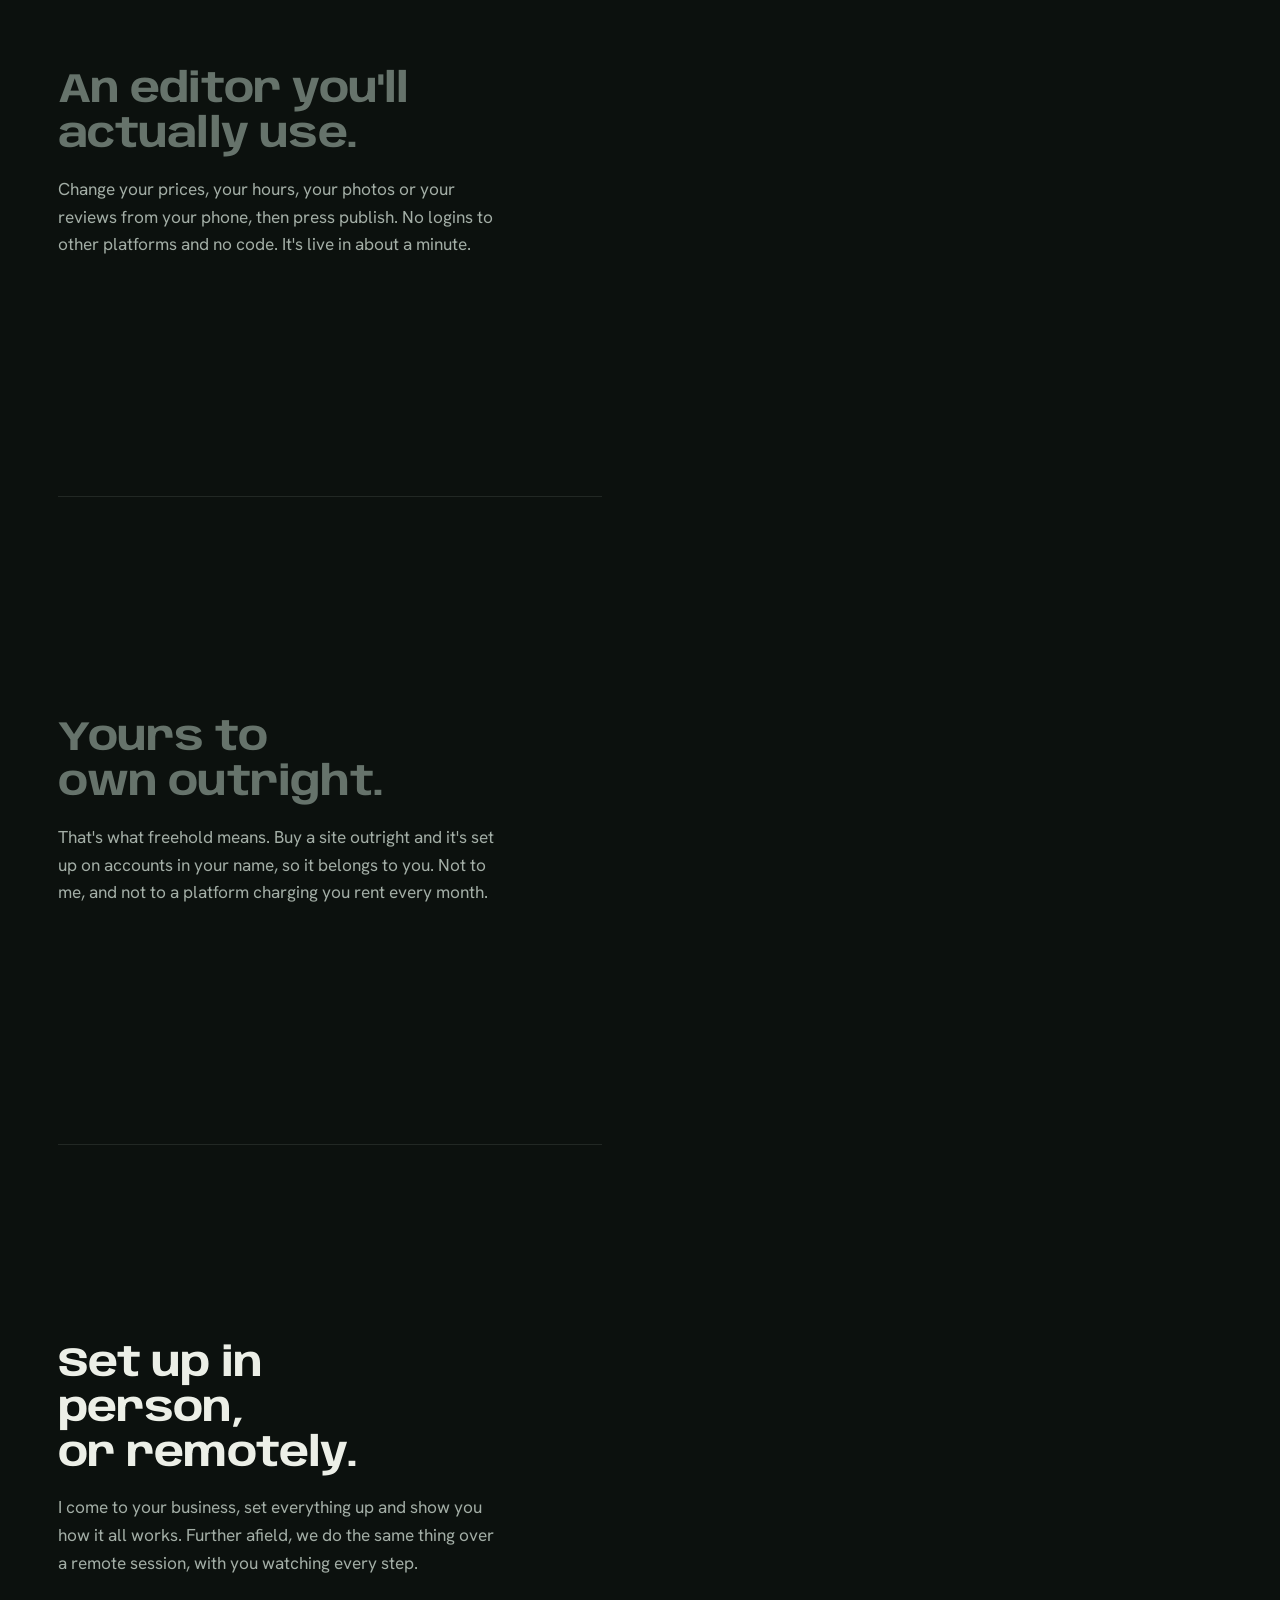
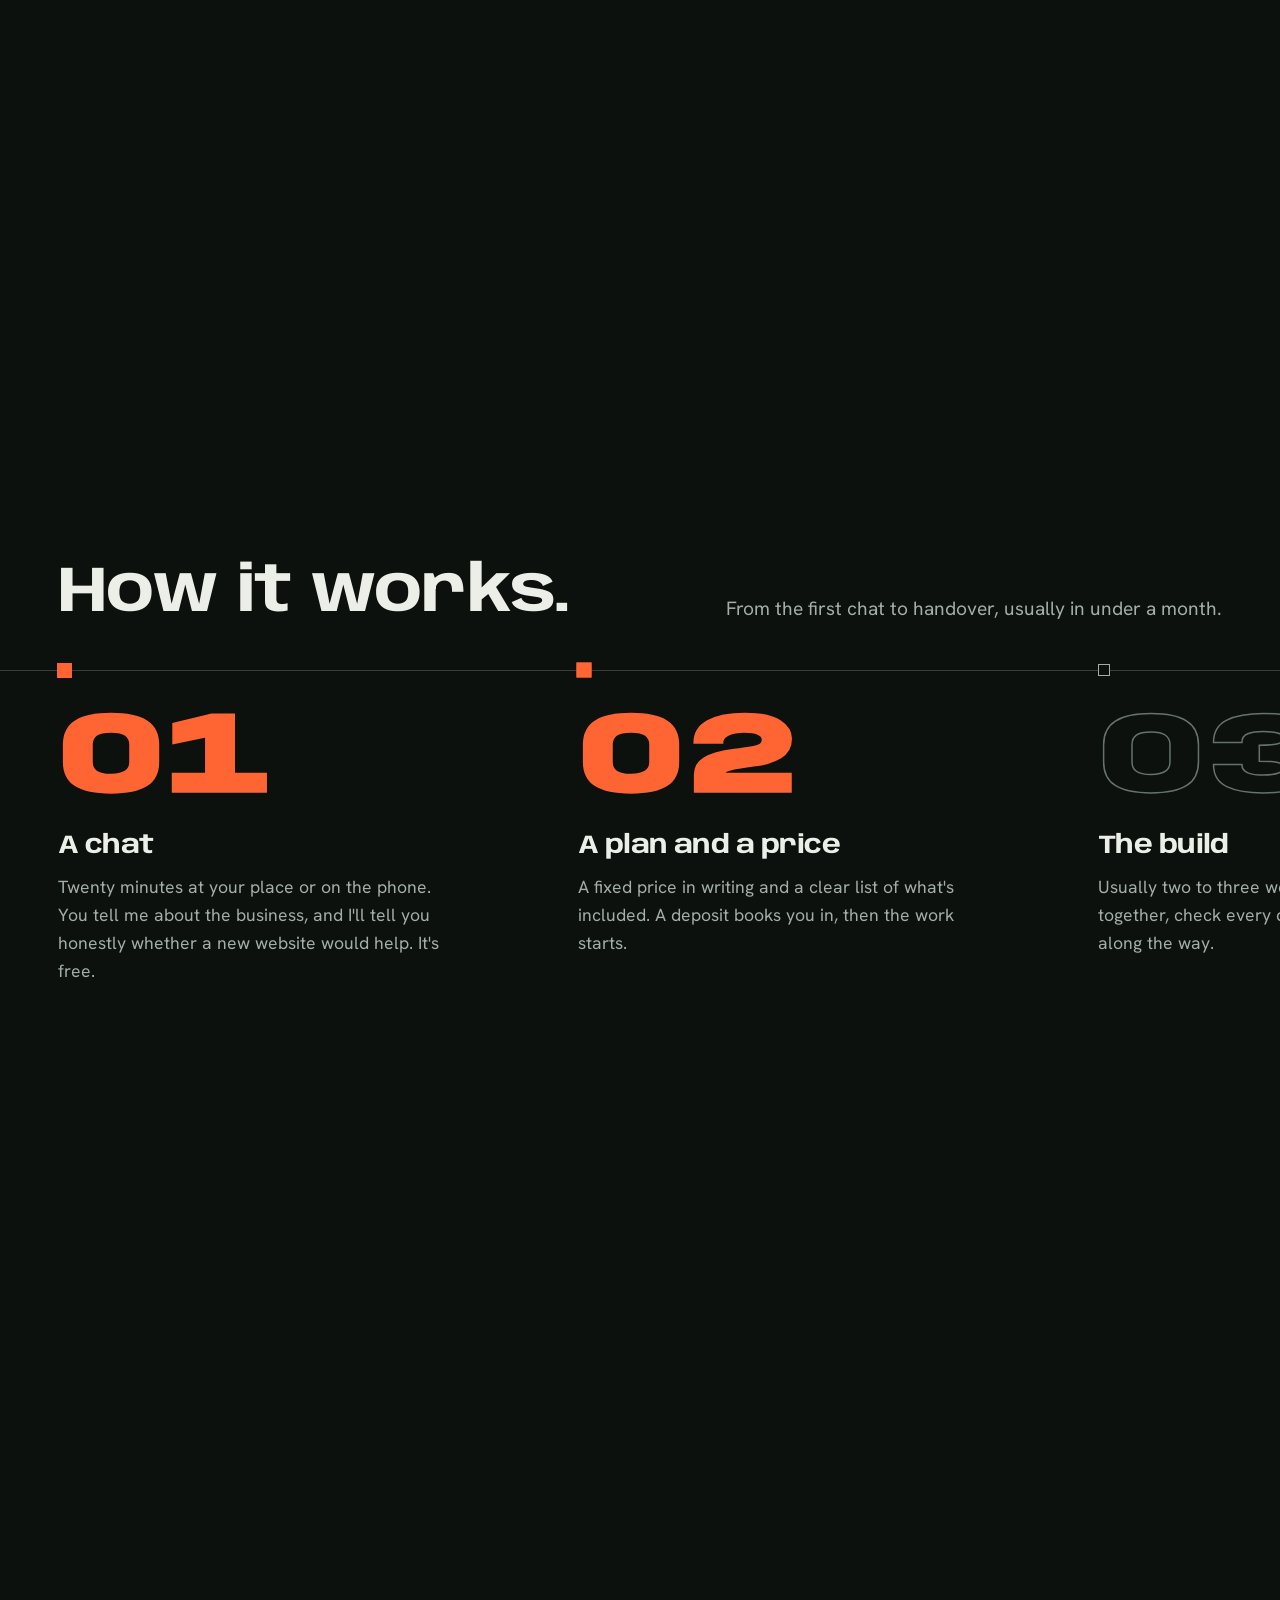
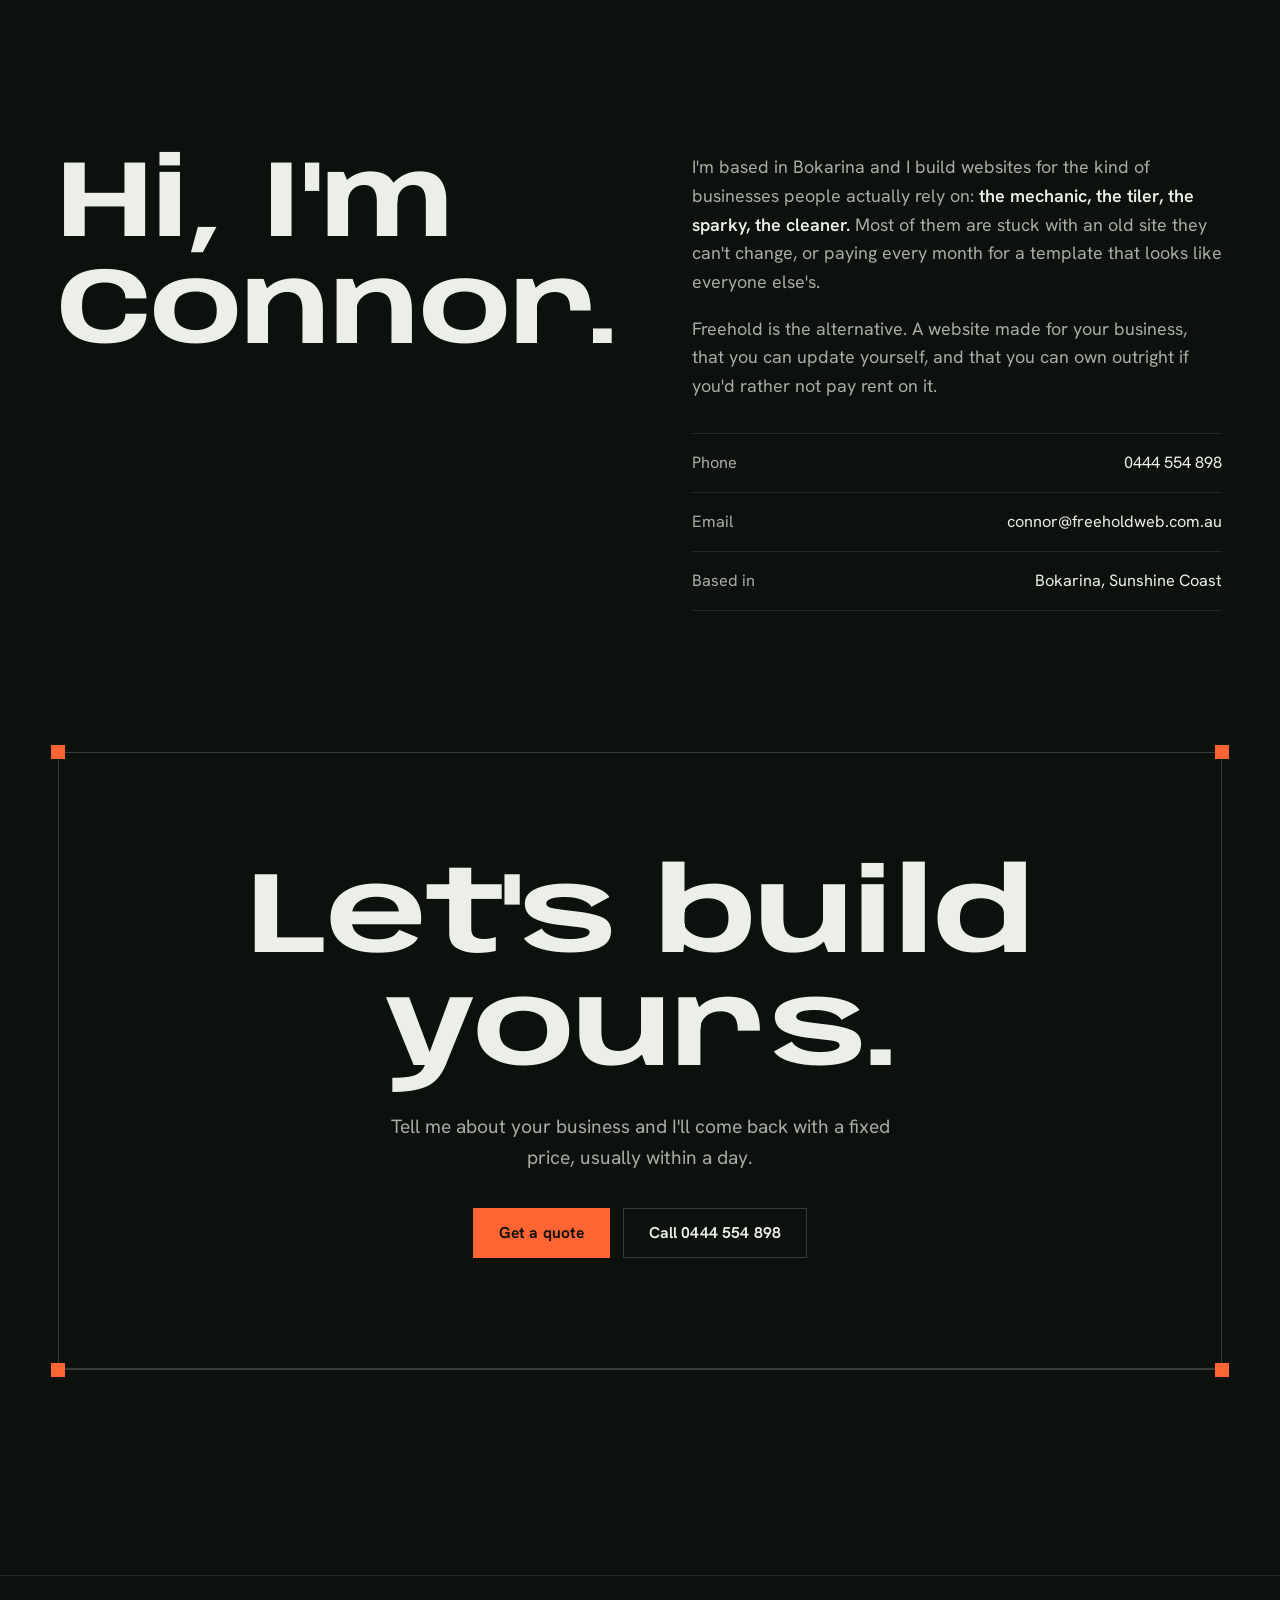
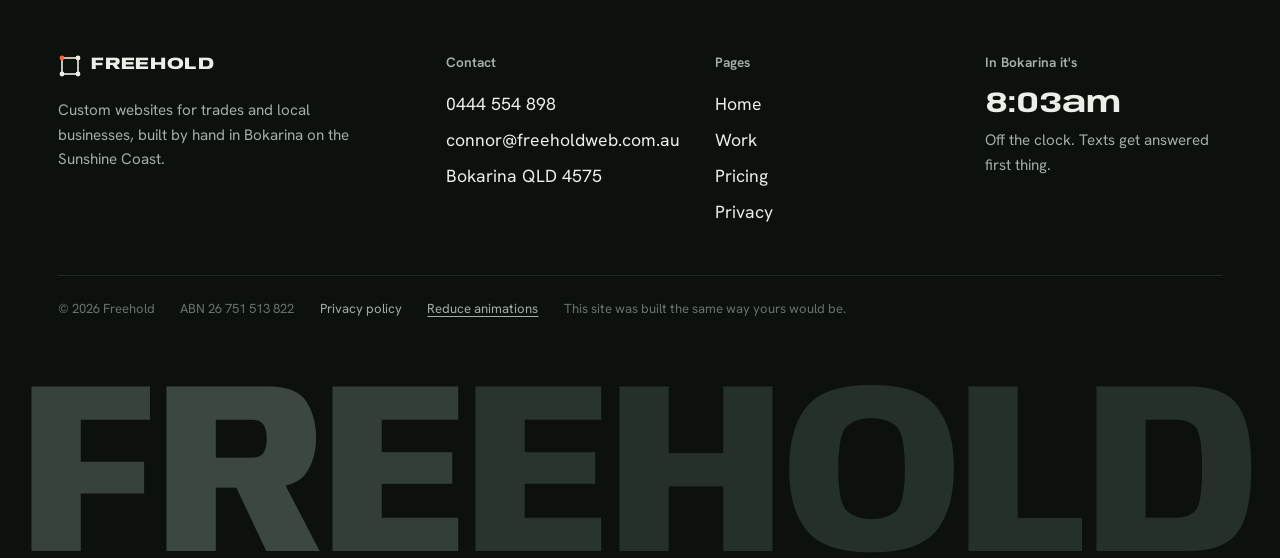
==== commit 4b27424f: "Add files via upload" ====
--- a/index.html
+++ b/index.html
@@ -17,13 +17,16 @@
 <link rel="preload" href="assets/fonts/anybody.woff2" as="font" type="font/woff2" crossorigin>
 <link rel="preload" href="assets/fonts/hanken.woff2" as="font" type="font/woff2" crossorigin>
 <link rel="stylesheet" href="styles.css">
-<script>(function(){var d=document.documentElement;d.classList.add('js');try{var pref=matchMedia('(prefers-reduced-motion: reduce)').matches,s=localStorage.getItem('fh-motion');if(pref)d.classList.add('prefers-calm');if(s==='calm'||(pref&&s!=='full'))d.classList.add('calm');else if(!sessionStorage.getItem('fh-intro')){d.classList.add('intro');sessionStorage.setItem('fh-intro','1');}}catch(e){}addEventListener('pagereveal',function(e){if(e.viewTransition&&d.classList.contains('calm'))e.viewTransition.skipTransition();});})();</script>
+<link rel="expect" href="#vtm-p" blocking="render">
+<script>(function(){var d=document.documentElement;d.classList.add('js');try{var pref=matchMedia('(prefers-reduced-motion: reduce)').matches,s=localStorage.getItem('fh-motion');if(pref)d.classList.add('prefers-calm');if(s==='calm'||(pref&&s!=='full'))d.classList.add('calm');else if(!sessionStorage.getItem('fh-intro')){d.classList.add('intro');sessionStorage.setItem('fh-intro','1');}}catch(e){}d.style.setProperty('--ar',(innerHeight/Math.max(1,innerWidth)).toFixed(3));addEventListener('pagereveal',function(e){if(!e.viewTransition)return;if(d.classList.contains('calm')){e.viewTransition.skipTransition();return;}try{var o=JSON.parse(sessionStorage.getItem('fh-from')||'null');sessionStorage.removeItem('fh-from');if(o){d.style.setProperty('--ox',o[0]);d.style.setProperty('--oy',o[1]);}}catch(x){}d.classList.add('vt-in');var f=function(){d.classList.remove('vt-in')};e.viewTransition.finished.then(f,f);});})();</script>
+<link rel="preload" href="assets/kingpin-desktop.webp" as="image">
 <script type="application/ld+json">{"@context": "https://schema.org", "@type": "ProfessionalService", "name": "Freehold", "description": "Custom websites for trades and local businesses on the Sunshine Coast and in Brisbane.", "telephone": "+61444554898", "email": "connor@freeholdweb.com.au", "founder": "Connor Ransome", "url": "https://freeholdweb.com.au", "address": {"@type": "PostalAddress", "addressLocality": "Bokarina", "addressRegion": "QLD", "postalCode": "4575", "addressCountry": "AU"}, "areaServed": ["Sunshine Coast", "Brisbane"]}</script>
 </head>
 <body data-page="home">
+<svg class="vt-svg" width="0" height="0" aria-hidden="true" focusable="false"><defs><mask id="vtm-l" class="vtm" maskUnits="objectBoundingBox" maskContentUnits="objectBoundingBox" x="0" y="0" width="1" height="1"><polygon points="0.0000,0.0000 0.1195,0.0000 0.0821,0.1416 0.0000,0.1686" style="--cx:0.050;--cy:0.078;--r:-5.4deg"/><polygon points="0.0000,0.1686 0.0821,0.1416 0.1336,0.3711 0.0000,0.4053" style="--cx:0.054;--cy:0.272;--r:-1.7deg"/><polygon points="0.0000,0.4053 0.1336,0.3711 0.0934,0.6595 0.0000,0.5844" style="--cx:0.057;--cy:0.505;--r:2.0deg"/><polygon points="0.0000,0.5844 0.0934,0.6595 0.1091,0.8404 0.0000,0.8125" style="--cx:0.051;--cy:0.724;--r:-6.2deg"/><polygon points="0.0000,0.8125 0.1091,0.8404 0.1095,1.0000 0.0000,1.0000" style="--cx:0.055;--cy:0.913;--r:-8.2deg"/><polygon points="0.1195,0.0000 0.2315,0.0000 0.1989,0.2162 0.0821,0.1416" style="--cx:0.158;--cy:0.089;--r:6.6deg"/><polygon points="0.0821,0.1416 0.1989,0.2162 0.2468,0.4028 0.1336,0.3711" style="--cx:0.165;--cy:0.283;--r:-3.4deg"/><polygon points="0.1336,0.3711 0.2468,0.4028 0.2383,0.6206 0.0934,0.6595" style="--cx:0.178;--cy:0.513;--r:8.3deg"/><polygon points="0.0934,0.6595 0.2383,0.6206 0.1932,0.8310 0.1091,0.8404" style="--cx:0.158;--cy:0.738;--r:7.1deg"/><polygon points="0.1091,0.8404 0.1932,0.8310 0.2283,1.0000 0.1095,1.0000" style="--cx:0.160;--cy:0.918;--r:-2.2deg"/><polygon points="0.2315,0.0000 0.3201,0.0000 0.3021,0.2439 0.1989,0.2162" style="--cx:0.263;--cy:0.115;--r:-0.7deg"/><polygon points="0.1989,0.2162 0.3021,0.2439 0.3315,0.4263 0.2468,0.4028" style="--cx:0.270;--cy:0.322;--r:0.4deg"/><polygon points="0.2468,0.4028 0.3315,0.4263 0.3586,0.6257 0.2383,0.6206" style="--cx:0.294;--cy:0.519;--r:2.6deg"/><polygon points="0.2383,0.6206 0.3586,0.6257 0.3614,0.7874 0.1932,0.8310" style="--cx:0.288;--cy:0.716;--r:1.7deg"/><polygon points="0.1932,0.8310 0.3614,0.7874 0.3534,1.0000 0.2283,1.0000" style="--cx:0.284;--cy:0.905;--r:1.1deg"/><polygon points="0.3201,0.0000 0.4408,0.0000 0.4735,0.2455 0.3021,0.2439" style="--cx:0.384;--cy:0.122;--r:2.2deg"/><polygon points="0.3021,0.2439 0.4735,0.2455 0.4176,0.3563 0.3315,0.4263" style="--cx:0.381;--cy:0.318;--r:7.9deg"/><polygon points="0.3315,0.4263 0.4176,0.3563 0.4256,0.6559 0.3586,0.6257" style="--cx:0.383;--cy:0.516;--r:0.1deg"/><polygon points="0.3586,0.6257 0.4256,0.6559 0.4402,0.8152 0.3614,0.7874" style="--cx:0.396;--cy:0.721;--r:-1.2deg"/><polygon points="0.3614,0.7874 0.4402,0.8152 0.4312,1.0000 0.3534,1.0000" style="--cx:0.397;--cy:0.901;--r:4.0deg"/><polygon points="0.4408,0.0000 0.5560,0.0000 0.5479,0.1821 0.4735,0.2455" style="--cx:0.505;--cy:0.107;--r:-4.7deg"/><polygon points="0.4735,0.2455 0.5479,0.1821 0.5612,0.4101 0.4176,0.3563" style="--cx:0.500;--cy:0.298;--r:-3.6deg"/><polygon points="0.4176,0.3563 0.5612,0.4101 0.5825,0.6218 0.4256,0.6559" style="--cx:0.497;--cy:0.511;--r:8.6deg"/><polygon points="0.4256,0.6559 0.5825,0.6218 0.5842,0.8428 0.4402,0.8152" style="--cx:0.508;--cy:0.734;--r:0.4deg"/><polygon points="0.4402,0.8152 0.5842,0.8428 0.5883,1.0000 0.4312,1.0000" style="--cx:0.511;--cy:0.914;--r:0.9deg"/><polygon points="0.5560,0.0000 0.6781,0.0000 0.6442,0.2433 0.5479,0.1821" style="--cx:0.607;--cy:0.106;--r:-8.8deg"/><polygon points="0.5479,0.1821 0.6442,0.2433 0.6976,0.4486 0.5612,0.4101" style="--cx:0.613;--cy:0.321;--r:-1.5deg"/><polygon points="0.5612,0.4101 0.6976,0.4486 0.6713,0.6257 0.5825,0.6218" style="--cx:0.628;--cy:0.527;--r:1.4deg"/><polygon points="0.5825,0.6218 0.6713,0.6257 0.6474,0.8398 0.5842,0.8428" style="--cx:0.621;--cy:0.733;--r:-8.6deg"/><polygon points="0.5842,0.8428 0.6474,0.8398 0.6716,1.0000 0.5883,1.0000" style="--cx:0.623;--cy:0.921;--r:2.1deg"/><polygon points="0.6781,0.0000 0.7634,0.0000 0.7487,0.2425 0.6442,0.2433" style="--cx:0.709;--cy:0.121;--r:2.4deg"/><polygon points="0.6442,0.2433 0.7487,0.2425 0.8104,0.3506 0.6976,0.4486" style="--cx:0.725;--cy:0.321;--r:-7.9deg"/><polygon points="0.6976,0.4486 0.8104,0.3506 0.7978,0.5893 0.6713,0.6257" style="--cx:0.744;--cy:0.504;--r:2.3deg"/><polygon points="0.6713,0.6257 0.7978,0.5893 0.7545,0.7753 0.6474,0.8398" style="--cx:0.718;--cy:0.707;--r:-0.6deg"/><polygon points="0.6474,0.8398 0.7545,0.7753 0.7957,1.0000 0.6716,1.0000" style="--cx:0.717;--cy:0.904;--r:3.2deg"/><polygon points="0.7634,0.0000 0.9137,0.0000 0.8585,0.2137 0.7487,0.2425" style="--cx:0.821;--cy:0.114;--r:-2.7deg"/><polygon points="0.7487,0.2425 0.8585,0.2137 0.8586,0.4262 0.8104,0.3506" style="--cx:0.819;--cy:0.308;--r:3.7deg"/><polygon points="0.8104,0.3506 0.8586,0.4262 0.8776,0.6457 0.7978,0.5893" style="--cx:0.836;--cy:0.503;--r:4.3deg"/><polygon points="0.7978,0.5893 0.8776,0.6457 0.9209,0.8007 0.7545,0.7753" style="--cx:0.838;--cy:0.703;--r:-8.6deg"/><polygon points="0.7545,0.7753 0.9209,0.8007 0.9221,1.0000 0.7957,1.0000" style="--cx:0.848;--cy:0.894;--r:-7.9deg"/><polygon points="0.9137,0.0000 1.0000,0.0000 1.0000,0.1772 0.8585,0.2137" style="--cx:0.943;--cy:0.098;--r:3.2deg"/><polygon points="0.8585,0.2137 1.0000,0.1772 1.0000,0.3492 0.8586,0.4262" style="--cx:0.929;--cy:0.292;--r:8.3deg"/><polygon points="0.8586,0.4262 1.0000,0.3492 1.0000,0.6120 0.8776,0.6457" style="--cx:0.934;--cy:0.508;--r:-4.5deg"/><polygon points="0.8776,0.6457 1.0000,0.6120 1.0000,0.7438 0.9209,0.8007" style="--cx:0.950;--cy:0.701;--r:-0.8deg"/><polygon points="0.9209,0.8007 1.0000,0.7438 1.0000,1.0000 0.9221,1.0000" style="--cx:0.961;--cy:0.886;--r:1.7deg"/></mask><mask id="vtm-p" class="vtm" maskUnits="objectBoundingBox" maskContentUnits="objectBoundingBox" x="0" y="0" width="1" height="1"><polygon points="0.0000,0.0000 0.2448,0.0000 0.3165,0.1362 0.0000,0.1342" style="--cx:0.140;--cy:0.068;--r:-8.7deg"/><polygon points="0.0000,0.1342 0.3165,0.1362 0.3101,0.2210 0.0000,0.2681" style="--cx:0.157;--cy:0.190;--r:5.2deg"/><polygon points="0.0000,0.2681 0.3101,0.2210 0.2454,0.3560 0.0000,0.3971" style="--cx:0.139;--cy:0.311;--r:-2.4deg"/><polygon points="0.0000,0.3971 0.2454,0.3560 0.2566,0.5055 0.0000,0.5332" style="--cx:0.125;--cy:0.448;--r:1.4deg"/><polygon points="0.0000,0.5332 0.2566,0.5055 0.1770,0.6038 0.0000,0.6430" style="--cx:0.108;--cy:0.571;--r:-8.8deg"/><polygon points="0.0000,0.6430 0.1770,0.6038 0.2169,0.7812 0.0000,0.7817" style="--cx:0.098;--cy:0.702;--r:-8.2deg"/><polygon points="0.0000,0.7817 0.2169,0.7812 0.2899,0.8495 0.0000,0.8397" style="--cx:0.127;--cy:0.813;--r:-5.7deg"/><polygon points="0.0000,0.8397 0.2899,0.8495 0.2946,1.0000 0.0000,1.0000" style="--cx:0.146;--cy:0.922;--r:8.2deg"/><polygon points="0.2448,0.0000 0.4458,0.0000 0.5176,0.0970 0.3165,0.1362" style="--cx:0.381;--cy:0.058;--r:-5.5deg"/><polygon points="0.3165,0.1362 0.5176,0.0970 0.4253,0.2779 0.3101,0.2210" style="--cx:0.392;--cy:0.183;--r:4.6deg"/><polygon points="0.3101,0.2210 0.4253,0.2779 0.4564,0.3537 0.2454,0.3560" style="--cx:0.359;--cy:0.302;--r:7.7deg"/><polygon points="0.2454,0.3560 0.4564,0.3537 0.5724,0.5279 0.2566,0.5055" style="--cx:0.383;--cy:0.436;--r:8.0deg"/><polygon points="0.2566,0.5055 0.5724,0.5279 0.4684,0.6596 0.1770,0.6038" style="--cx:0.369;--cy:0.574;--r:-2.8deg"/><polygon points="0.1770,0.6038 0.4684,0.6596 0.5059,0.7633 0.2169,0.7812" style="--cx:0.342;--cy:0.702;--r:-2.6deg"/><polygon points="0.2169,0.7812 0.5059,0.7633 0.4557,0.9081 0.2899,0.8495" style="--cx:0.367;--cy:0.826;--r:0.4deg"/><polygon points="0.2899,0.8495 0.4557,0.9081 0.5286,1.0000 0.2946,1.0000" style="--cx:0.392;--cy:0.939;--r:5.0deg"/><polygon points="0.4458,0.0000 0.8200,0.0000 0.8091,0.1099 0.5176,0.0970" style="--cx:0.648;--cy:0.052;--r:-7.1deg"/><polygon points="0.5176,0.0970 0.8091,0.1099 0.7292,0.2249 0.4253,0.2779" style="--cx:0.620;--cy:0.177;--r:4.5deg"/><polygon points="0.4253,0.2779 0.7292,0.2249 0.6969,0.3424 0.4564,0.3537" style="--cx:0.577;--cy:0.300;--r:5.4deg"/><polygon points="0.4564,0.3537 0.6969,0.3424 0.7202,0.5077 0.5724,0.5279" style="--cx:0.611;--cy:0.433;--r:6.5deg"/><polygon points="0.5724,0.5279 0.7202,0.5077 0.6755,0.6383 0.4684,0.6596" style="--cx:0.609;--cy:0.583;--r:-8.3deg"/><polygon points="0.4684,0.6596 0.6755,0.6383 0.7257,0.7357 0.5059,0.7633" style="--cx:0.594;--cy:0.699;--r:8.0deg"/><polygon points="0.5059,0.7633 0.7257,0.7357 0.7978,0.8736 0.4557,0.9081" style="--cx:0.621;--cy:0.820;--r:-7.4deg"/><polygon points="0.4557,0.9081 0.7978,0.8736 0.7224,1.0000 0.5286,1.0000" style="--cx:0.626;--cy:0.945;--r:-2.9deg"/><polygon points="0.8200,0.0000 1.0000,0.0000 1.0000,0.1236 0.8091,0.1099" style="--cx:0.907;--cy:0.058;--r:2.0deg"/><polygon points="0.8091,0.1099 1.0000,0.1236 1.0000,0.2654 0.7292,0.2249" style="--cx:0.885;--cy:0.181;--r:7.5deg"/><polygon points="0.7292,0.2249 1.0000,0.2654 1.0000,0.3418 0.6969,0.3424" style="--cx:0.857;--cy:0.294;--r:-2.9deg"/><polygon points="0.6969,0.3424 1.0000,0.3418 1.0000,0.5356 0.7202,0.5077" style="--cx:0.854;--cy:0.432;--r:7.6deg"/><polygon points="0.7202,0.5077 1.0000,0.5356 1.0000,0.5892 0.6755,0.6383" style="--cx:0.849;--cy:0.568;--r:0.8deg"/><polygon points="0.6755,0.6383 1.0000,0.5892 1.0000,0.7687 0.7257,0.7357" style="--cx:0.850;--cy:0.683;--r:-3.4deg"/><polygon points="0.7257,0.7357 1.0000,0.7687 1.0000,0.9009 0.7978,0.8736" style="--cx:0.881;--cy:0.820;--r:-3.3deg"/><polygon points="0.7978,0.8736 1.0000,0.9009 1.0000,1.0000 0.7224,1.0000" style="--cx:0.880;--cy:0.944;--r:-5.8deg"/></mask></defs></svg>
 <a class="skip" href="#main">Skip to content</a>
 <div class="gridlines" aria-hidden="true"><i></i></div>
-<div class="veil" id="veil" aria-hidden="true"><div class="intro-box"><span class="ln t"></span><span class="ln r"></span><span class="ln b"></span><span class="ln l"></span><i class="pg"></i><i class="pg"></i><i class="pg"></i><i class="pg"></i><div class="intro-word"><span style="--i:0">F</span><span style="--i:1">R</span><span style="--i:2">E</span><span style="--i:3">E</span><span style="--i:4">H</span><span style="--i:5">O</span><span style="--i:6">L</span><span style="--i:7">D</span></div><p class="intro-cap">Bokarina, Sunshine Coast</p></div></div>
+
 <header class="nav" id="nav">
   <a class="brand" href="index.html" aria-label="Freehold, home"><svg viewBox="0 0 24 24" aria-hidden="true"><rect class="bx" x="4" y="4" width="16" height="16"/><circle class="pk hot" cx="4" cy="4" r="2.4"/><circle class="pk" cx="20" cy="4" r="2.4"/><circle class="pk" cx="20" cy="20" r="2.4"/><circle class="pk" cx="4" cy="20" r="2.4"/></svg><b>FREEHOLD</b></a>
   <nav class="links" aria-label="Main"><a href="work.html">Work</a><a href="pricing.html">Pricing</a><a href="index.html#about">About</a></nav>
@@ -31,41 +34,91 @@
   <button class="burger" type="button" aria-label="Open menu" aria-expanded="false"><span></span></button>
 </header>
 <main id="main">
-<section class="hero">
-  <canvas class="topo" id="topo" aria-hidden="true"></canvas>
-  <div class="coords" aria-hidden="true"><span>Bokarina, Sunshine Coast</span><span>26&deg;44&prime;S 153&deg;08&prime;E</span></div>
-  <div class="wrap">
-    <div class="bigword" id="bigword" aria-hidden="true"><span style="--i:0">F</span><span style="--i:1">R</span><span style="--i:2">E</span><span style="--i:3">E</span><span style="--i:4">H</span><span style="--i:5">O</span><span style="--i:6">L</span><span style="--i:7">D</span></div>
-    <div class="hero-row">
-      <h1 class="split hero-split">Websites for local businesses, built by hand and yours to own.</h1>
-      <div class="hero-side rise hero-rise" style="--d:450ms">
-        <p class="lede">I'm Connor. I design and build custom websites for trades and service businesses across the Sunshine Coast and Brisbane, with an editor simple enough to use from your phone.</p>
-        <div class="actions"><a class="btn" data-mag href="work.html">See the work</a><a class="btn ghost" data-mag href="pricing.html">Get a price</a></div>
+<div class="stage" id="stage">
+  <div class="stage-pin">
+    <canvas class="topo" id="topo" aria-hidden="true"></canvas>
+    <div class="coords" aria-hidden="true"><span>Bokarina, Sunshine Coast</span><span>26&deg;44&prime;S 153&deg;08&prime;E</span></div>
+    <div class="build wait" id="build" aria-hidden="true">
+  <div class="b-cam"><div class="b-world" id="bWorld">
+    <div class="bl bl-land" data-l="0"><div class="bi">
+      <div class="b-top"><svg class="b-svg" viewBox="0 0 640 460" width="640" height="460"><path class="ct" d="M504.3 150.0C503.4 151.0 502.4 151.9 501.5 152.7C500.6 153.6 499.7 154.3 498.9 155.1C498.2 155.8 497.5 156.5 497.0 157.3C496.5 158.0 496.1 158.7 495.7 159.5C495.3 160.3 495.1 161.1 494.8 162.0C494.5 162.8 494.2 163.7 493.8 164.6C493.5 165.5 493.0 166.4 492.5 167.3C491.9 168.2 491.3 169.0 490.5 169.8C489.8 170.6 488.9 171.3 487.9 172.0C487.0 172.6 485.9 173.2 484.8 173.7C483.7 174.2 482.6 174.6 481.4 175.0C480.2 175.4 479.0 175.7 477.7 176.1C476.5 176.4 475.2 176.7 474.0 177.0C472.7 177.3 471.4 177.6 470.0 177.8C468.6 178.0 467.3 178.3 465.8 178.4C464.4 178.5 463.0 178.6 461.5 178.5C460.1 178.5 458.6 178.3 457.3 177.9C455.9 177.6 454.6 177.1 453.4 176.5C452.3 175.8 451.2 175.0 450.3 174.1C449.4 173.2 448.7 172.1 448.2 171.0C447.6 170.0 447.3 168.8 447.0 167.7C446.8 166.6 446.7 165.4 446.6 164.4C446.5 163.3 446.5 162.3 446.4 161.4C446.3 160.5 446.2 159.7 445.8 158.9C445.5 158.2 445.1 157.5 444.6 156.8C444.0 156.2 443.2 155.5 442.4 154.8C441.6 154.1 440.5 153.4 439.6 152.6C438.6 151.8 437.6 151.0 436.7 150.0C435.8 149.0 434.9 148.0 434.3 146.9C433.7 145.8 433.2 144.6 433.0 143.5C432.8 142.4 432.9 141.2 433.2 140.1C433.5 139.0 434.1 137.9 434.8 137.0C435.5 136.0 436.5 135.1 437.5 134.3C438.6 133.5 439.8 132.8 441.0 132.2C442.2 131.6 443.5 131.0 444.7 130.5C445.9 130.0 447.2 129.6 448.4 129.2C449.6 128.7 450.8 128.3 452.0 127.9C453.2 127.5 454.3 127.2 455.5 126.8C456.7 126.5 457.8 126.2 459.0 125.9C460.2 125.7 461.5 125.5 462.7 125.4C463.9 125.3 465.2 125.2 466.4 125.3C467.6 125.4 468.8 125.6 470.0 125.8C471.2 126.0 472.3 126.4 473.4 126.7C474.5 127.1 475.5 127.5 476.6 127.8C477.6 128.2 478.6 128.6 479.6 128.9C480.6 129.2 481.6 129.4 482.8 129.6C483.9 129.8 485.0 129.9 486.3 130.1C487.5 130.2 488.9 130.3 490.3 130.4C491.8 130.5 493.3 130.6 494.8 130.9C496.4 131.2 498.0 131.5 499.5 131.9C500.9 132.4 502.4 133.0 503.6 133.7C504.8 134.5 506.0 135.4 506.8 136.4C507.5 137.4 508.1 138.5 508.4 139.7C508.6 140.8 508.6 142.1 508.3 143.3C508.0 144.5 507.4 145.7 506.8 146.8C506.1 147.9 505.2 149.0 504.3 150.0Z"/><path class="ct" d="M544.3 150.0C544.4 152.1 544.3 154.3 544.3 156.4C544.3 158.6 544.1 160.8 544.1 163.0C544.0 165.2 544.0 167.5 543.9 169.9C543.8 172.3 543.8 174.7 543.5 177.2C543.2 179.7 543.0 182.4 542.3 185.0C541.7 187.5 540.9 190.2 539.6 192.7C538.3 195.1 536.7 197.6 534.6 199.7C532.5 201.7 529.9 203.7 527.1 205.1C524.3 206.5 520.9 207.6 517.5 208.2C514.1 208.8 510.4 208.9 506.8 208.7C503.2 208.6 499.4 207.9 496.0 207.1C492.5 206.3 489.1 205.1 486.0 204.1C483.0 203.0 480.1 201.7 477.4 200.8C474.8 199.8 472.4 198.9 470.0 198.4C467.6 197.8 465.4 197.5 463.1 197.4C460.7 197.4 458.4 197.6 455.8 198.0C453.2 198.3 450.4 199.0 447.5 199.5C444.5 200.0 441.3 200.6 438.1 201.0C434.8 201.3 431.3 201.6 428.0 201.4C424.7 201.3 421.2 200.9 418.0 200.1C414.9 199.3 411.8 198.2 409.1 196.8C406.5 195.4 404.0 193.6 402.0 191.7C399.9 189.8 398.2 187.6 396.8 185.4C395.3 183.2 394.2 180.8 393.3 178.4C392.3 176.1 391.6 173.6 391.0 171.3C390.4 168.9 389.9 166.5 389.5 164.1C389.1 161.8 388.7 159.4 388.5 157.1C388.3 154.7 388.1 152.3 388.3 150.0C388.4 147.7 388.7 145.3 389.3 143.0C389.9 140.7 390.8 138.4 392.0 136.3C393.2 134.2 394.8 132.1 396.6 130.3C398.5 128.4 400.7 126.7 402.9 125.2C405.2 123.6 407.8 122.3 410.3 121.1C412.7 119.9 415.3 118.9 417.6 117.9C420.0 116.8 422.2 115.9 424.3 114.8C426.3 113.7 428.1 112.6 429.8 111.3C431.5 109.9 433.0 108.3 434.5 106.6C436.1 104.8 437.4 102.8 439.1 100.6C440.7 98.5 442.4 96.1 444.4 93.8C446.5 91.6 448.7 89.1 451.3 87.1C453.9 85.0 456.9 83.0 460.0 81.5C463.1 80.1 466.6 78.9 470.0 78.4C473.4 77.8 477.1 77.7 480.5 78.2C483.9 78.6 487.4 79.7 490.5 81.0C493.6 82.3 496.5 84.2 499.0 86.2C501.6 88.2 503.8 90.6 505.8 92.9C507.8 95.1 509.4 97.6 511.0 99.8C512.6 102.1 513.9 104.3 515.3 106.3C516.7 108.3 518.0 110.2 519.5 112.0C520.9 113.7 522.4 115.3 524.0 116.9C525.5 118.5 527.2 120.0 528.9 121.5C530.5 123.1 532.3 124.7 533.8 126.4C535.4 128.0 537.0 129.8 538.3 131.6C539.5 133.5 540.7 135.4 541.6 137.4C542.4 139.4 543.1 141.5 543.5 143.6C544.0 145.7 544.1 147.9 544.3 150.0Z"/><path class="ct" d="M586.7 150.0C583.5 153.4 580.1 156.4 577.2 159.3C574.4 162.2 571.8 164.8 569.7 167.5C567.6 170.2 566.1 172.8 564.9 175.5C563.6 178.3 563.0 181.1 562.3 184.2C561.7 187.3 561.4 190.5 560.8 193.9C560.2 197.2 559.7 200.8 558.6 204.3C557.5 207.8 556.2 211.5 554.3 214.8C552.4 218.2 550.0 221.5 547.2 224.4C544.3 227.4 541.0 230.1 537.4 232.5C533.8 234.8 529.7 236.9 525.5 238.7C521.4 240.5 516.9 241.9 512.4 243.2C507.9 244.6 503.3 245.7 498.7 246.7C494.0 247.7 489.3 248.6 484.6 249.4C479.8 250.3 474.9 251.0 470.0 251.6C465.1 252.1 460.0 252.6 455.0 252.6C449.9 252.7 444.7 252.6 439.8 251.9C434.8 251.2 429.7 250.2 425.2 248.6C420.6 247.0 416.1 244.8 412.2 242.2C408.4 239.7 404.9 236.5 402.1 233.1C399.2 229.8 397.0 225.9 395.2 222.1C393.4 218.4 392.3 214.3 391.3 210.6C390.2 206.8 389.8 203.1 389.0 199.7C388.3 196.3 387.8 193.2 386.6 190.3C385.5 187.4 384.3 184.9 382.4 182.5C380.4 180.0 378.0 177.9 375.1 175.5C372.2 173.2 368.6 171.0 364.9 168.4C361.3 165.9 357.0 163.2 353.3 160.1C349.5 157.0 345.4 153.6 342.3 150.0C339.1 146.4 336.2 142.3 334.4 138.2C332.6 134.2 331.5 129.8 331.4 125.7C331.4 121.5 332.4 117.3 334.2 113.4C336.0 109.6 338.9 105.9 342.1 102.6C345.4 99.4 349.6 96.4 353.9 93.9C358.1 91.3 362.9 89.1 367.5 87.1C372.1 85.1 376.9 83.5 381.4 81.9C386.0 80.3 390.5 78.9 394.8 77.4C399.1 76.0 403.2 74.6 407.3 73.3C411.5 71.9 415.4 70.5 419.5 69.3C423.5 68.0 427.6 66.8 431.7 65.8C435.8 64.8 440.1 63.9 444.3 63.4C448.6 62.9 452.9 62.6 457.2 62.6C461.5 62.6 465.8 63.0 470.0 63.6C474.2 64.1 478.3 65.0 482.3 65.8C486.4 66.7 490.2 67.7 494.1 68.6C498.1 69.5 501.9 70.4 505.9 71.1C509.9 71.8 513.9 72.4 518.3 72.9C522.7 73.3 527.2 73.6 532.1 74.0C537.0 74.3 542.3 74.5 547.6 75.2C552.9 75.8 558.7 76.4 564.1 77.6C569.5 78.8 575.2 80.4 580.1 82.5C585.0 84.6 589.8 87.2 593.6 90.3C597.3 93.3 600.5 97.0 602.6 100.9C604.6 104.8 605.7 109.2 605.8 113.5C605.9 117.7 604.8 122.3 603.2 126.6C601.6 130.9 598.9 135.2 596.1 139.1C593.4 143.0 589.8 146.6 586.7 150.0Z"/><path class="ct ix" d="M656.8 150.0C655.8 155.3 653.7 160.7 651.5 165.7C649.3 170.8 646.4 175.7 643.5 180.5C640.7 185.2 637.5 189.8 634.4 194.2C631.3 198.7 628.1 203.1 624.7 207.3C621.3 211.5 617.9 215.7 614.2 219.7C610.4 223.6 606.5 227.5 602.1 231.0C597.7 234.5 593.0 237.9 587.9 240.7C582.8 243.5 577.2 245.9 571.4 247.8C565.7 249.7 559.5 251.1 553.4 252.1C547.4 253.2 541.1 253.6 535.1 253.9C529.1 254.3 523.1 254.2 517.5 254.3C511.8 254.5 506.4 254.5 501.1 254.9C495.8 255.4 490.9 256.1 485.7 257.2C480.5 258.4 475.5 260.0 470.0 262.0C464.5 263.9 458.8 266.4 452.6 268.8C446.4 271.2 439.6 274.1 432.5 276.3C425.4 278.5 417.7 280.8 409.9 282.0C402.2 283.3 393.9 284.2 386.2 283.9C378.5 283.6 370.5 282.4 363.6 280.2C356.7 278.1 350.1 274.7 344.8 270.7C339.5 266.8 335.0 261.7 331.7 256.4C328.4 251.1 326.3 244.9 324.9 239.0C323.5 233.1 323.3 226.8 323.3 220.9C323.4 215.0 324.3 209.1 325.0 203.7C325.6 198.3 326.7 193.2 327.3 188.4C327.8 183.6 328.3 179.2 328.2 174.9C328.2 170.6 327.7 166.5 327.0 162.4C326.3 158.2 325.1 154.2 324.0 150.0C323.0 145.8 321.6 141.5 320.8 137.1C320.0 132.7 319.2 128.1 319.1 123.5C319.0 118.9 319.3 114.2 320.3 109.7C321.2 105.2 322.8 100.6 324.8 96.2C326.9 91.9 329.5 87.6 332.4 83.5C335.2 79.3 338.5 75.4 341.9 71.4C345.3 67.5 348.9 63.6 352.5 59.7C356.2 55.7 360.0 51.7 363.9 47.7C367.9 43.6 371.9 39.4 376.4 35.4C380.8 31.3 385.5 27.1 390.7 23.3C395.9 19.5 401.5 15.7 407.5 12.7C413.6 9.7 420.3 7.0 427.1 5.4C433.9 3.7 441.3 2.7 448.4 2.8C455.6 2.9 463.1 4.0 470.0 6.0C476.9 7.9 483.8 11.0 489.9 14.4C496.0 17.9 501.6 22.3 506.6 26.7C511.6 31.0 515.9 36.0 519.9 40.4C523.8 44.8 527.1 49.4 530.6 53.2C534.0 57.1 537.0 60.6 540.7 63.5C544.3 66.4 547.9 68.6 552.3 70.6C556.7 72.6 561.6 73.9 567.0 75.4C572.5 76.8 578.7 77.9 585.1 79.4C591.4 81.0 598.5 82.5 605.1 84.7C611.7 86.9 618.8 89.5 624.8 92.6C630.9 95.8 636.8 99.6 641.4 103.9C646.1 108.1 650.0 112.9 652.7 117.9C655.4 122.9 657.0 128.4 657.7 133.7C658.4 139.1 657.9 144.7 656.8 150.0Z"/><path class="ct" d="M644.8 150.0C643.3 155.1 642.7 159.9 642.6 165.0C642.6 170.1 643.5 175.1 644.3 180.6C645.1 186.1 646.6 191.8 647.3 197.7C648.0 203.7 648.9 210.0 648.7 216.2C648.5 222.4 647.8 228.9 646.0 235.1C644.3 241.2 641.6 247.4 638.0 253.1C634.5 258.7 629.9 264.1 624.8 269.1C619.7 274.0 613.7 278.5 607.5 282.7C601.4 286.9 594.6 290.6 587.8 294.2C580.9 297.8 573.8 301.0 566.6 304.2C559.3 307.4 551.9 310.5 544.3 313.4C536.7 316.3 529.0 319.2 520.9 321.6C512.9 324.0 504.5 326.3 496.0 327.8C487.6 329.3 478.7 330.4 470.0 330.5C461.3 330.6 452.3 330.0 443.9 328.3C435.5 326.7 427.0 323.9 419.4 320.4C411.9 316.9 404.7 312.2 398.5 307.2C392.3 302.1 386.9 296.1 382.2 290.3C377.5 284.4 373.8 278.0 370.2 272.2C366.6 266.4 363.9 260.5 360.7 255.4C357.6 250.3 354.8 245.6 351.1 241.5C347.3 237.4 343.3 234.0 338.3 230.8C333.2 227.6 327.3 225.0 320.7 222.2C314.1 219.3 306.3 216.8 298.5 213.5C290.7 210.3 281.9 206.9 273.9 202.8C265.9 198.6 257.5 193.9 250.7 188.5C243.8 183.1 237.4 177.0 232.8 170.6C228.3 164.1 225.0 157.0 223.6 150.0C222.1 143.0 222.4 135.6 224.1 128.7C225.8 121.8 229.4 114.8 233.6 108.5C237.9 102.2 243.8 96.2 249.7 90.7C255.7 85.2 262.6 80.3 269.2 75.6C275.8 71.0 282.8 66.8 289.4 62.7C296.0 58.6 302.4 54.8 308.7 51.1C315.0 47.3 320.9 43.6 327.0 40.0C333.0 36.4 338.8 32.7 344.9 29.4C351.1 26.0 357.2 22.7 363.7 19.8C370.2 17.0 376.9 14.4 383.8 12.3C390.7 10.3 398.0 8.7 405.2 7.6C412.4 6.5 419.9 6.0 427.2 5.7C434.5 5.4 441.7 5.7 448.9 5.8C456.0 6.0 463.0 6.4 470.0 6.5C477.0 6.6 483.8 6.7 491.0 6.4C498.2 6.0 505.4 5.4 513.2 4.5C520.9 3.7 529.0 2.4 537.6 1.3C546.2 0.3 555.5 -1.1 564.9 -1.6C574.4 -2.2 584.5 -2.8 594.3 -2.2C604.0 -1.5 614.3 -0.4 623.4 2.1C632.5 4.5 641.5 7.9 648.9 12.4C656.3 16.9 662.8 22.6 667.6 28.8C672.3 35.0 675.6 42.4 677.3 49.8C679.1 57.1 679.0 65.3 678.0 73.0C677.0 80.6 674.3 88.5 671.5 95.8C668.7 103.0 664.7 110.0 661.3 116.4C658.0 122.8 654.2 128.7 651.4 134.3C648.6 139.9 646.2 144.9 644.8 150.0Z"/><path class="ct" d="M761.5 150.0C763.7 158.3 763.9 167.1 762.6 175.4C761.3 183.7 757.8 192.0 753.5 199.8C749.2 207.5 743.0 214.9 736.8 221.8C730.5 228.7 723.1 235.0 715.9 241.1C708.7 247.1 701.0 252.7 693.6 258.1C686.2 263.5 678.9 268.6 671.5 273.6C664.2 278.6 657.0 283.5 649.6 288.1C642.1 292.8 634.8 297.3 627.0 301.4C619.2 305.5 611.1 309.4 602.7 312.5C594.3 315.6 585.5 318.3 576.6 320.2C567.6 322.1 558.3 323.3 549.1 323.9C540.0 324.5 530.6 324.3 521.6 323.8C512.6 323.4 503.7 322.2 495.1 321.4C486.5 320.5 478.3 319.3 470.0 318.7C461.7 318.1 453.8 317.6 445.4 317.8C437.0 317.9 428.7 318.7 419.6 319.8C410.5 320.8 401.0 322.7 390.8 324.2C380.5 325.7 369.4 327.8 358.0 329.0C346.5 330.1 334.1 331.3 322.1 331.1C310.1 330.8 297.4 329.9 286.0 327.5C274.6 325.1 263.1 321.4 253.7 316.4C244.2 311.4 235.7 304.9 229.3 297.6C223.0 290.4 218.4 281.7 215.7 272.9C213.0 264.2 212.5 254.4 213.2 245.1C213.9 235.9 216.7 226.2 219.7 217.4C222.7 208.5 227.2 199.9 231.1 191.9C235.0 184.0 239.6 176.7 243.1 169.7C246.6 162.7 249.8 156.4 251.9 150.0C254.1 143.6 255.4 137.7 256.2 131.5C257.0 125.2 256.7 119.1 256.6 112.5C256.6 106.0 255.8 99.3 255.8 92.3C255.8 85.4 255.7 78.1 256.8 71.0C257.8 63.9 259.4 56.5 262.2 49.5C264.9 42.6 268.6 35.6 273.1 29.2C277.6 22.8 283.2 16.7 289.2 10.9C295.3 5.2 302.2 -0.0 309.2 -5.1C316.3 -10.1 323.9 -14.8 331.6 -19.4C339.3 -24.1 347.3 -28.5 355.5 -32.9C363.7 -37.4 372.0 -41.8 380.8 -46.1C389.6 -50.3 398.6 -54.6 408.2 -58.3C417.7 -62.0 427.7 -65.7 438.0 -68.2C448.3 -70.7 459.3 -72.7 470.0 -73.3C480.7 -73.9 492.0 -73.6 502.5 -71.8C513.0 -69.9 523.6 -66.7 533.0 -62.4C542.5 -58.1 551.4 -52.2 559.1 -45.8C566.7 -39.5 573.4 -31.7 579.1 -24.2C584.8 -16.7 589.1 -8.4 593.2 -0.9C597.3 6.7 600.2 14.3 603.7 21.0C607.2 27.7 610.0 33.8 614.0 39.2C618.0 44.6 622.2 49.0 627.8 53.2C633.3 57.4 639.8 60.7 647.2 64.4C654.6 68.0 663.4 71.1 672.3 75.0C681.2 79.0 691.4 83.0 700.7 87.9C710.0 92.9 719.8 98.4 728.0 104.7C736.1 111.0 743.9 118.2 749.5 125.8C755.1 133.3 759.4 141.7 761.5 150.0Z"/><path class="ct" d="M772.3 150.0C777.5 158.7 783.4 167.9 787.8 177.5C792.2 187.2 796.7 197.5 798.9 207.8C801.2 218.0 802.5 228.9 801.2 239.2C799.9 249.4 796.8 259.9 791.3 269.0C785.8 278.2 777.9 287.0 768.4 294.2C758.8 301.4 746.8 307.5 734.3 312.1C721.8 316.7 707.3 319.8 693.4 321.9C679.6 324.0 664.7 324.4 651.1 324.7C637.5 325.0 624.0 324.0 611.8 323.6C599.6 323.3 588.4 322.4 578.0 322.6C567.7 322.8 558.6 323.3 549.6 325.0C540.6 326.6 532.7 329.2 524.1 332.5C515.6 335.8 507.5 340.3 498.5 344.7C489.5 349.1 480.2 354.5 470.0 359.0C459.8 363.5 448.9 368.4 437.5 371.9C426.1 375.3 413.9 378.4 401.8 379.8C389.7 381.3 377.1 381.7 365.0 380.7C353.0 379.8 340.9 377.4 329.7 374.2C318.4 370.9 307.6 366.3 297.4 361.3C287.3 356.2 277.9 350.2 268.8 344.0C259.8 337.9 251.5 331.2 243.3 324.4C235.1 317.6 227.4 310.6 219.9 303.4C212.4 296.2 205.0 289.0 198.3 281.3C191.6 273.7 185.0 265.8 179.5 257.6C174.1 249.4 169.0 240.8 165.6 231.9C162.2 223.1 159.8 213.8 159.2 204.6C158.6 195.4 159.5 185.8 162.1 176.7C164.6 167.6 169.0 158.4 174.3 150.0C179.5 141.6 186.6 133.5 193.6 126.0C200.5 118.6 208.7 111.9 215.9 105.4C223.1 98.9 230.7 93.2 236.8 87.2C242.9 81.2 248.3 75.7 252.5 69.4C256.8 63.2 259.6 56.8 262.0 49.5C264.4 42.1 265.3 34.1 266.7 25.3C268.2 16.5 268.7 6.7 270.6 -3.4C272.5 -13.4 274.4 -24.5 278.3 -35.0C282.1 -45.4 287.0 -56.4 293.7 -65.9C300.4 -75.4 308.8 -84.6 318.6 -91.9C328.3 -99.1 340.0 -105.2 352.1 -109.2C364.2 -113.2 377.8 -115.4 391.1 -116.0C404.3 -116.5 418.4 -114.9 431.6 -112.4C444.7 -109.9 457.9 -105.5 470.0 -101.0C482.1 -96.5 493.6 -90.6 504.5 -85.2C515.3 -79.8 525.2 -73.9 534.9 -68.6C544.6 -63.3 553.5 -58.2 562.5 -53.5C571.6 -48.7 580.3 -44.5 589.1 -40.3C598.0 -36.1 606.8 -32.3 615.6 -28.2C624.4 -24.1 633.3 -20.2 641.7 -15.6C650.1 -11.1 658.5 -6.3 666.2 -0.9C673.8 4.5 681.0 10.4 687.4 16.6C693.8 22.9 699.5 29.7 704.7 36.6C709.8 43.5 714.1 50.8 718.3 58.0C722.5 65.3 726.1 72.6 730.1 80.0C734.0 87.4 737.8 94.7 742.2 102.2C746.6 109.7 751.3 117.2 756.3 125.2C761.3 133.2 767.0 141.3 772.3 150.0Z"/><path class="ct" d="M154.6 360.0C154.8 361.0 155.1 362.0 155.3 363.1C155.5 364.1 155.6 365.2 155.6 366.3C155.6 367.3 155.4 368.4 155.2 369.5C154.9 370.5 154.5 371.6 153.9 372.6C153.4 373.6 152.8 374.6 152.1 375.5C151.5 376.5 150.7 377.4 149.9 378.4C149.2 379.3 148.4 380.2 147.6 381.2C146.7 382.2 145.9 383.1 145.0 384.1C144.1 385.1 143.2 386.1 142.2 387.1C141.1 388.1 140.0 389.1 138.8 390.0C137.6 390.9 136.2 391.8 134.8 392.5C133.3 393.2 131.7 393.7 130.1 394.1C128.5 394.4 126.7 394.5 125.0 394.4C123.4 394.3 121.6 394.0 120.0 393.4C118.4 392.9 116.8 392.1 115.4 391.3C114.0 390.4 112.7 389.3 111.6 388.3C110.5 387.3 109.5 386.1 108.6 385.1C107.6 384.1 106.9 383.1 106.0 382.3C105.2 381.5 104.4 380.8 103.5 380.2C102.6 379.6 101.7 379.1 100.6 378.7C99.5 378.3 98.2 378.1 96.9 377.8C95.5 377.5 94.0 377.3 92.5 376.9C90.9 376.5 89.3 376.2 87.7 375.6C86.2 375.1 84.6 374.4 83.2 373.6C81.8 372.8 80.5 371.9 79.5 370.9C78.5 369.9 77.7 368.7 77.2 367.5C76.6 366.3 76.3 365.0 76.2 363.8C76.1 362.5 76.3 361.2 76.6 360.0C76.8 358.8 77.3 357.5 77.8 356.3C78.3 355.2 78.9 354.0 79.6 352.9C80.2 351.8 80.8 350.7 81.5 349.6C82.2 348.6 82.9 347.5 83.7 346.5C84.4 345.5 85.2 344.5 86.1 343.6C87.0 342.7 87.9 341.8 89.0 341.0C90.0 340.1 91.2 339.4 92.4 338.8C93.6 338.1 95.0 337.6 96.4 337.2C97.7 336.8 99.2 336.5 100.7 336.3C102.1 336.1 103.6 336.1 105.0 336.0C106.4 335.9 107.7 335.9 109.0 335.9C110.3 335.8 111.5 335.7 112.8 335.6C114.0 335.4 115.1 335.2 116.3 334.8C117.5 334.5 118.7 334.0 120.0 333.4C121.3 332.9 122.7 332.2 124.2 331.6C125.6 331.0 127.3 330.3 129.0 329.8C130.7 329.3 132.5 328.8 134.3 328.5C136.1 328.2 138.1 328.1 139.9 328.3C141.7 328.4 143.5 328.8 145.0 329.4C146.6 330.0 148.0 330.8 149.2 331.8C150.4 332.8 151.3 334.1 152.0 335.4C152.7 336.6 153.2 338.1 153.4 339.5C153.7 340.9 153.7 342.3 153.8 343.7C153.8 345.0 153.6 346.4 153.5 347.6C153.4 348.8 153.2 350.0 153.2 351.1C153.1 352.2 153.1 353.2 153.2 354.2C153.3 355.2 153.5 356.1 153.7 357.1C154.0 358.0 154.3 359.0 154.6 360.0Z"/><path class="ct" d="M206.0 360.0C208.4 362.5 211.0 365.2 212.9 368.1C214.9 370.9 216.6 374.1 217.6 377.1C218.5 380.2 218.9 383.5 218.5 386.5C218.1 389.5 217.0 392.6 215.2 395.3C213.5 397.9 210.9 400.4 208.0 402.5C205.2 404.7 201.6 406.4 198.1 407.9C194.6 409.4 190.6 410.5 186.9 411.4C183.1 412.4 179.2 413.0 175.6 413.6C172.0 414.3 168.5 414.7 165.1 415.2C161.8 415.8 158.7 416.3 155.6 416.9C152.5 417.4 149.7 418.1 146.7 418.7C143.8 419.4 141.0 420.1 138.0 420.7C135.1 421.3 132.1 422.0 129.1 422.4C126.1 422.8 123.1 423.1 120.0 423.2C116.9 423.3 113.8 423.1 110.8 422.8C107.8 422.5 104.7 422.0 101.8 421.3C98.8 420.7 96.0 419.9 93.1 419.1C90.2 418.3 87.4 417.4 84.5 416.6C81.6 415.8 78.8 415.0 75.7 414.3C72.6 413.5 69.4 412.8 66.1 412.0C62.7 411.2 59.2 410.5 55.6 409.6C52.0 408.6 48.2 407.6 44.6 406.2C41.1 404.9 37.4 403.4 34.2 401.5C31.1 399.6 28.0 397.4 25.7 394.9C23.5 392.5 21.6 389.6 20.6 386.8C19.5 383.9 19.2 380.7 19.6 377.6C19.9 374.6 21.1 371.4 22.7 368.4C24.3 365.5 26.7 362.6 29.2 360.0C31.6 357.4 34.6 355.0 37.2 352.8C39.9 350.6 42.8 348.7 45.2 346.9C47.6 345.0 49.8 343.4 51.6 341.6C53.4 339.8 54.8 338.2 55.9 336.3C57.0 334.4 57.7 332.4 58.3 330.2C59.0 328.0 59.3 325.6 59.9 323.1C60.5 320.6 60.9 317.9 61.8 315.3C62.8 312.6 63.8 309.8 65.4 307.3C66.9 304.8 68.8 302.3 71.1 300.1C73.3 297.9 76.0 295.9 78.9 294.3C81.8 292.7 85.0 291.4 88.3 290.4C91.6 289.3 95.2 288.7 98.7 288.2C102.2 287.6 105.8 287.4 109.3 287.2C112.9 287.1 116.5 287.1 120.0 287.2C123.5 287.3 127.1 287.4 130.6 287.7C134.1 287.9 137.7 288.2 141.1 288.8C144.6 289.3 148.1 289.9 151.5 290.7C154.9 291.6 158.2 292.7 161.3 294.1C164.3 295.5 167.2 297.2 169.7 299.1C172.2 301.0 174.5 303.3 176.3 305.7C178.1 308.1 179.5 310.8 180.6 313.4C181.7 316.0 182.3 318.8 182.9 321.4C183.4 324.1 183.5 326.7 183.9 329.1C184.3 331.5 184.4 333.8 185.0 335.9C185.6 338.0 186.3 339.9 187.5 341.8C188.6 343.8 190.1 345.5 191.9 347.4C193.8 349.3 196.1 351.1 198.4 353.2C200.8 355.3 203.5 357.5 206.0 360.0Z"/><path class="ct" d="M235.3 360.0C232.9 363.4 230.6 366.3 229.2 369.5C227.7 372.6 226.9 375.5 226.6 378.7C226.3 382.0 226.8 385.2 227.4 388.9C228.0 392.6 229.3 396.6 230.1 400.8C230.9 405.0 232.0 409.7 232.3 414.3C232.6 418.9 232.7 423.9 231.8 428.6C230.8 433.2 229.3 438.0 226.9 442.2C224.4 446.4 221.1 450.4 217.2 453.8C213.4 457.1 208.6 460.0 203.6 462.3C198.6 464.6 192.9 466.3 187.3 467.6C181.7 468.8 175.8 469.5 170.0 470.0C164.3 470.4 158.4 470.5 152.8 470.4C147.1 470.4 141.6 470.2 136.1 469.9C130.6 469.6 125.3 469.3 120.0 468.8C114.7 468.3 109.5 467.8 104.3 467.1C99.2 466.3 94.0 465.5 89.1 464.2C84.1 463.0 79.2 461.5 74.7 459.6C70.1 457.8 65.7 455.5 61.8 453.0C57.9 450.4 54.3 447.4 51.1 444.4C47.8 441.4 45.1 438.0 42.5 434.7C40.0 431.5 37.9 428.1 35.6 424.9C33.4 421.8 31.4 418.7 29.0 415.8C26.6 413.0 24.1 410.4 21.1 407.8C18.0 405.2 14.6 403.0 10.8 400.5C6.9 398.0 2.4 395.6 -2.1 392.9C-6.6 390.1 -11.8 387.3 -16.5 384.0C-21.1 380.6 -26.1 377.0 -30.1 373.0C-34.0 369.0 -37.8 364.5 -40.3 360.0C-42.7 355.5 -44.4 350.5 -44.7 345.7C-45.0 341.0 -44.1 336.0 -42.1 331.5C-40.1 327.1 -36.7 322.7 -32.7 318.9C-28.8 315.1 -23.5 311.7 -18.2 308.8C-12.9 305.9 -6.8 303.6 -1.0 301.5C4.7 299.4 10.8 297.9 16.3 296.4C21.8 294.8 27.1 293.7 32.0 292.3C36.8 290.9 41.2 289.6 45.4 288.0C49.6 286.5 53.2 284.7 57.0 282.8C60.7 280.9 64.1 278.7 67.8 276.5C71.4 274.4 75.0 272.0 79.0 269.9C82.9 267.7 87.1 265.5 91.4 263.8C95.8 262.0 100.5 260.4 105.2 259.2C110.0 258.1 115.0 257.3 120.0 256.8C125.0 256.3 130.1 256.3 135.2 256.4C140.2 256.5 145.3 257.0 150.4 257.5C155.5 258.1 160.5 258.8 165.7 259.5C170.9 260.3 176.1 261.1 181.4 261.9C186.7 262.8 192.2 263.7 197.7 264.9C203.2 266.1 208.9 267.3 214.4 269.0C219.8 270.7 225.5 272.6 230.5 275.0C235.5 277.5 240.5 280.3 244.5 283.7C248.4 287.0 252.0 290.9 254.4 295.0C256.9 299.2 258.5 303.8 259.1 308.5C259.7 313.1 259.2 318.1 258.0 322.8C256.9 327.6 254.6 332.4 252.2 336.8C249.9 341.2 246.6 345.4 243.8 349.3C241.0 353.1 237.8 356.6 235.3 360.0Z"/><path class="ct" d="M330.4 360.0C334.2 366.0 337.7 372.6 339.2 379.0C340.8 385.4 341.3 392.3 339.9 398.6C338.6 404.9 335.6 411.3 331.3 416.9C327.0 422.4 320.8 427.6 314.1 431.9C307.5 436.2 299.2 439.8 291.1 442.7C283.1 445.6 274.1 447.7 265.8 449.4C257.5 451.2 249.0 452.2 241.4 453.4C233.8 454.6 226.7 455.4 220.2 456.6C213.7 457.9 208.0 459.2 202.5 461.0C197.1 462.9 192.4 465.1 187.4 467.7C182.5 470.4 178.1 473.5 173.1 476.7C168.1 479.9 163.2 483.6 157.6 486.8C152.1 490.0 146.2 493.5 139.9 496.2C133.7 498.9 126.9 501.3 120.0 503.0C113.1 504.7 105.8 505.8 98.6 506.2C91.4 506.7 84.0 506.4 76.8 505.7C69.6 504.9 62.4 503.5 55.4 501.9C48.4 500.3 41.6 498.2 34.8 496.0C28.0 493.9 21.4 491.4 14.7 488.9C8.1 486.3 1.4 483.7 -5.2 480.7C-11.7 477.8 -18.4 474.7 -24.6 471.2C-30.8 467.7 -37.1 464.0 -42.6 459.7C-48.0 455.5 -53.3 450.8 -57.3 445.7C-61.3 440.6 -64.7 435.0 -66.7 429.2C-68.8 423.4 -69.7 417.1 -69.5 411.0C-69.3 404.9 -67.7 398.5 -65.4 392.6C-63.2 386.6 -59.6 380.7 -56.0 375.3C-52.4 369.8 -47.9 364.7 -44.0 360.0C-40.2 355.3 -36.0 351.0 -32.8 346.8C-29.6 342.5 -26.9 338.7 -25.1 334.5C-23.3 330.4 -22.4 326.3 -22.1 321.7C-21.8 317.2 -22.6 312.3 -23.2 307.0C-23.8 301.6 -25.2 295.7 -25.9 289.5C-26.5 283.3 -27.3 276.5 -26.9 269.9C-26.5 263.3 -25.6 256.2 -23.3 249.8C-21.0 243.4 -17.7 236.9 -13.3 231.5C-8.8 226.0 -3.1 221.0 3.3 217.2C9.7 213.3 17.3 210.3 25.0 208.3C32.7 206.2 41.2 205.3 49.4 204.9C57.7 204.5 66.2 205.2 74.3 206.0C82.4 206.9 90.4 208.5 98.0 210.0C105.6 211.5 112.9 213.3 120.0 215.0C127.1 216.7 133.8 218.4 140.5 220.0C147.2 221.7 153.7 223.2 160.1 224.9C166.5 226.5 172.9 228.1 179.1 230.1C185.3 232.0 191.5 234.1 197.3 236.6C203.1 239.1 208.7 241.9 213.9 245.0C219.1 248.2 223.9 251.8 228.3 255.6C232.6 259.3 236.5 263.5 240.1 267.6C243.8 271.7 246.9 276.0 250.1 280.2C253.4 284.3 256.3 288.5 259.7 292.5C263.1 296.5 266.6 300.3 270.6 304.2C274.6 308.1 279.1 311.8 283.9 315.9C288.7 319.9 294.2 323.9 299.6 328.5C304.9 333.0 310.9 337.8 316.0 343.0C321.2 348.3 326.5 354.0 330.4 360.0Z"/><path class="tape" pathLength="1" d="M34 34H606V426H34Z"/><g class="north"><path d="M50 62 56 44 62 62 56 58Z"/><text x="56" y="76" text-anchor="middle">N</text></g><g class="scalebar"><path d="M440 409H580M440 404V414M510 406V412M580 404V414"/><text x="440" y="400">0</text><text x="580" y="400" text-anchor="end">10 m</text></g><text class="etch" x="36" y="448">LOT 1 &#183; DP 2026 &#183; FREEHOLD</text><text class="etch" x="604" y="448" text-anchor="end">YOURBUSINESS.COM.AU</text></svg><i class="b-shadow"></i></div>
+      <i class="fc fc-front earth" style="width:640px;height:30px;top:460px"></i><i class="fc fc-left earth" style="width:30px;height:460px"></i>
+      <span class="b-peg" style="--x:34px;--y:34px;--d:0"></span><span class="b-peg" style="--x:606px;--y:34px;--d:1"></span><span class="b-peg" style="--x:606px;--y:426px;--d:2"></span><span class="b-peg" style="--x:34px;--y:426px;--d:3"></span>
+      <span class="b-bill b-owner" style="--x:606px;--y:34px"><span>Registered owner<b>You</b></span></span>
+      <i class="b-anchor"></i>
+    </div></div>
+    <div class="bl bl-slab" data-l="1"><div class="bi">
+      <div class="b-top"><svg class="b-svg" viewBox="0 0 512 320" width="512" height="320"><g class="sg"><path d="M32 0V320"/><path d="M64 0V320"/><path d="M96 0V320"/><path d="M128 0V320"/><path d="M160 0V320"/><path d="M192 0V320"/><path d="M224 0V320"/><path d="M256 0V320"/><path d="M288 0V320"/><path d="M320 0V320"/><path d="M352 0V320"/><path d="M384 0V320"/><path d="M416 0V320"/><path d="M448 0V320"/><path d="M480 0V320"/><path d="M0 32H512"/><path d="M0 64H512"/><path d="M0 96H512"/><path d="M0 128H512"/><path d="M0 160H512"/><path d="M0 192H512"/><path d="M0 224H512"/><path d="M0 256H512"/><path d="M0 288H512"/></g><g class="sst" transform="translate(96 160)"><rect x="-58" y="-36" width="116" height="72" rx="4"/><path class="ico" d="M-9 -8v-5a9 9 0 0 1 18 0v5M-13 -8h26v18h-26z"/><text y="26">SECURE</text></g><g class="sst" transform="translate(256 160)"><rect x="-58" y="-36" width="116" height="72" rx="4"/><path class="ico" d="M3 -20-11 2h11l-3 16 14-22H0z"/><text y="26">FAST</text></g><g class="sst" transform="translate(416 160)"><rect x="-58" y="-36" width="116" height="72" rx="4"/><path class="ico" d="M-14 -14h28v9h-28zM-14 -1h28v9h-28zM-8 -9.5h.1M-8 3.5h.1"/><text y="26">HOSTED</text></g></svg></div><i class="fc fc-front conc" style="width:512px;height:14px;top:320px"></i><i class="fc fc-left conc" style="width:14px;height:320px"></i><i class="b-anchor"></i>
+    </div></div>
+    <div class="bl bl-frame" data-l="2"><div class="bi"><div class="b-top"><svg class="b-svg" viewBox="0 0 512 320" width="512" height="320"><g class="wf"><rect pathLength="1" x="1" y="1" width="510" height="318" rx="7"/><path pathLength="1" d="M1 24H511"/><circle pathLength="1" cx="15" cy="12.5" r="4"/><circle pathLength="1" cx="28" cy="12.5" r="4"/><circle pathLength="1" cx="41" cy="12.5" r="4"/><rect pathLength="1" x="160" y="6" width="192" height="13" rx="6.5"/><rect pathLength="1" x="22" y="38" width="54" height="10" rx="2"/><path pathLength="1" d="M300 43h30M342 43h30M384 43h26"/><rect pathLength="1" x="430" y="34" width="60" height="18" rx="2"/><rect pathLength="1" x="22" y="74" width="208" height="16" rx="2"/><rect pathLength="1" x="22" y="96" width="176" height="16" rx="2"/><rect pathLength="1" x="22" y="118" width="124" height="16" rx="2"/><path pathLength="1" d="M22 146h190M22 155h168M22 164h182"/><rect pathLength="1" x="22" y="180" width="66" height="20" rx="2"/><rect pathLength="1" x="96" y="180" width="66" height="20" rx="2"/><rect pathLength="1" x="258" y="68" width="232" height="140" rx="3"/><path pathLength="1" d="M258 68 490 208M490 68 258 208"/><rect pathLength="1" x="22" y="226" width="146" height="76" rx="3"/><rect pathLength="1" x="183" y="226" width="146" height="76" rx="3"/><rect pathLength="1" x="344" y="226" width="146" height="76" rx="3"/></g><g class="dim"><path pathLength="1" d="M258 60H490M258 55V65M490 55V65"/><text x="374" y="54" text-anchor="middle">PLANNED FROM A BLANK PAGE</text></g><g class="ph"><rect pathLength="1" x="404" y="150" width="78" height="150" rx="12"/><path pathLength="1" d="M432 158h22"/><text x="443" y="314" text-anchor="middle">PHONE FIRST</text></g></svg></div><i class="b-anchor"></i></div></div>
+    <div class="bl bl-finish" data-l="3"><div class="bi">
+      <div class="b-top"><div class="b-chrome"><i></i><i></i><i></i><span>yourbusiness.com.au</span></div><div class="b-shots"><img class="b-shot on" data-k="kingpin" src="assets/kingpin-desktop.webp" alt="" width="1440" height="900" decoding="async" fetchpriority="high"><img class="b-shot" data-k="tessera" src="assets/tessera-desktop.webp" alt="" width="1440" height="900" decoding="async"><img class="b-shot" data-k="hush" src="assets/hush-desktop.webp" alt="" width="1440" height="900" decoding="async"></div><i class="b-wipe"></i></div>
+      <i class="fc fc-front glass" style="width:512px;height:5px;top:320px"></i><i class="fc fc-left glass" style="width:5px;height:320px"></i><i class="b-anchor"></i>
+    </div></div>
+    <div class="bl bl-fit" data-l="4"><div class="bi">
+      <span class="b-bill b-card b-edit" style="--x:96px;--y:296px;--d:0"><span>
+        <em class="bc-h"><i class="dot"></i>Website editor</em>
+        <span class="bc-row"><span class="bc-item" data-f="item">Logbook service</span><span class="bc-field"><s data-f="a">$289</s><b data-f="b">$299</b><i class="caret"></i></span></span>
+        <span class="bc-btn"><span class="pub">Publish</span><span class="done">Published &#10003;</span></span>
+      </span></span>
+      <span class="b-bill b-card b-mail" style="--x:150px;--y:62px;--d:1"><span>
+        <em class="bc-h"><svg viewBox="0 0 16 16"><path d="M1.5 3.5h13v9h-13zM1.5 3.5 8 9l6.5-5.5"/></svg>New quote request</em>
+        <b class="bc-who" data-f="who">Leah, Buderim</b><span class="bc-sub" data-f="want">Wants a logbook service on Friday</span>
+      </span></span>
+      <span class="b-bill b-card b-goog" style="--x:500px;--y:214px;--d:2"><span>
+        <em class="bc-url">yourbusiness.com.au</em><b class="bc-t">Your Business</b><span class="bc-sub" data-f="g">Mechanic in Kunda Park</span>
+        <span class="bc-acts"><i>Website</i><i>Call</i><i>Directions</i></span>
+      </span></span>
+      <i class="b-anchor" style="left:96px;top:296px"></i>
+    </div></div>
+  </div></div>
+</div>
+    <svg class="leader" id="leader" aria-hidden="true"><path d=""/><circle r="5"/><circle class="halo" r="5"/></svg>
+    <div class="tswap" role="group" aria-label="Show the finish for a different trade"><span>Finish it for a</span><button type="button" class="tchip" data-k="kingpin" aria-pressed="true">Mechanic</button><button type="button" class="tchip" data-k="tessera" aria-pressed="false">Tiler</button><button type="button" class="tchip" data-k="hush" aria-pressed="false">Cleaner</button></div>
+  </div>
+  <div class="stage-flow">
+    <section class="hero">
+      <div class="wrap">
+        <div class="hero-copy">
+          <h1 class="split hero-split">Websites for local businesses, built by hand and yours to own.</h1>
+          <p class="lede rise hero-rise" style="--d:450ms">I'm Connor. I design and build custom websites for trades and service businesses across the Sunshine Coast and Brisbane, with an editor simple enough to use from your phone.</p>
+          <div class="actions rise hero-rise" style="--d:600ms"><a class="btn" data-mag href="work.html">See the work</a><a class="btn ghost" data-mag href="pricing.html">Get a price</a></div>
+        </div>
       </div>
-    </div>
+      <div class="scrollcue" aria-hidden="true"></div>
+    </section>
+    <section class="layers" id="built" aria-labelledby="builtTitle">
+      <div class="wrap">
+        <div class="layers-col">
+          <p class="eyebrow rise">From the ground up</p>
+          <h2 class="split" id="builtTitle">What you're actually getting.</h2>
+          <p class="lede rise">A website goes together a lot like a house on its own block. Here's every layer of a Freehold site, and what each one does for your business.</p>
+          <ol class="lcards"><li class="lcard rise" data-l="0"><span class="lno">01</span><h3>Your land.</h3><p>Your domain is registered to your business on either plan. Choose the one-off build and every account sits in your name too, so the whole site is yours outright.</p><ul class="tags"><li>Your domain</li><li>Yours outright</li></ul></li><li class="lcard rise" data-l="1"><span class="lno">02</span><h3>Solid foundations.</h3><p>Fast, reliable hosting with the padlock on every page and a security certificate that renews itself. No page builders and no plugins, so pages load quickly even on one bar of signal.</p><ul class="tags"><li>Secure as standard</li><li>Quick to load</li></ul></li><li class="lcard rise" data-l="2"><span class="lno">03</span><h3>A frame planned for phones.</h3><p>Every page is planned from a blank page around what your customers need to know, phone first, with proper titles and headings that name your trade and the suburbs you cover.</p><ul class="tags"><li>Made for phones first</li><li>Readable by Google</li></ul></li><li class="lcard rise" data-l="3"><span class="lno">04</span><h3>A finish that fits your trade.</h3><p>Designed around your business: your colours, your photos, your prices, and tools made for your trade, like a warning-light guide for a mechanic or a problem finder for a tiler.</p><ul class="tags"><li>Designed by hand</li><li>No templates</li></ul></li><li class="lcard rise" data-l="4"><span class="lno">05</span><h3>The fit-out.</h3><p>An editor you can use from your phone, enquiries that land straight in your inbox, and your Google profile and socials linked up properly.</p><ul class="tags"><li>Owner editor</li><li>Enquiries to your inbox</li><li>Linked up properly</li></ul></li></ol>
+        </div>
+      </div>
+    </section>
   </div>
-  <div class="scrollcue" aria-hidden="true"></div>
-</section>
+</div>
 
 <section class="wall">
   <div class="wrap wall-head">
     <h2 class="split">Three trades. Three websites. No templates.</h2>
     <div class="rise">
-      <p class="lede">A mechanic, an electrician and a home cleaner. Each one designed from a blank page around what that trade's customers need to know, and each one live for you to click through.</p>
+      <p class="lede">A mechanic, a tiler and a home cleaner. Each one designed from a blank page around what that trade's customers need to know, and each one live for you to click through.</p>
       <a class="btn" data-mag href="work.html">Explore the demos</a>
     </div>
   </div>
-  <div class="wall-stage" aria-hidden="true"><div class="wall-plane"><div class="wall-row"><figure class="shot"><img src="assets/ironbark-desktop.webp" alt="Ironbark Motor Works demo" width="1440" height="900" loading="lazy" decoding="async"></figure><figure class="shot tall"><img src="assets/hush-phone.webp" alt="Hush Home Cleaning demo on a phone" width="640" height="1385" loading="lazy" decoding="async"></figure><figure class="shot"><img src="assets/copperline-feature.webp" alt="Copperline Electrical safety check" width="1440" height="900" loading="lazy" decoding="async"></figure><figure class="shot"><img src="assets/hush-desktop.webp" alt="Hush Home Cleaning demo" width="1440" height="900" loading="lazy" decoding="async"></figure><figure class="shot tall"><img src="assets/ironbark-phone.webp" alt="Ironbark demo on a phone" width="640" height="1385" loading="lazy" decoding="async"></figure><figure class="shot"><img src="assets/editor.webp" alt="The owner editor" width="1440" height="900" loading="lazy" decoding="async"></figure></div><div class="wall-row"><figure class="shot"><img src="assets/copperline-desktop.webp" alt="Copperline Electrical demo" width="1440" height="900" loading="lazy" decoding="async"></figure><figure class="shot"><img src="assets/hush-feature.webp" alt="Hush room-by-room checklist" width="1440" height="900" loading="lazy" decoding="async"></figure><figure class="shot tall"><img src="assets/copperline-phone.webp" alt="Copperline demo on a phone" width="640" height="1385" loading="lazy" decoding="async"></figure><figure class="shot"><img src="assets/ironbark-feature.webp" alt="Ironbark symptom checker" width="1440" height="900" loading="lazy" decoding="async"></figure><figure class="shot"><img src="assets/hush-desktop.webp" alt="Hush Home Cleaning demo" width="1440" height="900" loading="lazy" decoding="async"></figure></div></div></div>
+  <div class="wall-stage" aria-hidden="true"><div class="wall-plane"><div class="wall-row"><figure class="shot"><img src="assets/kingpin-desktop.webp" alt="Kingpin Automotive demo" width="1440" height="900" loading="lazy" decoding="async"></figure><figure class="shot tall"><img src="assets/hush-phone.webp" alt="Hush Home Cleaning demo on a phone" width="640" height="1385" loading="lazy" decoding="async"></figure><figure class="shot"><img src="assets/tessera-feature.webp" alt="Tessera Tiling pattern studio" width="1440" height="900" loading="lazy" decoding="async"></figure><figure class="shot"><img src="assets/hush-desktop.webp" alt="Hush Home Cleaning demo" width="1440" height="900" loading="lazy" decoding="async"></figure><figure class="shot tall"><img src="assets/kingpin-phone.webp" alt="Kingpin demo on a phone" width="640" height="1385" loading="lazy" decoding="async"></figure><figure class="shot"><img src="assets/editor.webp" alt="The owner editor" width="1440" height="900" loading="lazy" decoding="async"></figure></div><div class="wall-row"><figure class="shot"><img src="assets/tessera-desktop.webp" alt="Tessera Tiling Co. demo" width="1440" height="900" loading="lazy" decoding="async"></figure><figure class="shot"><img src="assets/hush-feature.webp" alt="Hush room-by-room checklist" width="1440" height="900" loading="lazy" decoding="async"></figure><figure class="shot tall"><img src="assets/tessera-phone.webp" alt="Tessera demo on a phone" width="640" height="1385" loading="lazy" decoding="async"></figure><figure class="shot"><img src="assets/kingpin-feature.webp" alt="Kingpin warning-light guide" width="1440" height="900" loading="lazy" decoding="async"></figure><figure class="shot"><img src="assets/hush-desktop.webp" alt="Hush Home Cleaning demo" width="1440" height="900" loading="lazy" decoding="async"></figure></div></div></div>
 </section>
 
-<div class="marq" aria-hidden="true"><div class="marq-track"><span>Mechanics<i></i></span><span>Electricians<i></i></span><span>Home cleaners<i></i></span><span>Plumbers<i></i></span><span>Landscapers<i></i></span><span>Builders<i></i></span><span>Painters<i></i></span><span>Pool care<i></i></span><span>Mechanics<i></i></span><span>Electricians<i></i></span><span>Home cleaners<i></i></span><span>Plumbers<i></i></span><span>Landscapers<i></i></span><span>Builders<i></i></span><span>Painters<i></i></span><span>Pool care<i></i></span></div></div>
+<div class="marq" aria-hidden="true"><div class="marq-track"><span>Mechanics<i></i></span><span>Tilers<i></i></span><span>Home cleaners<i></i></span><span>Electricians<i></i></span><span>Plumbers<i></i></span><span>Landscapers<i></i></span><span>Builders<i></i></span><span>Painters<i></i></span><span>Pool care<i></i></span><span>Mechanics<i></i></span><span>Tilers<i></i></span><span>Home cleaners<i></i></span><span>Electricians<i></i></span><span>Plumbers<i></i></span><span>Landscapers<i></i></span><span>Builders<i></i></span><span>Painters<i></i></span><span>Pool care<i></i></span></div></div>
 
 <section class="sec" id="different">
   <div class="wrap">
     <h2 class="split" style="max-width:16ch">What's different about a Freehold site.</h2>
     <div class="feats">
-      <div class="feat-list"><article class="feat"><h3>Built by hand, not dragged from a template.</h3><p>Every site starts from a blank page and is designed around your trade. That means things templates can't do, like a live workshop board, a price calculator or a room-by-room checklist, and pages that load fast because there's nothing in them you don't need.</p><div class="fv-inline"><div class="collage"><figure class="frame c1"><img src="assets/ironbark-desktop.webp" alt="" width="1440" height="900" loading="lazy" decoding="async"></figure><figure class="frame c2"><img src="assets/copperline-feature.webp" alt="" width="1440" height="900" loading="lazy" decoding="async"></figure><figure class="frame c3"><img src="assets/hush-phone.webp" alt="" width="640" height="1385" loading="lazy" decoding="async"></figure></div></div></article><article class="feat"><h3>An editor you'll actually use.</h3><p>Change your prices, your hours, your reviews or what's on today from your phone, then press publish. No logins to other platforms and no code. It's live in about a minute.</p><div class="fv-inline"><div class="editor-wrap"><figure class="frame"><img src="assets/editor.webp" alt="" width="1440" height="900" loading="lazy" decoding="async"></figure><div class="toast">Published. Live in about a minute.</div></div></div></article><article class="feat"><h3>Yours to own outright.</h3><p>That's what freehold means. Buy a site outright and it's set up on accounts in your name, so it belongs to you. Not to me, and not to a platform charging you rent every month.</p><div class="fv-inline"><div class="deed"><h4>Certificate of title</h4><dl><div><dt>Property</dt><dd>yourbusiness.com.au</dd></div><div><dt>Registered owner</dt><dd>You</dd></div><div><dt>Estate</dt><dd>Freehold, owned outright</dd></div><div><dt>Monthly rent</dt><dd>None</dd></div></dl><div class="seal">OWNED<br>OUTRIGHT</div></div></div></article><article class="feat"><h3>Set up in person, or remotely.</h3><p>I come to your business, set everything up and show you how it all works. Further afield, we do the same thing over a remote session, with you watching every step.</p><div class="fv-inline"><div class="route"><svg viewBox="0 0 320 420" aria-hidden="true"><path class="ct" d="M20 60c60-30 110 10 150-10s80-40 120-20"/><path class="ct" d="M10 130c70-20 100 30 160 5s90-25 130-5"/><path class="ct" d="M15 220c50-30 120 20 170-5s70-35 120-10"/><path class="ct" d="M25 300c60-20 100 25 150 0s80-30 125-5"/><path class="ct" d="M20 380c70-25 110 15 160-5s60-20 120-5"/><path class="coast" d="M262 8C250 90 272 150 252 214S246 334 222 414"/><path class="road" pathLength="1" d="M222 52C236 92 224 122 230 150S214 300 192 378"/><circle class="stop" cx="222" cy="52" r="6"/><circle class="stop" cx="192" cy="378" r="6"/><circle class="pulse" cx="230" cy="150" r="7"/><circle class="home" cx="230" cy="150" r="7"/><text x="120" y="57">Noosa</text><text x="96" y="146">Bokarina</text><text class="sub" x="96" y="162">Home base</text><text x="92" y="383">Brisbane</text></svg><p>Set up at your place, anywhere between Noosa and Brisbane.</p></div></div></article></div>
-      <div class="feat-stage" aria-hidden="true"><div class="fv"><div class="collage"><figure class="frame c1"><img src="assets/ironbark-desktop.webp" alt="" width="1440" height="900" loading="lazy" decoding="async"></figure><figure class="frame c2"><img src="assets/copperline-feature.webp" alt="" width="1440" height="900" loading="lazy" decoding="async"></figure><figure class="frame c3"><img src="assets/hush-phone.webp" alt="" width="640" height="1385" loading="lazy" decoding="async"></figure></div></div><div class="fv"><div class="editor-wrap"><figure class="frame"><img src="assets/editor.webp" alt="" width="1440" height="900" loading="lazy" decoding="async"></figure><div class="toast">Published. Live in about a minute.</div></div></div><div class="fv"><div class="deed"><h4>Certificate of title</h4><dl><div><dt>Property</dt><dd>yourbusiness.com.au</dd></div><div><dt>Registered owner</dt><dd>You</dd></div><div><dt>Estate</dt><dd>Freehold, owned outright</dd></div><div><dt>Monthly rent</dt><dd>None</dd></div></dl><div class="seal">OWNED<br>OUTRIGHT</div></div></div><div class="fv"><div class="route"><svg viewBox="0 0 320 420" aria-hidden="true"><path class="ct" d="M20 60c60-30 110 10 150-10s80-40 120-20"/><path class="ct" d="M10 130c70-20 100 30 160 5s90-25 130-5"/><path class="ct" d="M15 220c50-30 120 20 170-5s70-35 120-10"/><path class="ct" d="M25 300c60-20 100 25 150 0s80-30 125-5"/><path class="ct" d="M20 380c70-25 110 15 160-5s60-20 120-5"/><path class="coast" d="M262 8C250 90 272 150 252 214S246 334 222 414"/><path class="road" pathLength="1" d="M222 52C236 92 224 122 230 150S214 300 192 378"/><circle class="stop" cx="222" cy="52" r="6"/><circle class="stop" cx="192" cy="378" r="6"/><circle class="pulse" cx="230" cy="150" r="7"/><circle class="home" cx="230" cy="150" r="7"/><text x="120" y="57">Noosa</text><text x="96" y="146">Bokarina</text><text class="sub" x="96" y="162">Home base</text><text x="92" y="383">Brisbane</text></svg><p>Set up at your place, anywhere between Noosa and Brisbane.</p></div></div></div>
+      <div class="feat-list"><article class="feat"><h3>Built by hand, not dragged from a template.</h3><p>Every site starts from a blank page and is designed around your trade. That means things templates can't do, like a warning-light guide, a tile problem finder or a room-by-room checklist, and pages that load fast because there's nothing in them you don't need.</p><div class="fv-inline"><div class="collage"><figure class="frame c1"><img src="assets/kingpin-desktop.webp" alt="" width="1440" height="900" loading="lazy" decoding="async"></figure><figure class="frame c2"><img src="assets/tessera-feature.webp" alt="" width="1440" height="900" loading="lazy" decoding="async"></figure><figure class="frame c3"><img src="assets/hush-phone.webp" alt="" width="640" height="1385" loading="lazy" decoding="async"></figure></div></div></article><article class="feat"><h3>An editor you'll actually use.</h3><p>Change your prices, your hours, your photos or your reviews from your phone, then press publish. No logins to other platforms and no code. It's live in about a minute.</p><div class="fv-inline"><div class="editor-wrap"><figure class="frame"><img src="assets/editor.webp" alt="" width="1440" height="900" loading="lazy" decoding="async"></figure><div class="toast">Published. Live in about a minute.</div></div></div></article><article class="feat"><h3>Yours to own outright.</h3><p>That's what freehold means. Buy a site outright and it's set up on accounts in your name, so it belongs to you. Not to me, and not to a platform charging you rent every month.</p><div class="fv-inline"><div class="deed"><h4>Certificate of title</h4><dl><div><dt>Property</dt><dd>yourbusiness.com.au</dd></div><div><dt>Registered owner</dt><dd>You</dd></div><div><dt>Estate</dt><dd>Freehold, owned outright</dd></div><div><dt>Monthly rent</dt><dd>None</dd></div></dl><div class="seal">OWNED<br>OUTRIGHT</div></div></div></article><article class="feat"><h3>Set up in person, or remotely.</h3><p>I come to your business, set everything up and show you how it all works. Further afield, we do the same thing over a remote session, with you watching every step.</p><div class="fv-inline"><div class="route"><svg viewBox="0 0 320 420" aria-hidden="true"><path class="ct" d="M20 60c60-30 110 10 150-10s80-40 120-20"/><path class="ct" d="M10 130c70-20 100 30 160 5s90-25 130-5"/><path class="ct" d="M15 220c50-30 120 20 170-5s70-35 120-10"/><path class="ct" d="M25 300c60-20 100 25 150 0s80-30 125-5"/><path class="ct" d="M20 380c70-25 110 15 160-5s60-20 120-5"/><path class="coast" d="M262 8C250 90 272 150 252 214S246 334 222 414"/><path class="road" pathLength="1" d="M222 52C236 92 224 122 230 150S214 300 192 378"/><circle class="stop" cx="222" cy="52" r="6"/><circle class="stop" cx="192" cy="378" r="6"/><circle class="pulse" cx="230" cy="150" r="7"/><circle class="home" cx="230" cy="150" r="7"/><text x="120" y="57">Noosa</text><text x="96" y="146">Bokarina</text><text class="sub" x="96" y="162">Home base</text><text x="92" y="383">Brisbane</text></svg><p>Set up at your place, anywhere between Noosa and Brisbane.</p></div></div></article></div>
+      <div class="feat-stage" aria-hidden="true"><div class="fv"><div class="collage"><figure class="frame c1"><img src="assets/kingpin-desktop.webp" alt="" width="1440" height="900" loading="lazy" decoding="async"></figure><figure class="frame c2"><img src="assets/tessera-feature.webp" alt="" width="1440" height="900" loading="lazy" decoding="async"></figure><figure class="frame c3"><img src="assets/hush-phone.webp" alt="" width="640" height="1385" loading="lazy" decoding="async"></figure></div></div><div class="fv"><div class="editor-wrap"><figure class="frame"><img src="assets/editor.webp" alt="" width="1440" height="900" loading="lazy" decoding="async"></figure><div class="toast">Published. Live in about a minute.</div></div></div><div class="fv"><div class="deed"><h4>Certificate of title</h4><dl><div><dt>Property</dt><dd>yourbusiness.com.au</dd></div><div><dt>Registered owner</dt><dd>You</dd></div><div><dt>Estate</dt><dd>Freehold, owned outright</dd></div><div><dt>Monthly rent</dt><dd>None</dd></div></dl><div class="seal">OWNED<br>OUTRIGHT</div></div></div><div class="fv"><div class="route"><svg viewBox="0 0 320 420" aria-hidden="true"><path class="ct" d="M20 60c60-30 110 10 150-10s80-40 120-20"/><path class="ct" d="M10 130c70-20 100 30 160 5s90-25 130-5"/><path class="ct" d="M15 220c50-30 120 20 170-5s70-35 120-10"/><path class="ct" d="M25 300c60-20 100 25 150 0s80-30 125-5"/><path class="ct" d="M20 380c70-25 110 15 160-5s60-20 120-5"/><path class="coast" d="M262 8C250 90 272 150 252 214S246 334 222 414"/><path class="road" pathLength="1" d="M222 52C236 92 224 122 230 150S214 300 192 378"/><circle class="stop" cx="222" cy="52" r="6"/><circle class="stop" cx="192" cy="378" r="6"/><circle class="pulse" cx="230" cy="150" r="7"/><circle class="home" cx="230" cy="150" r="7"/><text x="120" y="57">Noosa</text><text x="96" y="146">Bokarina</text><text class="sub" x="96" y="162">Home base</text><text x="92" y="383">Brisbane</text></svg><p>Set up at your place, anywhere between Noosa and Brisbane.</p></div></div></div>
     </div>
   </div>
 </section>
@@ -79,17 +132,10 @@
     <div class="proc-rail">
       <div class="proc-line"><i></i></div>
       <div class="proc-track">
-        <article class="pstep"><span class="n">01</span><h3>A chat</h3><p>Twenty minutes at your place or on the phone. You tell me about the business, and I'll tell you honestly whether a new website would help. It's free.</p></article><article class="pstep"><span class="n">02</span><h3>A plan and a price</h3><p>A fixed price in writing and a clear list of what's included. A deposit books you in, and the balance is due before your site goes live.</p></article><article class="pstep"><span class="n">03</span><h3>The build</h3><p>Usually two to three weeks. You see it come together, check every detail, and ask for changes along the way.</p></article><article class="pstep"><span class="n">04</span><h3>Handover</h3><p>I set it up at your business or over a remote session, walk you through the editor, and make sure everything works as agreed.</p></article>
+        <article class="pstep"><span class="n">01</span><h3>A chat</h3><p>Twenty minutes at your place or on the phone. You tell me about the business, and I'll tell you honestly whether a new website would help. It's free.</p></article><article class="pstep"><span class="n">02</span><h3>A plan and a price</h3><p>A fixed price in writing and a clear list of what's included. A deposit books you in, then the work starts.</p></article><article class="pstep"><span class="n">03</span><h3>The build</h3><p>Usually two to three weeks. You see it come together, check every detail, and ask for changes along the way.</p></article><article class="pstep"><span class="n">04</span><h3>Handover</h3><p>I set it up at your business or over a remote session, walk you through the editor, and make sure everything works as agreed.</p></article>
         <div class="proc-end"><p class="lede">It starts with a free chat. No obligation, and no jargon.</p><a class="btn" data-mag href="pricing.html#quote">Book a chat</a></div>
       </div>
     </div>
-  </div>
-</section>
-
-<section class="sec" id="included">
-  <div class="wrap">
-    <div class="inc-head"><h2 class="split">In every site, as standard.</h2><p class="lede rise">Whichever plan you choose, these come built in. No upsells for the basics.</p></div>
-    <div class="inc-grid"><article class="inc rise" style="--d:0ms"><span class="inc-ic"><svg viewBox="0 0 24 24" aria-hidden="true"><rect x="7" y="2.5" width="10" height="19" rx="2"/><path d="M11 18.5h2"/></svg></span><h3>Made for phones first</h3><p>Most customers will find you on their phone, so that's where every page is designed first, then scaled up.</p></article><article class="inc rise" style="--d:70ms"><span class="inc-ic"><svg viewBox="0 0 24 24" aria-hidden="true"><circle cx="10.5" cy="10.5" r="6"/><path d="m15 15 5.5 5.5"/></svg></span><h3>Readable by Google</h3><p>Proper titles, headings and descriptions that name your trade and the suburbs you cover. The foundations, done right.</p></article><article class="inc rise" style="--d:140ms"><span class="inc-ic"><svg viewBox="0 0 24 24" aria-hidden="true"><path d="M13 2.5 4.5 13.5H11l-1 8 8.5-11H12z"/></svg></span><h3>Quick to load</h3><p>No page builders and no plugins. Pages stay small and fast, even on one bar of signal.</p></article><article class="inc rise" style="--d:210ms"><span class="inc-ic"><svg viewBox="0 0 24 24" aria-hidden="true"><path d="M3 13.5 6 5h12l3 8.5V19H3z"/><path d="M3 13.5h5l1.2 2.2h5.6l1.2-2.2h5"/></svg></span><h3>Enquiries to your inbox</h3><p>Contact, booking or quote forms that land straight in your email, ready to reply to.</p></article><article class="inc rise" style="--d:280ms"><span class="inc-ic"><svg viewBox="0 0 24 24" aria-hidden="true"><rect x="5" y="10.5" width="14" height="10.5" rx="1.5"/><path d="M8 10.5V7.5a4 4 0 0 1 8 0v3"/></svg></span><h3>Secure as standard</h3><p>The padlock on every page, with a free security certificate that renews itself.</p></article><article class="inc rise" style="--d:350ms"><span class="inc-ic"><svg viewBox="0 0 24 24" aria-hidden="true"><circle cx="6" cy="12" r="2.5"/><circle cx="18" cy="5.5" r="2.5"/><circle cx="18" cy="18.5" r="2.5"/><path d="m8.2 10.8 7.6-4.1M8.2 13.2l7.6 4.1"/></svg></span><h3>Linked up properly</h3><p>Your Google profile and socials connected, and a tidy preview whenever someone shares your link.</p></article></div>
   </div>
 </section>
 
@@ -97,30 +143,13 @@
   <div class="wrap about">
     <h2 class="split">Hi, I'm Connor.</h2>
     <div class="rise">
-      <p>I'm based in Bokarina and I build websites for the kind of businesses people actually rely on: <strong>the mechanic, the sparky, the cleaner.</strong> Most of them are stuck with an old site they can't change, or paying every month for a template that looks like everyone else's.</p>
+      <p>I'm based in Bokarina and I build websites for the kind of businesses people actually rely on: <strong>the mechanic, the tiler, the sparky, the cleaner.</strong> Most of them are stuck with an old site they can't change, or paying every month for a template that looks like everyone else's.</p>
       <p>Freehold is the alternative. A website made for your business, that you can update yourself, and that you can own outright if you'd rather not pay rent on it.</p>
       <ul class="contact-list">
         <li><span>Phone</span><a href="tel:+61444554898">0444 554 898</a></li>
         <li><span>Email</span><a href="mailto:connor@freeholdweb.com.au">connor@freeholdweb.com.au</a></li>
         <li><span>Based in</span>Bokarina, Sunshine Coast</li>
       </ul>
-    </div>
-  </div>
-</section>
-
-
-<section class="sec founding-only" style="padding-top:0">
-  <div class="wrap">
-    <div class="fband rise">
-      <div class="fband-copy">
-        <h2>Founding clients get founding prices.</h2>
-        <p>My first five clients get a Freehold site for <b data-price="freehold.founding">$900</b> instead of <span data-price="freehold.standard">$1,200</span>. In return, I'll ask for a short review once you're happy, and to show your site as part of my work.</p>
-        <a class="btn" data-mag data-plan-pick="Freehold" href="pricing.html#quote">Claim a founding spot</a>
-      </div>
-      <div class="fband-spots">
-        <div class="fpegs" id="fpegs" aria-hidden="true"><i></i><i></i><i></i><i></i><i></i></div>
-        <p><b id="spotsLeft">5</b> of <span id="spotsOf">5</span> founding spots left</p>
-      </div>
     </div>
   </div>
 </section>
@@ -148,6 +177,7 @@
     </div>
     <div class="legal"><span>&copy; <span id="year">2026</span> Freehold</span><span>ABN 26 751 513 822</span><a href="privacy.html">Privacy policy</a><button class="motion-toggle" id="motionToggle" type="button" hidden></button><span>This site was built the same way yours would be.</span></div>
   </div>
+  <div class="footword" id="footword" aria-hidden="true"><span style="--i:0">F</span><span style="--i:1">R</span><span style="--i:2">E</span><span style="--i:3">E</span><span style="--i:4">H</span><span style="--i:5">O</span><span style="--i:6">L</span><span style="--i:7">D</span></div>
 </footer>
 <script src="main.js"></script>
 </body>
--- a/styles.css
+++ b/styles.css
@@ -6,8 +6,6 @@
 @font-face{font-family:'Anybody';src:url(assets/fonts/anybody-italic.woff2) format('woff2');font-weight:100 900;font-stretch:50% 150%;font-style:italic;font-display:swap}
 @font-face{font-family:'Hanken Grotesk';src:url(assets/fonts/hanken.woff2) format('woff2');font-weight:100 900;font-style:normal;font-display:swap}
 @font-face{font-family:'Hanken Grotesk';src:url(assets/fonts/hanken-italic.woff2) format('woff2');font-weight:100 900;font-style:italic;font-display:swap}
-
-@property --lot{syntax:'<percentage>';inherits:false;initial-value:0%}
 
 :root{
   --soil:#0C110E;
@@ -33,6 +31,7 @@
   --pad:clamp(1.15rem,4.5vw,4rem);
   --max:1320px;
   interpolate-size:allow-keywords;
+  --ox:.5;--oy:.5;--ar:.6;
 }
 
 *,*::before,*::after{box-sizing:border-box}
@@ -68,19 +67,19 @@
   border-right:1px solid var(--line);opacity:.45}
 
 /* =====================================================================
-   Page transitions: the new page is marked out in eight lots
+   Page transitions: the new page is pegged out lot by lot, spreading
+   from wherever you clicked, like a subdivision being surveyed
    ===================================================================== */
 @view-transition{navigation:auto}
-::view-transition-old(root){animation:lots-out .8s var(--swift) both}
-::view-transition-new(root){
-  animation:lots-in .8s var(--swift) both;
-  -webkit-mask-image:linear-gradient(90deg,#000 var(--lot),transparent var(--lot));
-          mask-image:linear-gradient(90deg,#000 var(--lot),transparent var(--lot));
-  -webkit-mask-size:12.5% 100%;mask-size:12.5% 100%;
-  -webkit-mask-repeat:repeat-x;mask-repeat:repeat-x;
-}
-@keyframes lots-in{from{--lot:0%}to{--lot:100%}}
-@keyframes lots-out{to{opacity:.25;transform:scale(.97)}}
+.vt-svg{position:absolute;width:0;height:0;overflow:hidden}
+.vtm polygon{fill:#fff;transform-box:fill-box;transform-origin:center}
+::view-transition-group(root){animation-duration:1.05s}
+::view-transition-old(root){animation:lots-out 1.05s var(--swift) both}
+::view-transition-new(root){animation:none;-webkit-mask:url(#vtm-l);mask:url(#vtm-l)}
+@media (orientation:portrait){::view-transition-new(root){-webkit-mask:url(#vtm-p);mask:url(#vtm-p)}}
+html.vt-in .vtm polygon{animation:lot-in .52s cubic-bezier(.2,.75,.25,1) both;animation-delay:calc(hypot(var(--cx) - var(--ox),(var(--cy) - var(--oy)) * var(--ar)) * 540ms)}
+@keyframes lot-in{0%{transform:scale(0) rotate(var(--r))}70%{transform:scale(.94) rotate(0deg)}100%{transform:scale(1.04)}}
+@keyframes lots-out{to{opacity:.35;transform:scale(.965)}}
 .nav{view-transition-name:nav}
 
 /* =====================================================================
@@ -197,29 +196,208 @@
 html:not(.js) .rise{opacity:1;transform:none}
 
 /* =====================================================================
-   Home — hero
-   ===================================================================== */
-.hero{position:relative;min-height:100svh;display:flex;flex-direction:column;justify-content:flex-end;overflow:hidden;padding:7rem 0 2.6rem}
+   Home — the stage: a website built like a house on its own block.
+   The scene stays pinned while the hero and the layer cards scroll past.
+   ===================================================================== */
+.stage{position:relative;display:flow-root}
+.stage-pin{position:sticky;top:0;height:100vh;height:100svh;overflow:hidden}
+.stage-flow{position:relative;z-index:2;margin-top:-100vh;margin-top:-100svh;pointer-events:none}
+.stage-flow a,.stage-flow button,.hero-copy,.layers-col>*{pointer-events:auto}
 .topo{position:absolute;inset:0;width:100%;height:100%;
-  -webkit-mask-image:linear-gradient(180deg,transparent 0,#000 18%,#000 72%,transparent 100%);
-          mask-image:linear-gradient(180deg,transparent 0,#000 18%,#000 72%,transparent 100%)}
-.hero .wrap{position:relative;width:100%}
+  -webkit-mask-image:linear-gradient(180deg,transparent 0,#000 16%,#000 80%,transparent 100%);
+          mask-image:linear-gradient(180deg,transparent 0,#000 16%,#000 80%,transparent 100%)}
 .coords{position:absolute;top:6.4rem;left:0;right:0;display:flex;justify-content:space-between;gap:1rem;font-size:.82rem;color:var(--mute);letter-spacing:.02em;padding-inline:var(--pad);max-width:var(--max);margin:0 auto}
 .coords span{display:flex;align-items:center;gap:.5rem}
 .coords span::before{content:"";width:7px;height:7px;background:var(--tape)}
-.bigword{
-  display:flex;justify-content:center;white-space:nowrap;user-select:none;
-  font-family:var(--display);font-weight:800;line-height:.8;letter-spacing:-.01em;
-  font-size:17vw;margin:0 0 clamp(1.4rem,3vw,2.6rem);
-}
-.bigword span{display:inline-block;font-variation-settings:'wdth' 100,'wght' 800}
-.hero-row{display:grid;grid-template-columns:1.25fr .75fr;gap:clamp(1.5rem,4vw,4rem);align-items:end}
-.hero h1{font-size:clamp(2rem,4.2vw,3.9rem);font-stretch:108%;max-width:17ch}
-.hero-side .lede{margin-bottom:1.6rem}
+
+.hero{position:relative;min-height:100vh;min-height:100svh;display:flex;align-items:center;padding:8rem 0 5rem}
+.hero .wrap{width:100%}
+.hero-copy{max-width:min(35rem,41%)}
+.hero h1{font-size:clamp(2.4rem,3.9vw,3.75rem);font-stretch:108%;max-width:14ch}
+.hero .lede{margin:1.6rem 0 2rem}
 .actions{display:flex;flex-wrap:wrap;gap:.8rem}
-.scrollcue{position:absolute;left:50%;bottom:1rem;width:1px;height:46px;background:var(--line-2);overflow:hidden}
+.scrollcue{position:absolute;left:var(--pad);bottom:1.4rem;width:1px;height:46px;background:var(--line-2);overflow:hidden}
 .scrollcue::after{content:"";position:absolute;left:0;top:-50%;width:1px;height:50%;background:var(--tape);animation:cue 2.2s var(--swift) infinite}
 @keyframes cue{to{top:110%}}
+@media (min-width:1400px){.scrollcue{left:calc((100vw - var(--max)) / 2 + var(--pad))}}
+
+/* The layer cards scroll past on the left while the scene comes apart on the right */
+.layers{padding:6vh 0 30vh}
+.layers-col{max-width:min(31rem,40%)}
+.eyebrow{display:flex;align-items:center;gap:.6rem;font-size:.85rem;font-weight:600;color:var(--tape);margin-bottom:1.1rem}
+.eyebrow::before{content:"";width:22px;height:1.5px;background:var(--tape)}
+.layers h2{font-size:clamp(2.3rem,4.2vw,3.9rem);margin-bottom:1.3rem}
+.lcards{list-style:none;padding:0;margin:clamp(3rem,8vh,5rem) 0 0;display:grid;gap:26vh}
+.lcard{position:relative;padding:1.6rem 1.6rem 1.5rem;background:rgba(18,25,21,.82);border:1px solid var(--line-2);-webkit-backdrop-filter:blur(10px);backdrop-filter:blur(10px);transition:border-color .45s,background .45s,opacity .9s var(--ease),transform .9s var(--ease)}
+.lcard::before{content:"";position:absolute;left:-1px;top:-1px;bottom:-1px;width:3px;background:var(--tape);transform:scaleY(0);transform-origin:top;transition:transform .5s var(--ease)}
+.lcard.on{border-color:rgba(255,101,51,.55);background:rgba(22,31,26,.92)}
+.lcard.on::before{transform:none}
+.lno{display:block;font-family:var(--display);font-stretch:150%;font-weight:800;font-size:.9rem;color:var(--tape);letter-spacing:.06em;margin-bottom:.7rem}
+.lcard h3{font-size:clamp(1.45rem,2.1vw,1.9rem);margin-bottom:.7rem}
+.lcard p{color:var(--mute);font-size:1rem;margin-bottom:1.1rem}
+.tags{list-style:none;padding:0;margin:0;display:flex;flex-wrap:wrap;gap:.4rem}
+.tags li{font-size:.78rem;font-weight:600;padding:.32rem .6rem;border:1px solid var(--line-2);color:var(--bone)}
+
+/* Leader line from the card in focus to its layer */
+.leader{position:absolute;inset:0;width:100%;height:100%;pointer-events:none;overflow:visible;opacity:0;transition:opacity .4s}
+.leader.on{opacity:1}
+.leader path{fill:none;stroke:var(--tape);stroke-width:1.5;stroke-dasharray:5 5}
+.leader circle{fill:var(--tape)}
+.leader .halo{fill:none;stroke:var(--tape);stroke-width:1.5;transform-box:fill-box;transform-origin:center;animation:pulse 2s ease-out infinite}
+
+/* Trade switch under the scene */
+.tswap{position:absolute;right:max(var(--pad),calc((100vw - var(--max)) / 2 + var(--pad)));bottom:1.3rem;display:flex;align-items:center;flex-wrap:wrap;justify-content:flex-end;gap:.4rem;font-size:.82rem;color:var(--mute);z-index:3}
+.tswap span{margin-right:.35rem}
+.tchip{background:rgba(12,17,14,.6);border:1px solid var(--line-2);color:var(--mute);font:600 .82rem var(--body);padding:.5rem .8rem;cursor:pointer;transition:color .25s,border-color .25s,background .25s}
+.tchip:hover{color:var(--bone);border-color:var(--bone)}
+.tchip[aria-pressed="true"]{background:var(--bone);border-color:var(--bone);color:var(--soil)}
+
+/* ---------------------------------------------------------------------
+   The scene itself: CSS 3D. Each layer is a flat plane stacked on the one
+   below; the camera and the gap between layers come from custom properties
+   that main.js sets (--rx, --rz, --sc, --wy, --e).
+   --------------------------------------------------------------------- */
+.build{--e:0;--rx:50deg;--rz:-36deg;--sc:1;--wy:0px;position:absolute;top:0;bottom:0;right:0;width:61%;pointer-events:none;contain:layout style}
+@media (min-width:1500px){.build{right:calc((100vw - 1500px) / 2)}}
+.b-cam{position:absolute;left:53%;top:52%;width:0;height:0;perspective:3200px}
+.b-world{position:absolute;left:0;top:0;transform-style:preserve-3d;transform:translate3d(var(--tx,0px),var(--wy),0) scale(var(--sc)) rotateX(var(--rx)) rotateZ(var(--rz))}
+.bl,.bi{transform-style:preserve-3d}
+.bl{position:absolute;left:0;top:0}
+.bi{position:relative;width:100%;height:100%}
+.bl-land{width:640px;height:460px;margin:-230px 0 0 -320px;transform:translateZ(calc(var(--e) * -24px))}
+.bl-slab,.bl-frame,.bl-finish,.bl-fit{width:512px;height:320px;margin:-160px 0 0 -256px}
+.bl-slab{transform:translateZ(calc(14px + var(--e) * 96px))}
+.bl-frame{transform:translateZ(calc(14.6px + var(--e) * 176px))}
+.bl-finish{transform:translateZ(calc(19px + var(--e) * 254px))}
+.bl-fit{transform:translateZ(calc(19.5px + var(--e) * 318px))}
+.b-top{position:absolute;inset:0;transition:opacity .45s,box-shadow .45s}
+.b-svg{position:absolute;inset:0;width:100%;height:100%;overflow:visible}
+.b-anchor{position:absolute;left:0;top:0;width:1px;height:1px}
+
+/* side faces hang below each plane's front and left edges */
+.fc{position:absolute;left:0;display:block;backface-visibility:hidden;transition:opacity .45s}
+.fc-front{transform-origin:0 0;transform:rotateX(-90deg)}
+.fc-left{top:0;transform-origin:0 50%;transform:rotateY(90deg)}
+.fc.earth.fc-front{background:repeating-linear-gradient(180deg,#3a2c20 0 7px,#2d221a 7px 13px,#241b14 13px 30px)}
+.fc.earth.fc-left{background:repeating-linear-gradient(90deg,#2c2119 0 7px,#221a13 7px 13px,#1a140f 13px 30px)}
+.fc.conc.fc-front{background:linear-gradient(180deg,#56625b,#3c4741)}
+.fc.conc.fc-left{background:linear-gradient(90deg,#3c4741,#2c3631)}
+.fc.glass.fc-front{background:#202825}
+.fc.glass.fc-left{background:#161c19}
+
+/* the land: a surveyed lot with contours, tape, pegs and an etched title */
+.bl-land .b-top{background:radial-gradient(120% 120% at 70% 30%,#1d2822,#141c18 70%);box-shadow:inset 0 0 0 1px rgba(236,239,231,.08)}
+.bl-land .ct{fill:none;stroke:rgba(236,239,231,.13);stroke-width:1.2}
+.bl-land .ct.ix{stroke:rgba(255,101,51,.45);stroke-width:1.4}
+.bl-land .tape{fill:none;stroke:var(--tape);stroke-width:2.5;stroke-dasharray:1;stroke-dashoffset:0}
+.bl-land .north path{fill:var(--bone)}
+.bl-land .north text,.bl-land .scalebar text{font:700 11px var(--body);fill:var(--mute)}
+.bl-land .scalebar path{fill:none;stroke:var(--mute);stroke-width:1.4}
+.bl-land .etch{font:700 11.5px var(--body);letter-spacing:.16em;fill:rgba(236,239,231,.42)}
+.b-shadow{position:absolute;left:44px;top:50px;width:552px;height:360px;background:radial-gradient(closest-side,rgba(0,0,0,.72),rgba(0,0,0,.35) 60%,transparent);transform:translate(calc(var(--e) * 26px),calc(var(--e) * 30px)) scale(calc(1 + var(--e) * .22));opacity:calc(1 - var(--e) * .45)}
+
+/* billboards: undo the camera so they always face you */
+.b-peg,.b-bill{position:absolute;left:var(--x);top:var(--y);width:0;height:0;transform-style:preserve-3d;transform:rotateZ(calc(var(--rz) * -1)) rotateX(calc(var(--rx) * -1))}
+.b-peg::before{content:"";position:absolute;left:-3px;bottom:0;width:6px;height:46px;background:linear-gradient(90deg,#d8c39d,#b39770);box-shadow:0 1px 0 rgba(0,0,0,.4)}
+.b-peg::after{content:"";position:absolute;left:3px;bottom:34px;width:17px;height:9px;background:var(--tape);clip-path:polygon(0 0,100% 15%,82% 50%,100% 85%,0 100%)}
+.b-bill>span{position:absolute;left:0;bottom:0;transform:translateX(-50%);transform-origin:50% 100%;transition:opacity .45s}
+.b-owner>span{bottom:56px;left:-8px;transform:none;transition:opacity .4s,translate .4s;display:block;white-space:nowrap;background:var(--tape);color:var(--soil);font:600 10px/1.15 var(--body);padding:.45rem .65rem;box-shadow:0 12px 24px -10px rgba(0,0,0,.7)}
+.b-owner b{display:block;font:800 17px/1 var(--display);font-stretch:130%;margin-top:.2rem}
+
+/* the title tag steps aside while the layers are apart, unless the land is in focus */
+.build.apart .bl-land:not(.is-f) .b-owner>span{opacity:0 !important;translate:0 10px}
+
+/* the slab and the frame */
+.bl-slab .b-top{background:linear-gradient(135deg,#34413a,#26302b);box-shadow:inset 0 0 0 1px rgba(236,239,231,.1)}
+.bl-slab .sg path{stroke:rgba(236,239,231,.06);stroke-width:1}
+.bl-slab .sst rect{fill:rgba(0,0,0,.18);stroke:rgba(236,239,231,.25);stroke-width:1.2}
+.bl-slab .ico{fill:none;stroke:var(--tape);stroke-width:2;stroke-linecap:round;stroke-linejoin:round}
+.bl-slab .sst text{font:800 12px var(--display);font-stretch:140%;letter-spacing:.12em;fill:var(--bone);text-anchor:middle}
+.bl-frame .wf *{fill:none;stroke:var(--bone);stroke-width:1.5;stroke-dasharray:1;stroke-dashoffset:0;opacity:.85}
+.bl-frame .dim path,.bl-frame .ph rect,.bl-frame .ph path{fill:none;stroke:var(--tape);stroke-width:1.5;stroke-dasharray:1;stroke-dashoffset:0}
+.bl-frame .ph rect{fill:rgba(12,17,14,.55)}
+.bl-frame text{font:700 9px var(--body);letter-spacing:.14em;fill:var(--tape)}
+
+/* the finish: a real screen, swapped between trades */
+.bl-finish .b-top{background:#0a0e0c;border-radius:5px;overflow:hidden;box-shadow:inset 0 0 0 1px rgba(236,239,231,.14)}
+.b-chrome{position:absolute;left:0;right:0;top:0;height:24px;display:flex;align-items:center;gap:6px;padding:0 10px;background:#18201c;border-bottom:1px solid rgba(236,239,231,.08)}
+.b-chrome i{width:7px;height:7px;border-radius:50%;background:#3b4741}
+.b-chrome i:first-child{background:var(--tape)}
+.b-chrome span{margin:0 auto;transform:translateX(-14px);font:600 9.5px var(--body);color:var(--mute);background:#0f1512;padding:.18rem 1rem;border-radius:20px}
+.b-shots{position:absolute;left:0;right:0;top:24px;bottom:0;overflow:hidden;background:#0a0e0c}
+.b-shot{position:absolute;inset:0;width:100%;height:100%;object-fit:cover;object-position:top;clip-path:inset(0 100% 0 0);transition:clip-path .9s var(--swift)}
+.b-shot.on{clip-path:inset(0 0 0 0);z-index:1}
+.b-shot.was{clip-path:inset(0 0 0 0);z-index:0;transition:none}
+.b-wipe{position:absolute;top:24px;bottom:0;left:0;width:3px;background:var(--tape);box-shadow:0 0 18px var(--tape);opacity:0;z-index:2}
+.b-wipe.go{animation:wipe .9s var(--swift)}
+@keyframes wipe{0%{left:0;opacity:1}92%{opacity:1}100%{left:100%;opacity:0}}
+
+/* the fit-out: little cards that float above the screen */
+.b-card>span{display:block;width:200px;padding:11px 13px 12px;background:var(--bone);color:var(--ink);border-radius:9px;box-shadow:0 22px 36px -16px rgba(0,0,0,.85),0 0 0 1px rgba(0,0,0,.08);font:500 11.5px/1.35 var(--body);text-align:left}
+.bc-h{display:flex;align-items:center;gap:6px;font-style:normal;font-weight:700;font-size:10px;letter-spacing:.06em;text-transform:uppercase;color:var(--ink-2);margin-bottom:7px}
+.bc-h .dot{width:7px;height:7px;border-radius:50%;background:#2FA36B}
+.bc-h svg{width:13px;height:13px;fill:none;stroke:var(--tape);stroke-width:1.6}
+.bc-row{display:flex;align-items:center;justify-content:space-between;gap:8px;padding:7px 8px;border:1.5px solid rgba(15,21,17,.18);border-radius:6px;background:#fff}
+.bc-item{font-weight:600;font-size:11px}
+.bc-field{position:relative;display:inline-flex;align-items:center;font-weight:800;font-size:12.5px;min-width:3.2em;justify-content:flex-end}
+.bc-field s{text-decoration:none;transition:opacity .2s}
+.bc-field b{position:absolute;right:0;opacity:0;transition:opacity .2s}
+.bc-field .caret{width:1.5px;height:13px;background:var(--tape);margin-left:2px;opacity:0}
+.b-edit.typing .caret{opacity:1;animation:blink .8s steps(1) infinite}
+.b-edit.changed .bc-field s{opacity:0}
+.b-edit.changed .bc-field b{opacity:1;position:static}
+@keyframes blink{50%{opacity:0}}
+.bc-btn{position:relative;display:block;margin-top:8px;height:28px;border-radius:6px;background:var(--tape);color:var(--soil);font-weight:800;font-size:11px;overflow:hidden}
+.bc-btn span{position:absolute;inset:0;display:grid;place-items:center;transition:transform .45s var(--ease)}
+.bc-btn .done{transform:translateY(100%);background:#2FA36B;color:#fff}
+.b-edit.pressed .bc-btn{transform:scale(.95)}
+.b-edit.published .bc-btn .pub{transform:translateY(-100%)}
+.b-edit.published .bc-btn .done{transform:none}
+.bc-who{display:block;font-size:13px;font-weight:800;margin-bottom:2px}
+.bc-sub{display:block;color:var(--ink-2)}
+.b-mail>span{width:180px}
+.build .b-mail.ping>span{animation:ping .7s cubic-bezier(.3,1.6,.5,1)}
+@keyframes ping{40%{transform:translateX(-50%) scale(1.08) rotate(-2deg)}}
+.bc-url{display:block;font-style:normal;color:#1a6b3c;font-size:10px;margin-bottom:2px}
+.bc-t{display:block;font-size:14px;font-weight:700;color:#1a3fa8}
+.bc-acts{display:flex;gap:5px;margin-top:8px}
+.bc-acts i{font-style:normal;font-size:9.5px;font-weight:700;padding:3px 7px;border-radius:20px;border:1px solid rgba(15,21,17,.2);color:#1a3fa8}
+.b-goog>span{width:170px}
+
+/* a layer in focus lights up; the others step back */
+.build.has-f .bl:not(.is-f) :is(.b-top,.fc,.b-bill>span,.b-peg){opacity:.22}
+.build .bl.is-f .b-top{box-shadow:0 0 0 2px var(--tape),0 0 50px rgba(255,101,51,.28)}
+.build .bl-frame.is-f .b-top,.build .bl-fit.is-f .b-top{box-shadow:none}
+
+/* ---------------------------------------------------------------------
+   The build: plays once as the page opens (skipped in calm mode).
+   Every delay is scaled by --bt so return visits can build faster.
+   --------------------------------------------------------------------- */
+.build{--bt:1}
+html.js:not(.calm) .build.wait .bl{visibility:hidden}
+.build.play .bl-land .bi{animation:b-unfold calc(.8s * var(--bt)) var(--ease) both}
+.build.play .bl-land .b-top,.build.play .bl-land .fc{animation:b-fade calc(.5s * var(--bt)) ease both}
+.build.play .b-peg{animation:b-peg calc(.55s * var(--bt)) cubic-bezier(.3,1.35,.5,1) both;animation-delay:calc((.35s + var(--d) * .11s) * var(--bt))}
+.build.play .bl-land .tape{animation:b-draw calc(.75s * var(--bt)) var(--swift) both;animation-delay:calc(.8s * var(--bt))}
+.build.play .bl-slab .bi{animation:b-drop calc(.55s * var(--bt)) cubic-bezier(.3,1.25,.55,1) both;animation-delay:calc(1.15s * var(--bt))}
+.build.play .bl-slab :is(.b-top,.fc){animation:b-fade calc(.2s * var(--bt)) ease both;animation-delay:calc(1.15s * var(--bt))}
+.build.play .bl-frame :is(.wf *,.dim path,.ph rect,.ph path){animation:b-draw calc(.7s * var(--bt)) var(--swift) both;animation-delay:calc(1.6s * var(--bt))}
+.build.play .bl-frame text{animation:b-fade calc(.4s * var(--bt)) ease both;animation-delay:calc(2s * var(--bt))}
+.build.play .bl-finish .bi{animation:b-drop2 calc(.6s * var(--bt)) cubic-bezier(.3,1.2,.55,1) both;animation-delay:calc(2.25s * var(--bt))}
+.build.play .bl-finish :is(.b-top,.fc){animation:b-fade calc(.25s * var(--bt)) ease both;animation-delay:calc(2.25s * var(--bt))}
+.build.play .b-card>span{animation:b-pop calc(.5s * var(--bt)) cubic-bezier(.3,1.5,.5,1) both;animation-delay:calc((2.85s + var(--d) * .14s) * var(--bt))}
+.build.play .b-owner>span{animation:b-tag calc(.5s * var(--bt)) cubic-bezier(.3,1.5,.5,1) both;animation-delay:calc(3.3s * var(--bt))}
+.build.play .b-shadow{animation:b-fade calc(.6s * var(--bt)) ease both;animation-delay:calc(1.15s * var(--bt))}
+@keyframes b-unfold{from{transform:translateZ(-60px) scale(.82) rotateZ(8deg)}}
+@keyframes b-fade{from{opacity:0}}
+@keyframes b-peg{from{translate:0 0 220px;opacity:0}20%{opacity:1}}
+@keyframes b-draw{from{stroke-dashoffset:1}}
+@keyframes b-drop{from{transform:translateZ(320px)}}
+@keyframes b-drop2{from{transform:translateZ(260px) rotateZ(-4deg)}}
+@keyframes b-pop{from{transform:translateX(-50%) translateY(16px) scale(.4);opacity:0}}
+@keyframes b-tag{from{transform:scale(.3);transform-origin:0 100%;opacity:0}}
+.build.thud .bl-land .bi{animation:b-thud .35s ease}
+@keyframes b-thud{30%{transform:translateZ(-5px)}}
 
 /* Home — the wall of work */
 .wall{padding:clamp(5rem,10vw,8rem) 0 clamp(3rem,6vw,5rem);overflow:hidden}
@@ -369,14 +547,14 @@
 .parcel .pk{fill:var(--acc)}
 
 .case{--acc:var(--tape);padding:clamp(5rem,10vw,9rem) 0;border-top:1px solid var(--line);scroll-margin-top:3rem}
-.case[data-acc="amber"]{--acc:#FFB223}
-.case[data-acc="copper"]{--acc:#E09A6C}
+.case[data-acc="red"]{--acc:#F05A4F}
+.case[data-acc="glaze"]{--acc:#7DB9A3}
 .case[data-acc="violet"]{--acc:#A38BEB}
 .case-head{display:grid;grid-template-columns:auto 1fr auto;gap:.5rem 2rem;align-items:end}
 .lot{font-family:var(--display);font-stretch:150%;font-weight:750;font-size:.95rem;color:var(--acc);letter-spacing:.03em;align-self:start;padding-top:.6rem}
 .case h2{font-size:clamp(2.6rem,6.4vw,6rem);font-stretch:118%}
 .case .trade{color:var(--mute);text-align:right;font-size:.95rem}
-.stage{position:relative;margin:clamp(2.5rem,6vw,4.5rem) 0 clamp(3.5rem,8vw,6rem);perspective:1800px}
+.stage-dev{position:relative;margin:clamp(2.5rem,6vw,4.5rem) 0 clamp(3.5rem,8vw,6rem);perspective:1800px}
 .stage-in{position:relative;transform-style:preserve-3d;transition:transform .6s var(--ease)}
 .laptop{width:min(100%,1040px);margin:0 auto}
 .laptop .scr{position:relative;border:12px solid #151b18;border-bottom-width:16px;border-radius:18px 18px 6px 6px;background:#000;aspect-ratio:16/10;overflow:hidden;box-shadow:0 60px 110px -50px rgba(0,0,0,1),0 0 0 1px var(--line-2)}
@@ -397,7 +575,7 @@
 .pegs li{display:flex;gap:.9rem;align-items:baseline;padding:.85rem 0;border-bottom:1px solid var(--line);color:var(--mute)}
 .pegs li::before{content:"";flex:none;width:8px;height:8px;background:var(--acc);transform:translateY(-1px)}
 .case-actions{display:flex;flex-wrap:wrap;gap:.8rem;align-items:center;margin-top:1.8rem}
-.passcode{font-size:.88rem;color:var(--mute)}
+.passcode{font-size:.88rem;color:var(--mute);max-width:34ch;line-height:1.45}
 .passcode b{font-family:var(--display);font-stretch:125%;color:var(--bone);letter-spacing:.08em;margin-left:.25rem}
 .figure{margin:clamp(2.5rem,5vw,4rem) 0 0}
 .figure figcaption{margin-top:.9rem;font-size:.92rem;color:var(--mute)}
@@ -526,8 +704,7 @@
 @media (max-width:980px){
   .links,.nav .navcta{display:none}
   .burger{display:grid}
-  .hero-row,.wall-head,.about,.case-body,.estimator,.plans{grid-template-columns:1fr}
-  .coords{top:5.6rem}
+  .wall-head,.about,.case-body,.estimator,.plans{grid-template-columns:1fr}
   .feats{grid-template-columns:1fr}
   .feat-stage{display:none}
   .feat{min-height:0;padding-block:2.6rem}
@@ -564,9 +741,6 @@
 .calm .wall-plane{transform:none}
 .calm .scrollcue{display:none}
 
-/* Hero wordmark entrance */
-.js .bigword span{opacity:0;transform:translateY(35%)}
-.go .bigword span{opacity:1;transform:none;transition:opacity .9s var(--ease),transform 1.1s var(--ease);transition-delay:calc(var(--i) * 55ms)}
 
 /* Work: simple lot list for small screens */
 .lotlist{display:none;list-style:none;padding:0;margin:2rem 0 0;border-top:1px solid var(--line)}
@@ -575,7 +749,6 @@
 .lotlist span{color:var(--mute);font-size:.9rem;white-space:nowrap}
 @media (max-width:620px){.lotmap{display:none}.lotlist{display:block}}
 html.calm{scroll-behavior:auto}
-.calm .bigword span{opacity:1;transform:none}
 
 /* Boundaries drawn edge by edge: top, right, bottom, left */
 .ln{position:absolute;background:var(--bone);pointer-events:none}
@@ -603,25 +776,6 @@
 }
 
 /* =====================================================================
-   Founding clients band
-   ===================================================================== */
-.fband{position:relative;display:grid;grid-template-columns:1.35fr .65fr;gap:clamp(2rem,5vw,4rem);align-items:center;padding:clamp(2rem,5vw,3.6rem);border:1px solid var(--line-2);background:radial-gradient(120% 140% at 0% 0%,rgba(255,101,51,.13),transparent 55%),var(--soil-2)}
-.fband::before{content:"";position:absolute;left:0;top:0;width:3px;height:100%;background:var(--tape)}
-.fband h2{font-size:clamp(2rem,4.2vw,3.6rem);margin-bottom:1rem}
-.fband p{color:var(--mute);font-size:1.08rem;max-width:50ch;margin-bottom:1.7rem}
-.fband p b{color:var(--bone);font-weight:700}
-.fband-spots{display:grid;gap:1.1rem;justify-items:start}
-.fpegs{display:flex;gap:clamp(.5rem,1vw,.8rem)}
-.fpegs i{position:relative;width:clamp(30px,3.6vw,44px);aspect-ratio:1;background:var(--tape);border:2px solid var(--tape)}
-.fpegs i.taken{background:transparent;border-color:var(--dim)}
-.fpegs i.taken::before,.fpegs i.taken::after{content:"";position:absolute;left:18%;right:18%;top:50%;height:2px;margin-top:-1px;background:var(--dim);transform:rotate(45deg)}
-.fpegs i.taken::after{transform:rotate(-45deg)}
-.fpegs i.next{animation:nextpeg 1.8s ease-in-out infinite}
-@keyframes nextpeg{50%{box-shadow:0 0 0 6px rgba(255,101,51,.18)}}
-.fband-spots p{margin:0;color:var(--mute)}
-.fband-spots b{font-family:var(--display);font-stretch:125%;font-size:1.7rem;color:var(--bone);margin-right:.2rem}
-
-/* =====================================================================
    In every site, as standard
    ===================================================================== */
 .inc-head{display:grid;grid-template-columns:1fr 1fr;gap:2rem;align-items:end;margin-bottom:clamp(2.5rem,5vw,4rem)}
@@ -664,7 +818,7 @@
 .nf .lede{margin-bottom:2rem}
 
 @media (max-width:980px){
-  .fband,.inc-head{grid-template-columns:1fr}
+  .inc-head{grid-template-columns:1fr}
   .inc-grid{grid-template-columns:1fr 1fr}
   .fine{grid-template-columns:1fr}
 }
@@ -672,3 +826,49 @@
   .inc-grid{grid-template-columns:1fr}
   .motion-pill{left:.6rem;right:.6rem;bottom:.6rem;max-width:none;font-size:.85rem}
 }
+
+/* =====================================================================
+   Home stage on tablets and phones: the scene pins as a band at the top
+   and the words scroll up underneath it
+   ===================================================================== */
+@media (max-width:980px){
+  .stage-pin{height:46vh;height:46svh;z-index:3;background:var(--soil);border-bottom:1px solid var(--line)}
+  .stage-flow{margin-top:0;z-index:1}
+  .topo{-webkit-mask-image:linear-gradient(180deg,transparent 0,#000 30%,#000 85%,transparent 100%);mask-image:linear-gradient(180deg,transparent 0,#000 30%,#000 85%,transparent 100%)}
+  .build{width:100%;top:54px;bottom:44px}
+  .coords,.leader,.scrollcue,.tswap span{display:none}
+  .tswap{left:var(--pad);right:var(--pad);bottom:.65rem;justify-content:center}
+  .tchip{padding:.42rem .7rem;font-size:.78rem}
+  .hero{min-height:0;display:block;padding:2.2rem 0 2.6rem}
+  .hero-copy{max-width:none}
+  .hero h1{font-size:clamp(2.1rem,8.6vw,3.4rem);max-width:14ch}
+  .hero .lede{margin:1.2rem 0 1.6rem}
+  .layers{padding:1.5rem 0 3.5rem}
+  .layers-col{max-width:none}
+  .lcards{gap:1rem;margin-top:2rem}
+  .lcard{background:var(--soil-2);-webkit-backdrop-filter:none;backdrop-filter:none}
+}
+
+/* =====================================================================
+   Footer: a big wordmark that stretches toward your cursor
+   ===================================================================== */
+.foot{overflow:hidden;padding-bottom:0}
+.footword{display:flex;justify-content:center;white-space:nowrap;user-select:none;margin:clamp(2.5rem,6vw,4.5rem) 0 0;
+  font-family:var(--display);font-weight:800;line-height:.76;font-size:17vw;letter-spacing:-.01em;margin-bottom:-.075em}
+.footword span{display:inline-block;font-variation-settings:'wdth' 100,'wght' 800;color:color-mix(in srgb,var(--bone) calc(var(--k,0) * 100%),var(--soil-4))}
+
+/* =====================================================================
+   Pricing: how the money is paid, pegged out along a line
+   ===================================================================== */
+.payline{list-style:none;padding:0;margin:0 0 1.9rem;display:grid;grid-template-columns:repeat(3,1fr);gap:.9rem;position:relative}
+.payline::before,.payline::after{content:"";position:absolute;left:0;right:0;top:5px;height:1.5px;background:var(--line-2)}
+.payline::after{background:var(--tape);transform:scaleX(0);transform-origin:left;transition:transform 1.5s var(--swift) .35s}
+.plans.in .payline::after{transform:none}
+.payline li{position:relative;padding-top:1.35rem}
+.payline li::before{content:"";position:absolute;left:0;top:0;width:12px;height:12px;background:var(--soil);border:1.5px solid var(--tape);transition:background .3s;transition-delay:calc(.45s + var(--i) * .5s)}
+.plan.primary .payline li::before{background:var(--soil-2)}
+.plans.in .payline li::before{background:var(--tape)}
+.payline b{display:block;font-family:var(--display);font-stretch:118%;font-weight:750;font-size:clamp(1.2rem,1.7vw,1.45rem);line-height:1.1}
+.payline li>span{display:block;color:var(--mute);font-size:.84rem;line-height:1.35;margin-top:.3rem}
+.plan .price span{color:var(--mute)}
+.hp{position:absolute !important;left:-9999px;width:1px;height:1px;overflow:hidden;margin:0}
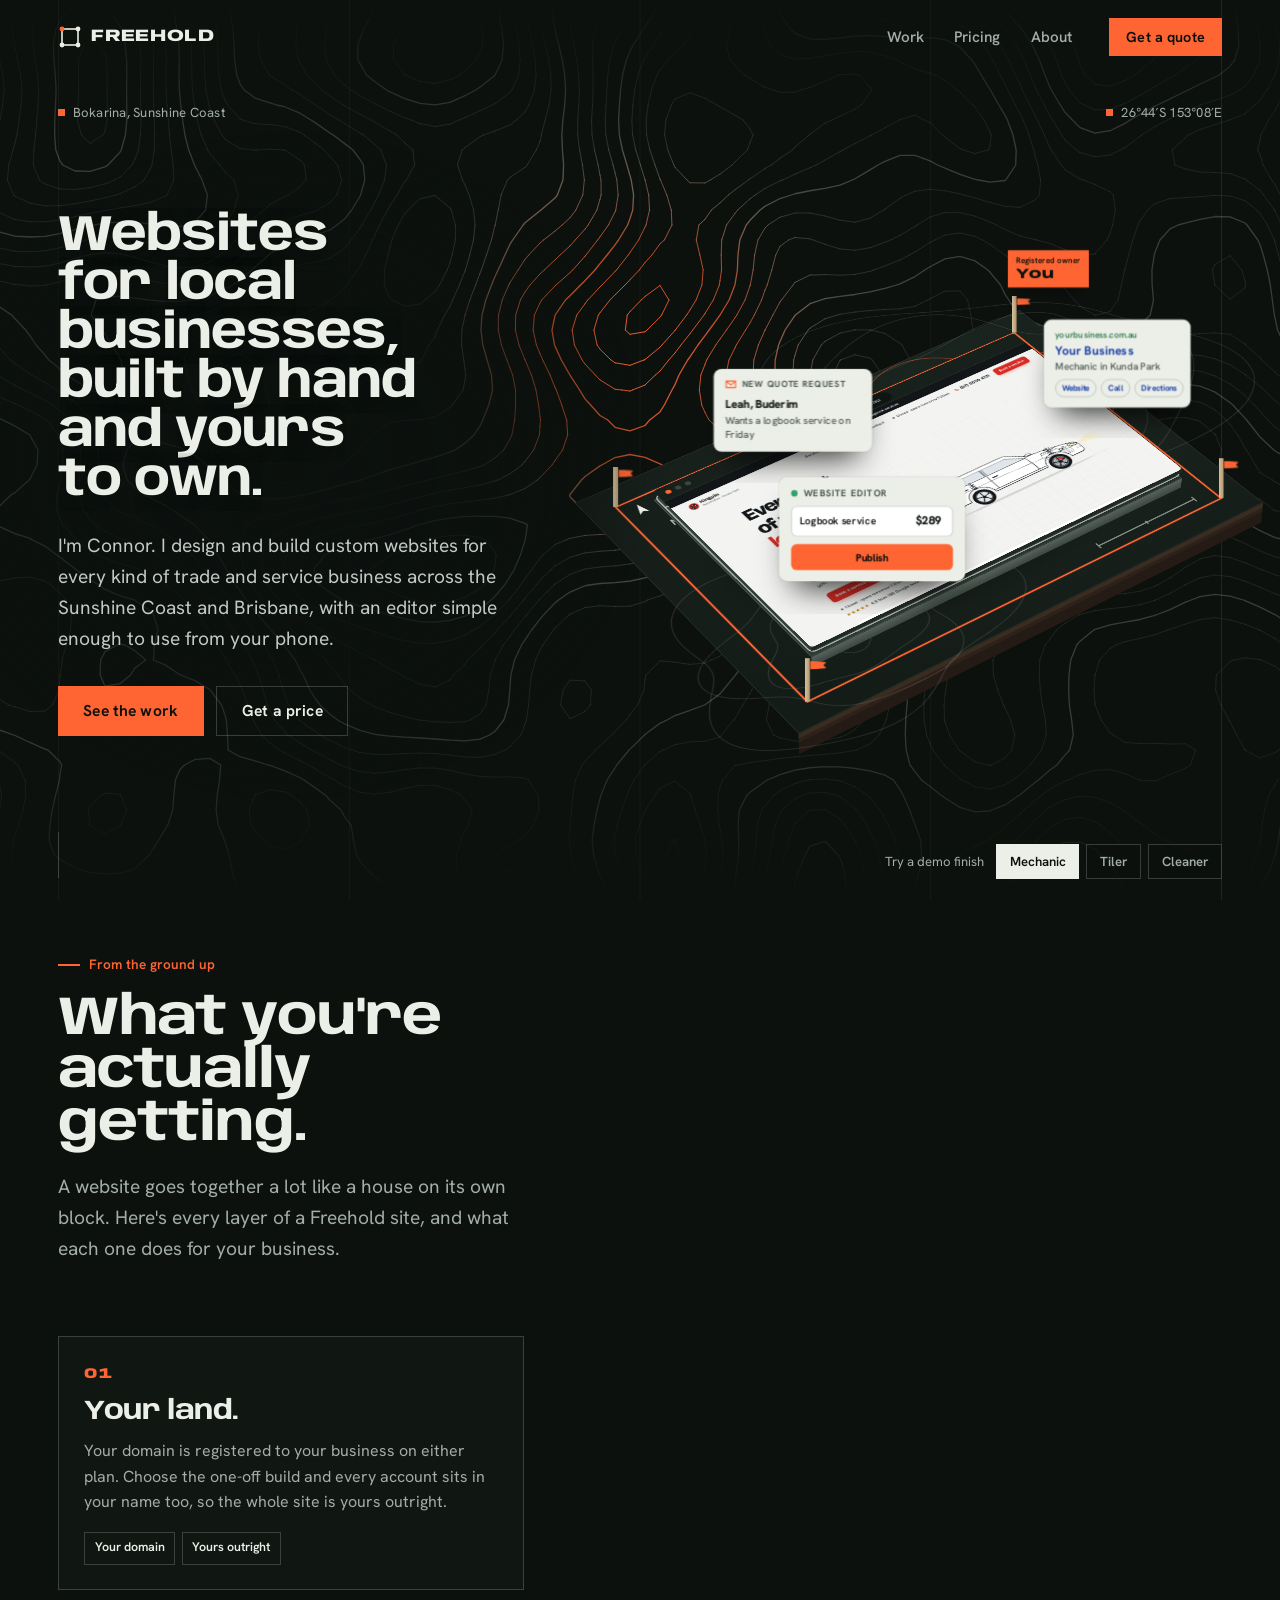
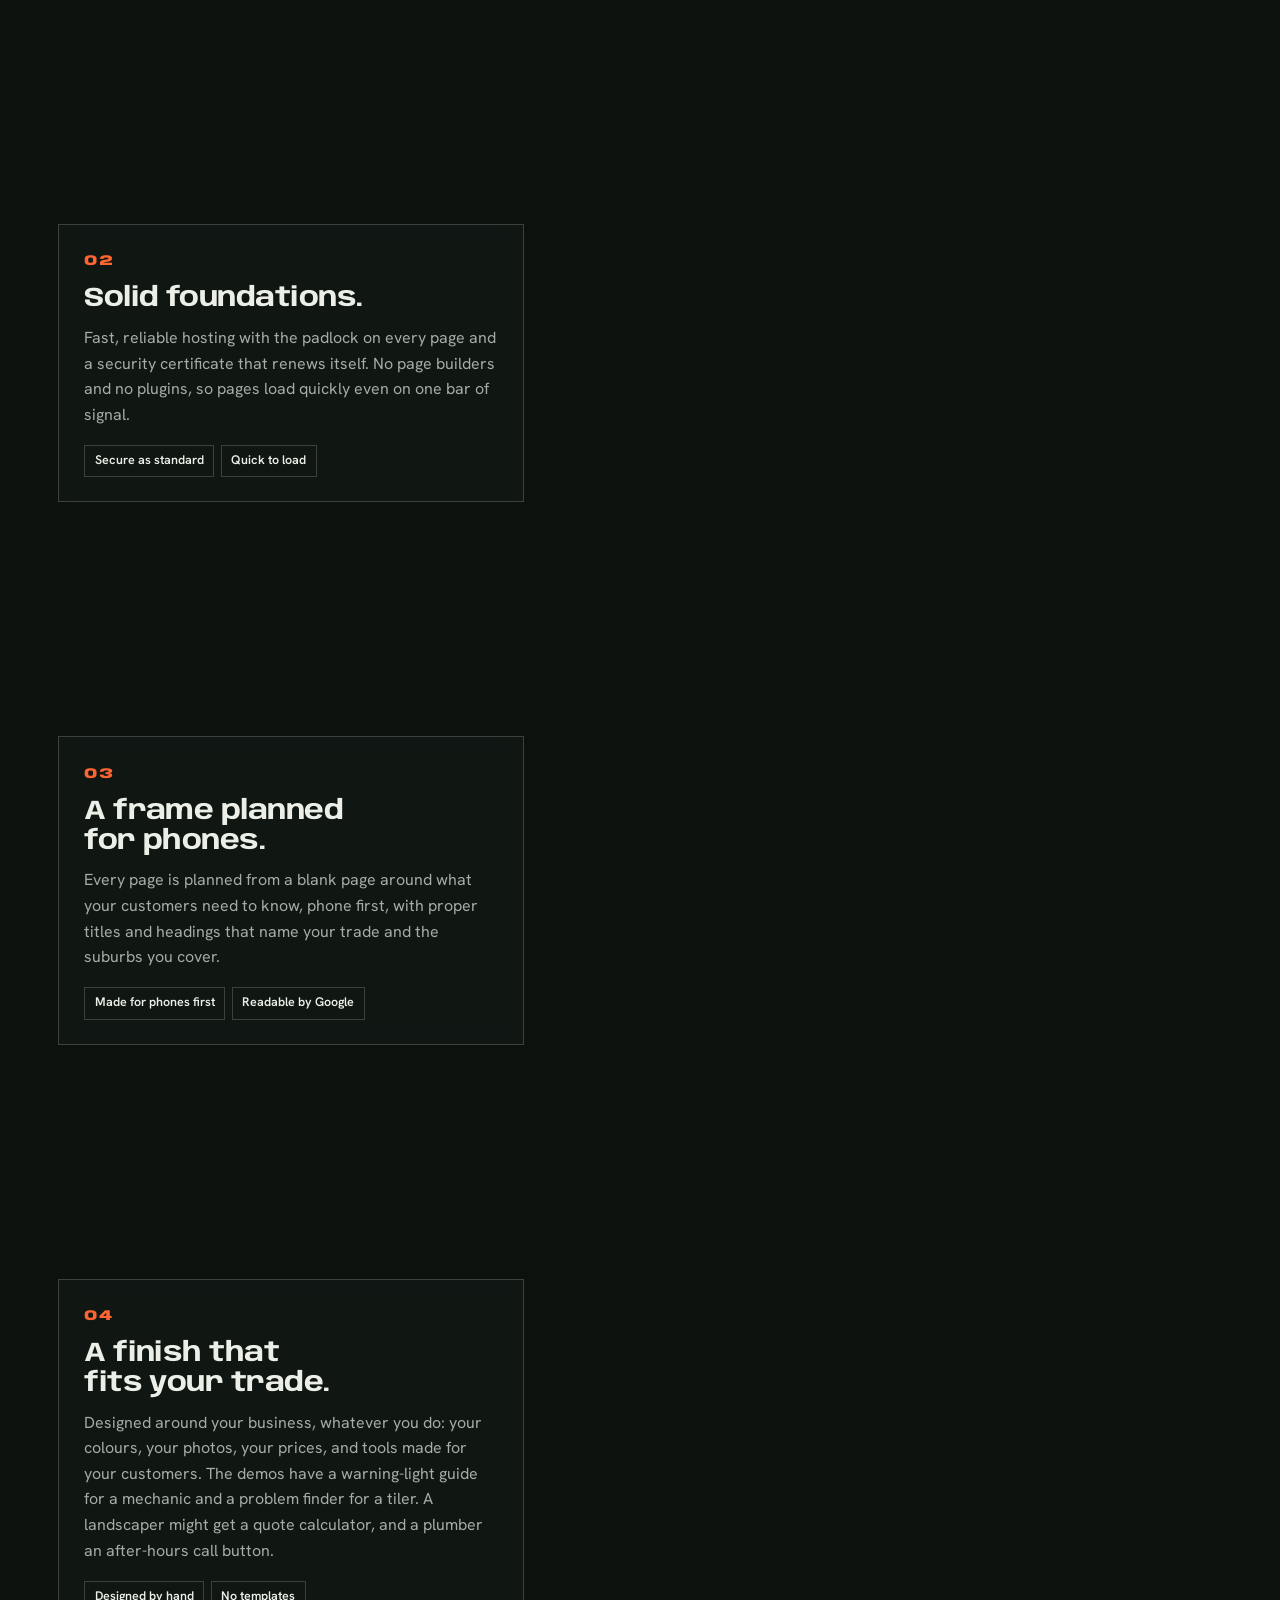
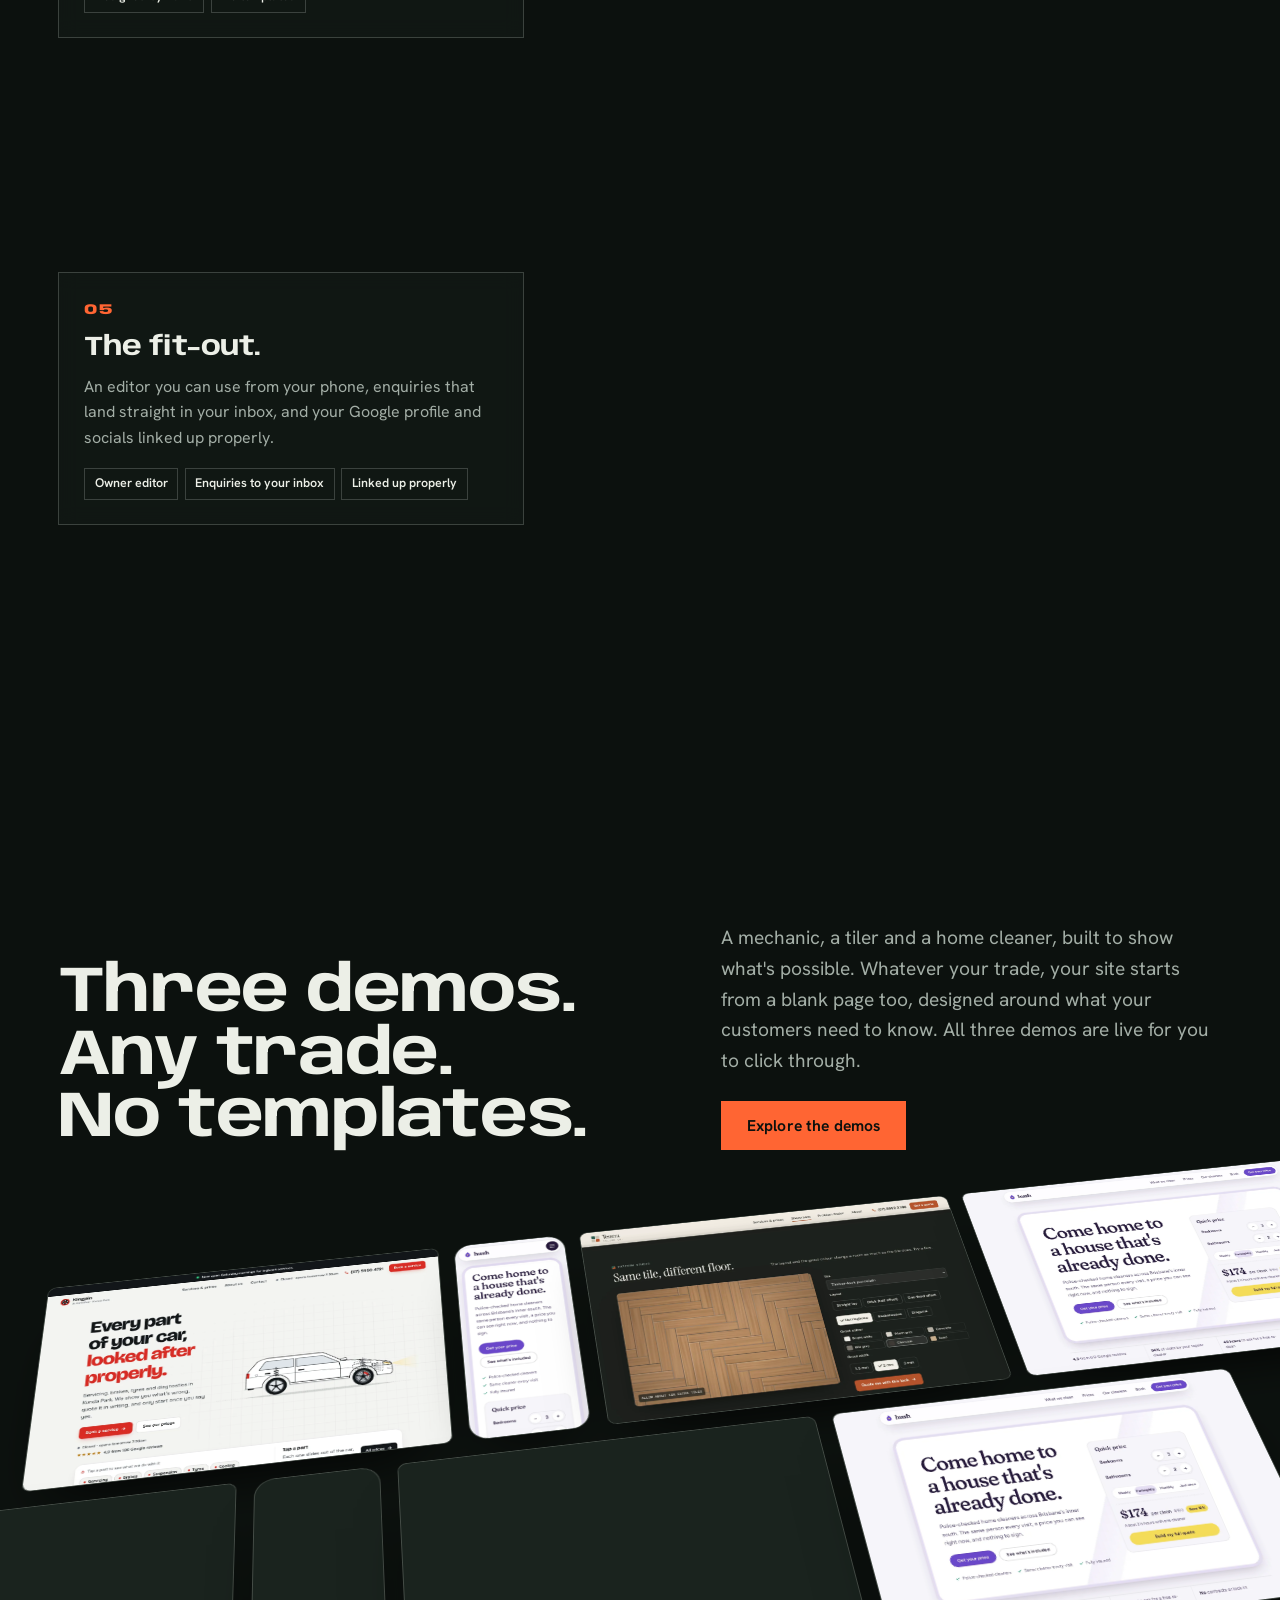
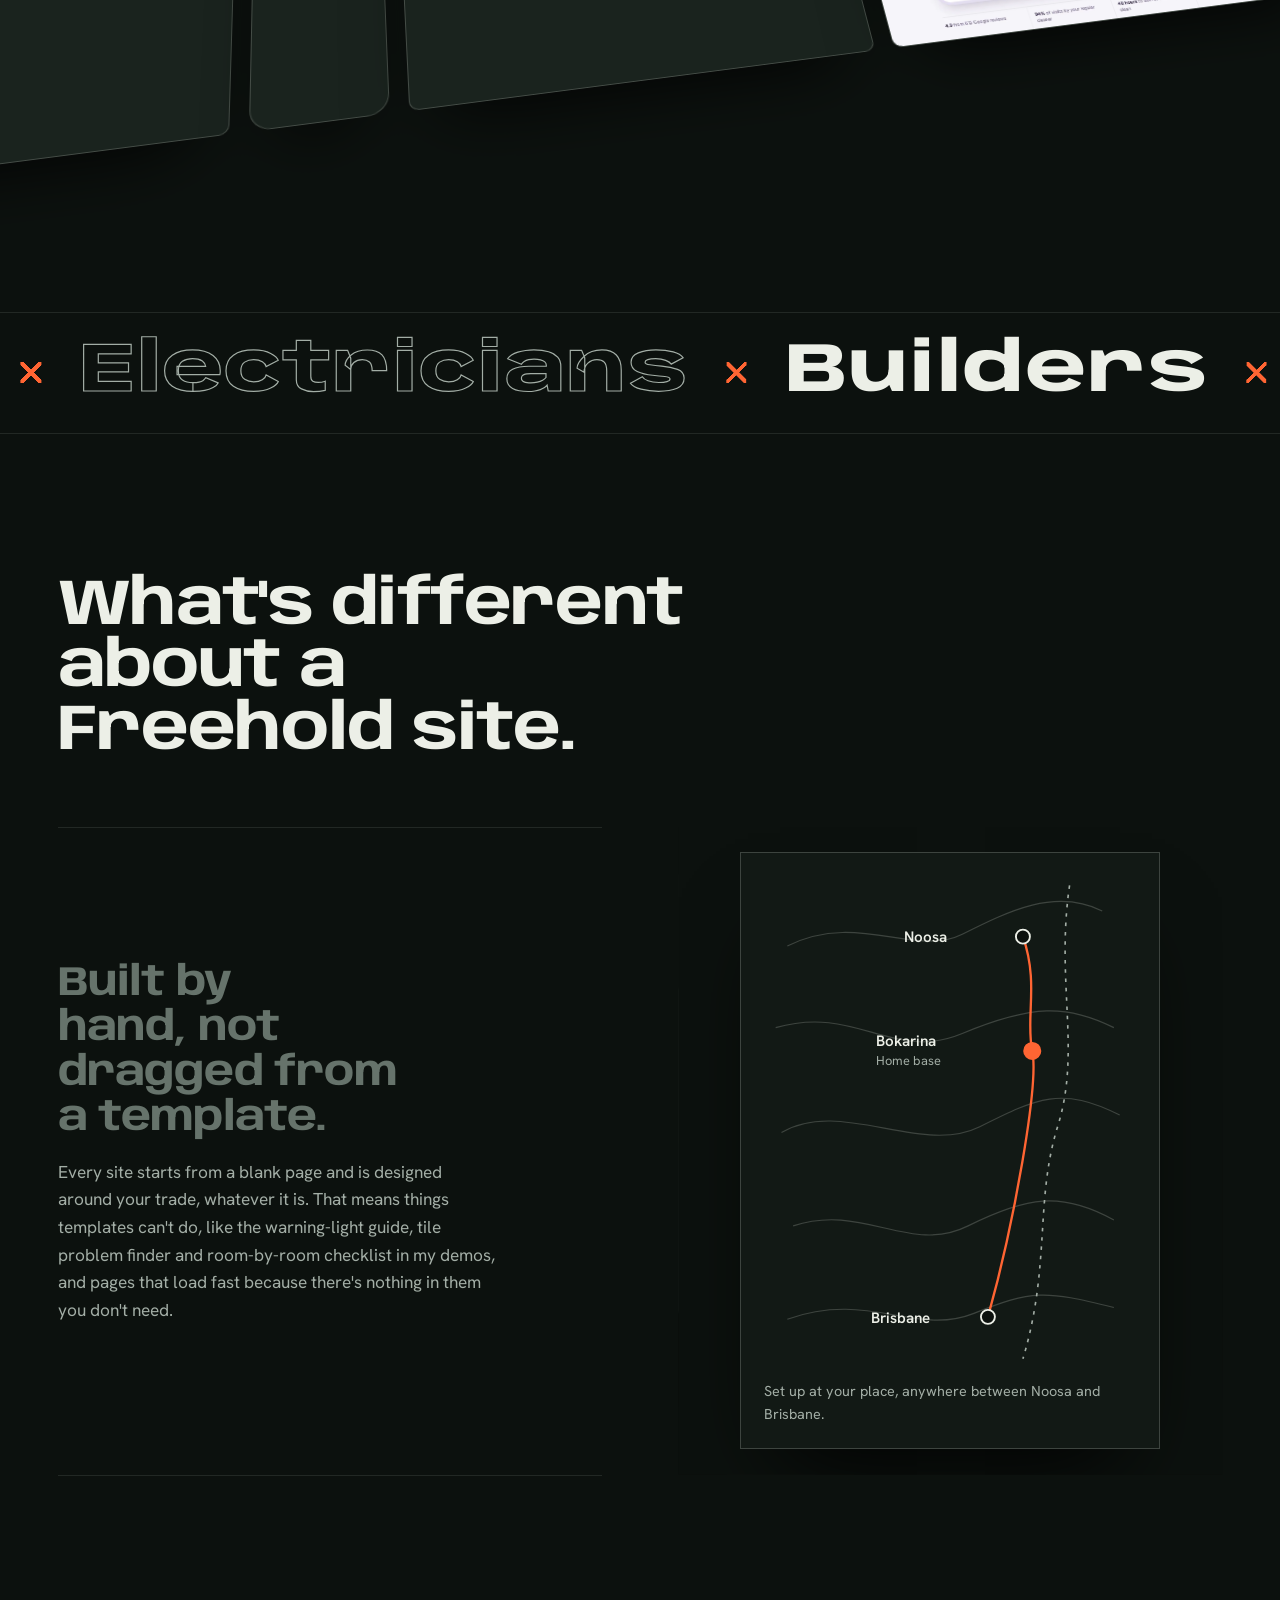
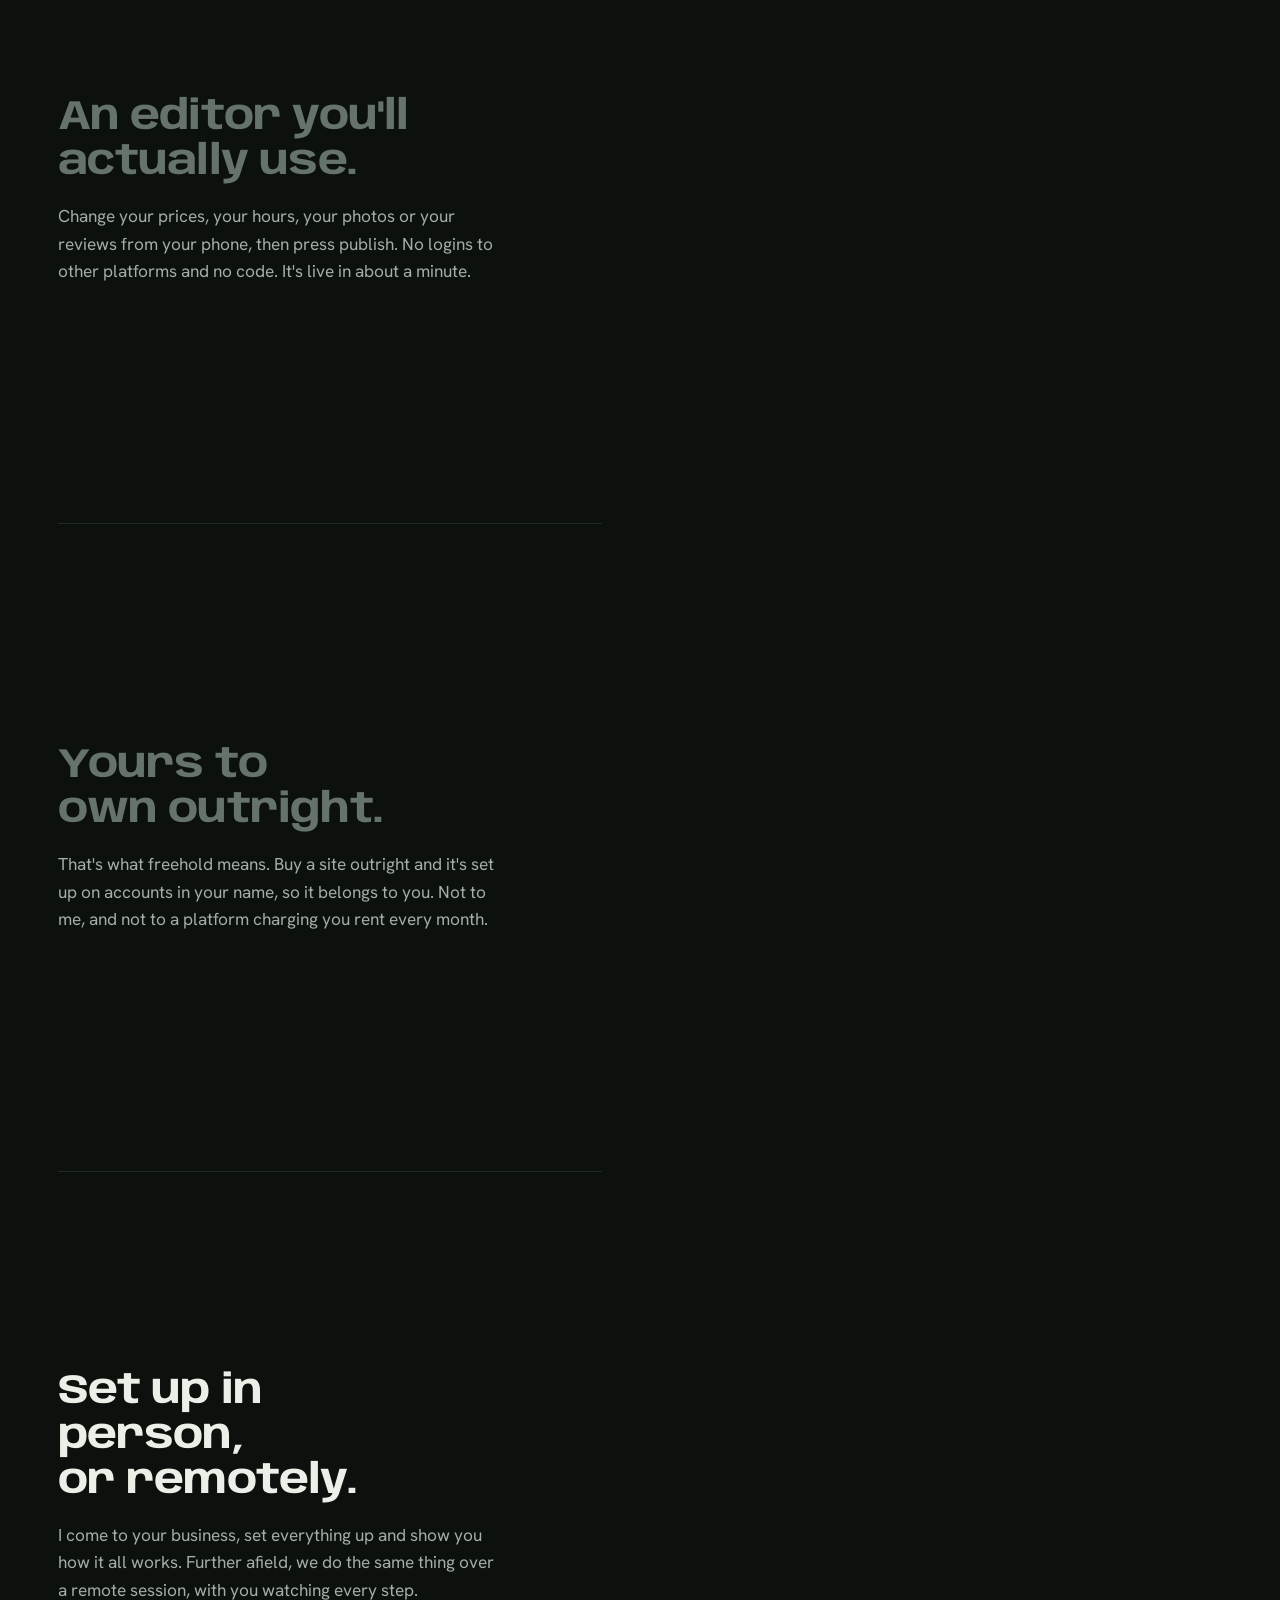
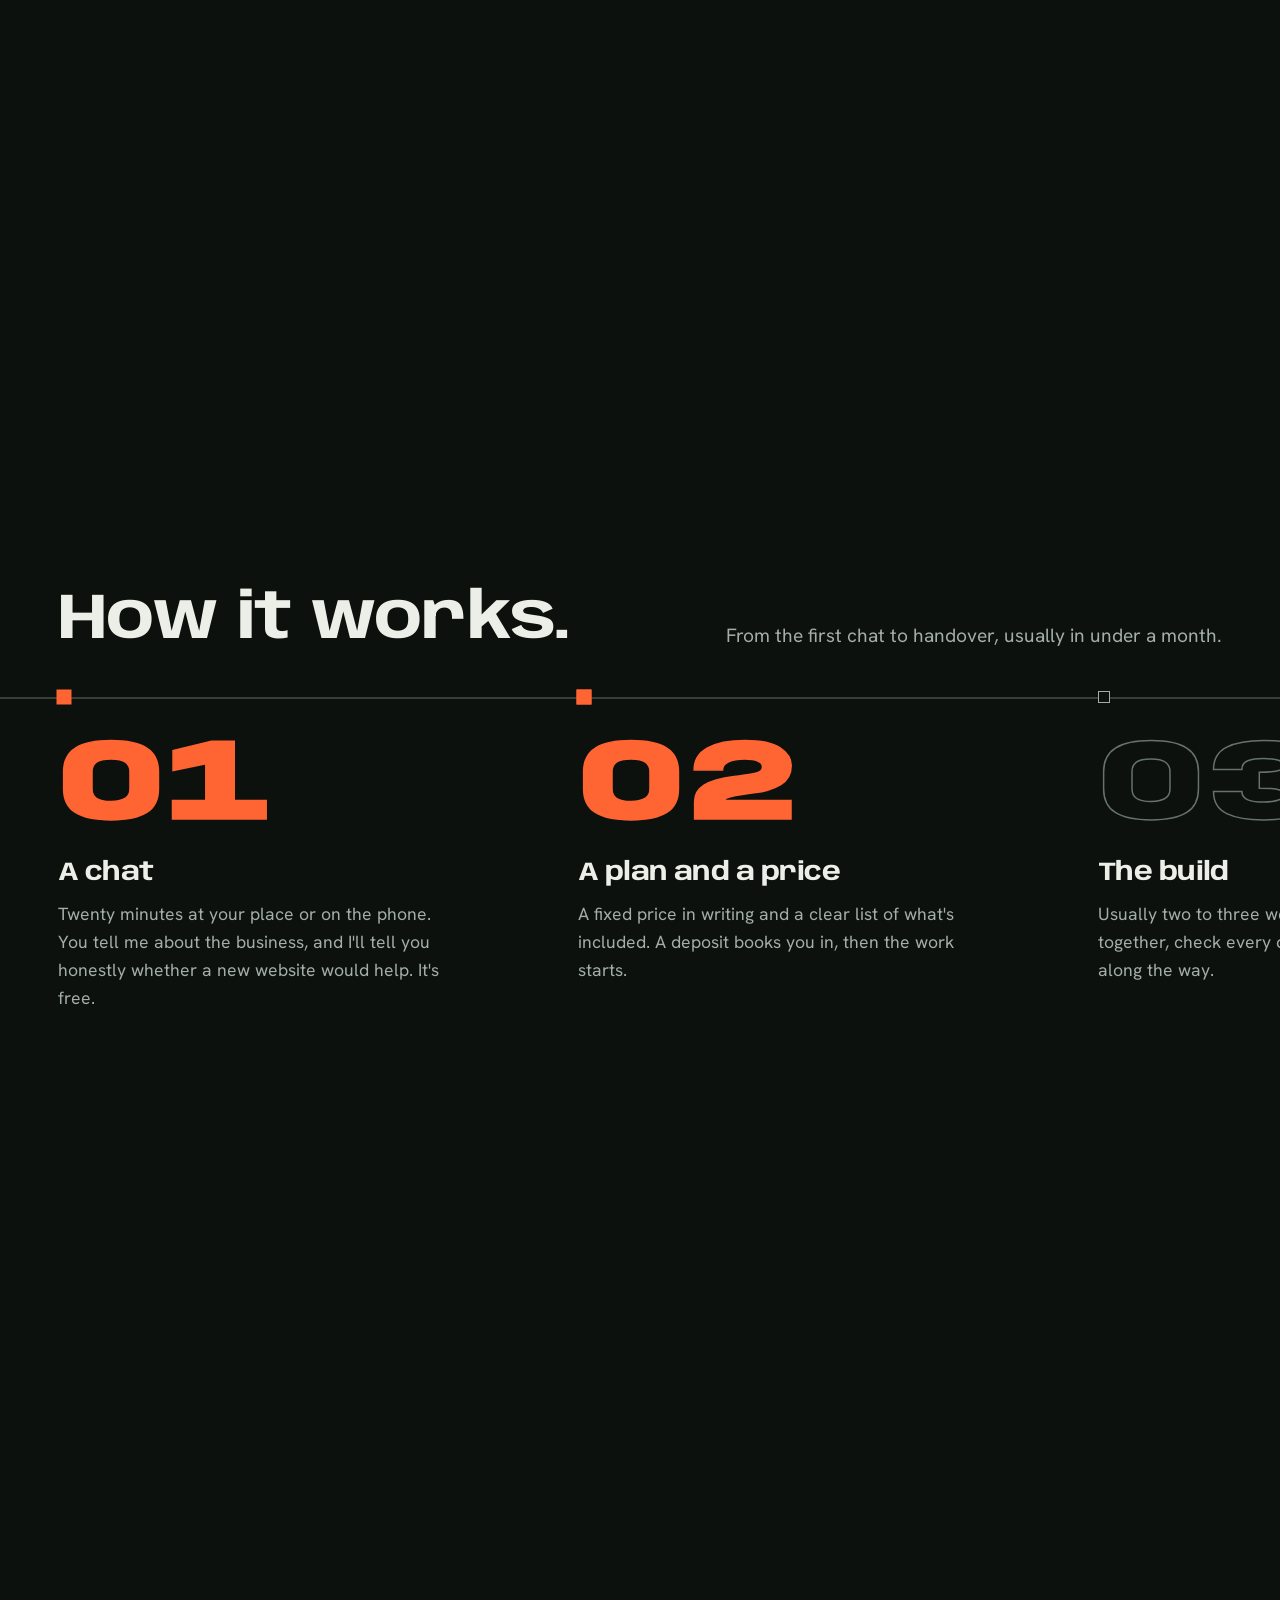
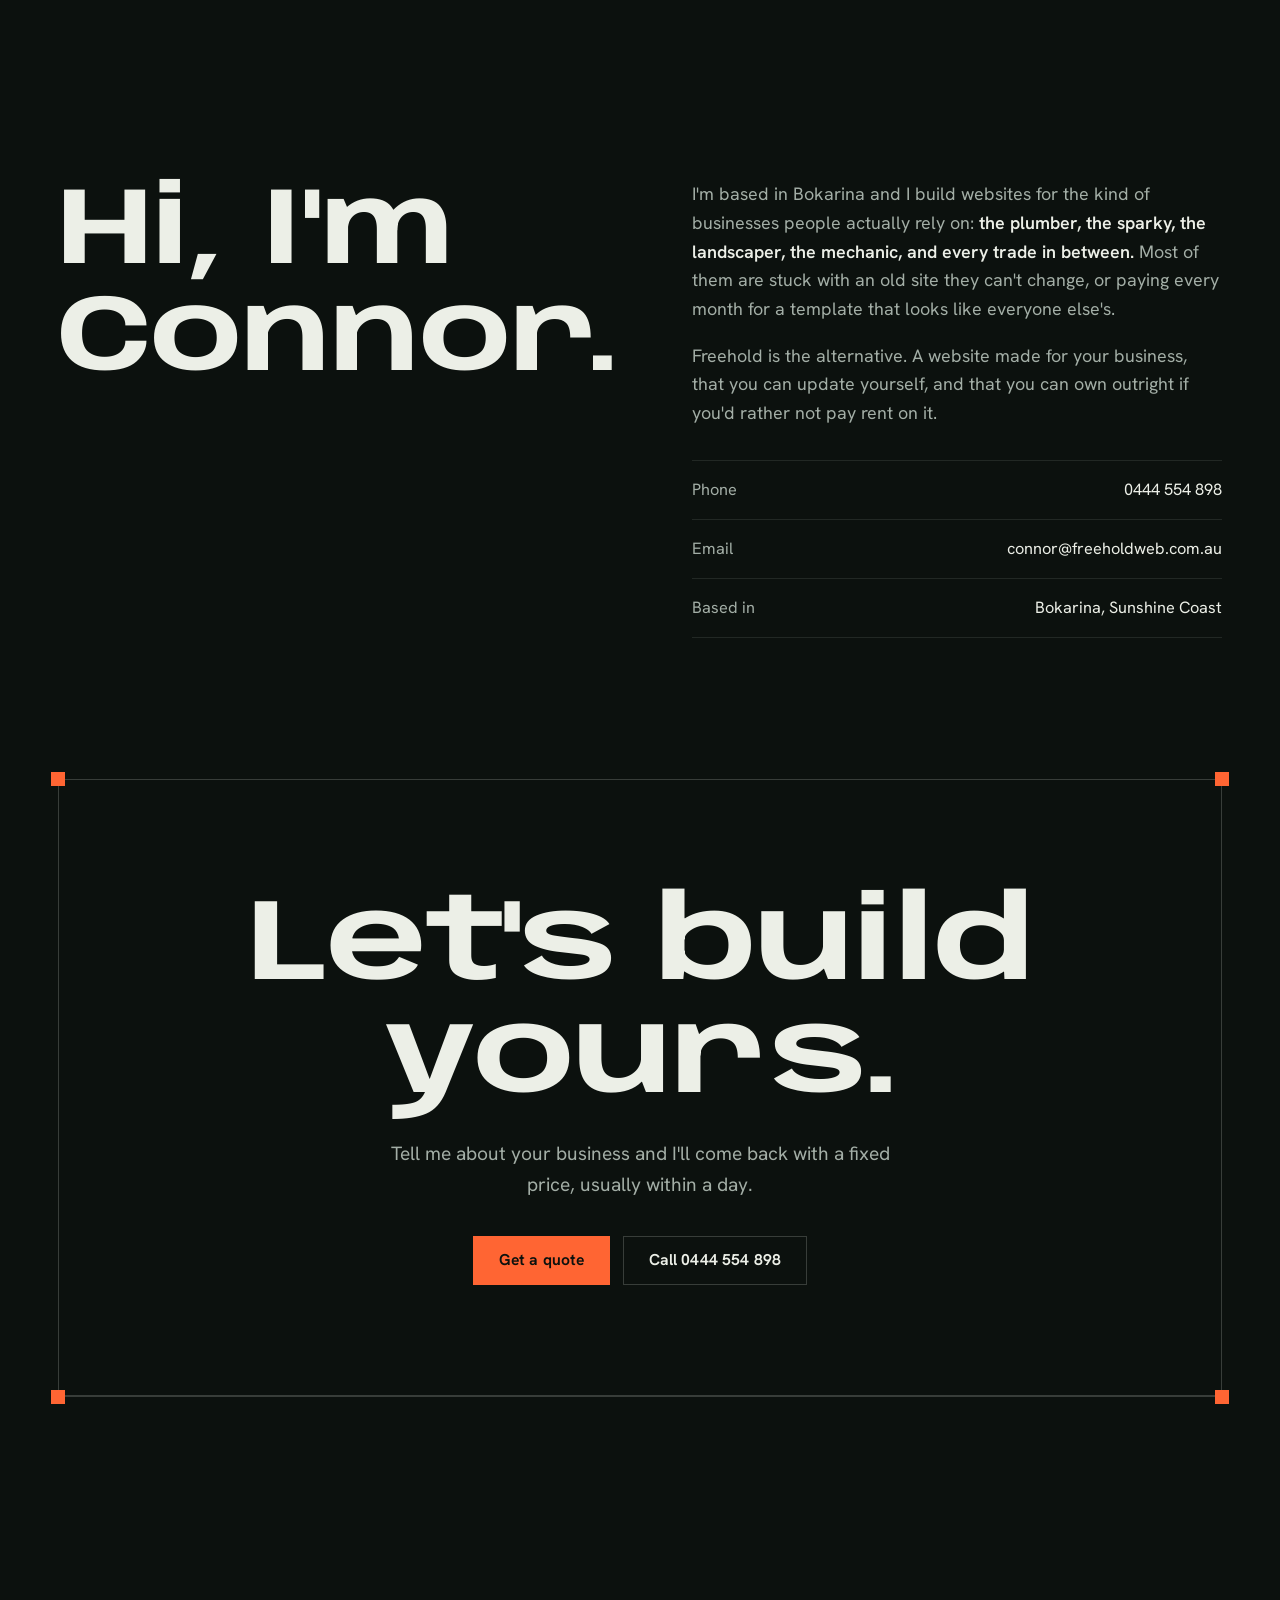
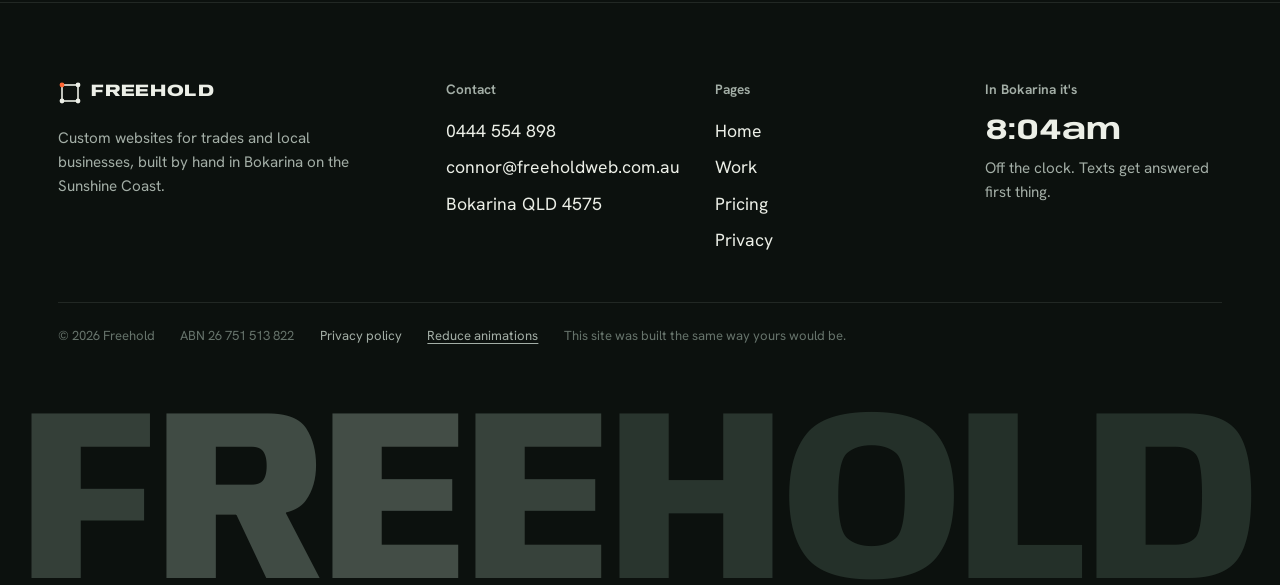
==== commit 2608c421: "Add files via upload" ====
--- a/index.html
+++ b/index.html
@@ -74,14 +74,14 @@
   </div></div>
 </div>
     <svg class="leader" id="leader" aria-hidden="true"><path d=""/><circle r="5"/><circle class="halo" r="5"/></svg>
-    <div class="tswap" role="group" aria-label="Show the finish for a different trade"><span>Finish it for a</span><button type="button" class="tchip" data-k="kingpin" aria-pressed="true">Mechanic</button><button type="button" class="tchip" data-k="tessera" aria-pressed="false">Tiler</button><button type="button" class="tchip" data-k="hush" aria-pressed="false">Cleaner</button></div>
+    <div class="tswap" role="group" aria-label="Show the finish from a different demo"><span>Try a demo finish</span><button type="button" class="tchip" data-k="kingpin" aria-pressed="true">Mechanic</button><button type="button" class="tchip" data-k="tessera" aria-pressed="false">Tiler</button><button type="button" class="tchip" data-k="hush" aria-pressed="false">Cleaner</button></div>
   </div>
   <div class="stage-flow">
     <section class="hero">
       <div class="wrap">
         <div class="hero-copy">
           <h1 class="split hero-split">Websites for local businesses, built by hand and yours to own.</h1>
-          <p class="lede rise hero-rise" style="--d:450ms">I'm Connor. I design and build custom websites for trades and service businesses across the Sunshine Coast and Brisbane, with an editor simple enough to use from your phone.</p>
+          <p class="lede rise hero-rise" style="--d:450ms">I'm Connor. I design and build custom websites for every kind of trade and service business across the Sunshine Coast and Brisbane, with an editor simple enough to use from your phone.</p>
           <div class="actions rise hero-rise" style="--d:600ms"><a class="btn" data-mag href="work.html">See the work</a><a class="btn ghost" data-mag href="pricing.html">Get a price</a></div>
         </div>
       </div>
@@ -93,7 +93,7 @@
           <p class="eyebrow rise">From the ground up</p>
           <h2 class="split" id="builtTitle">What you're actually getting.</h2>
           <p class="lede rise">A website goes together a lot like a house on its own block. Here's every layer of a Freehold site, and what each one does for your business.</p>
-          <ol class="lcards"><li class="lcard rise" data-l="0"><span class="lno">01</span><h3>Your land.</h3><p>Your domain is registered to your business on either plan. Choose the one-off build and every account sits in your name too, so the whole site is yours outright.</p><ul class="tags"><li>Your domain</li><li>Yours outright</li></ul></li><li class="lcard rise" data-l="1"><span class="lno">02</span><h3>Solid foundations.</h3><p>Fast, reliable hosting with the padlock on every page and a security certificate that renews itself. No page builders and no plugins, so pages load quickly even on one bar of signal.</p><ul class="tags"><li>Secure as standard</li><li>Quick to load</li></ul></li><li class="lcard rise" data-l="2"><span class="lno">03</span><h3>A frame planned for phones.</h3><p>Every page is planned from a blank page around what your customers need to know, phone first, with proper titles and headings that name your trade and the suburbs you cover.</p><ul class="tags"><li>Made for phones first</li><li>Readable by Google</li></ul></li><li class="lcard rise" data-l="3"><span class="lno">04</span><h3>A finish that fits your trade.</h3><p>Designed around your business: your colours, your photos, your prices, and tools made for your trade, like a warning-light guide for a mechanic or a problem finder for a tiler.</p><ul class="tags"><li>Designed by hand</li><li>No templates</li></ul></li><li class="lcard rise" data-l="4"><span class="lno">05</span><h3>The fit-out.</h3><p>An editor you can use from your phone, enquiries that land straight in your inbox, and your Google profile and socials linked up properly.</p><ul class="tags"><li>Owner editor</li><li>Enquiries to your inbox</li><li>Linked up properly</li></ul></li></ol>
+          <ol class="lcards"><li class="lcard rise" data-l="0"><span class="lno">01</span><h3>Your land.</h3><p>Your domain is registered to your business on either plan. Choose the one-off build and every account sits in your name too, so the whole site is yours outright.</p><ul class="tags"><li>Your domain</li><li>Yours outright</li></ul></li><li class="lcard rise" data-l="1"><span class="lno">02</span><h3>Solid foundations.</h3><p>Fast, reliable hosting with the padlock on every page and a security certificate that renews itself. No page builders and no plugins, so pages load quickly even on one bar of signal.</p><ul class="tags"><li>Secure as standard</li><li>Quick to load</li></ul></li><li class="lcard rise" data-l="2"><span class="lno">03</span><h3>A frame planned for phones.</h3><p>Every page is planned from a blank page around what your customers need to know, phone first, with proper titles and headings that name your trade and the suburbs you cover.</p><ul class="tags"><li>Made for phones first</li><li>Readable by Google</li></ul></li><li class="lcard rise" data-l="3"><span class="lno">04</span><h3>A finish that fits your trade.</h3><p>Designed around your business, whatever you do: your colours, your photos, your prices, and tools made for your customers. The demos have a warning-light guide for a mechanic and a problem finder for a tiler. A landscaper might get a quote calculator, and a plumber an after-hours call button.</p><ul class="tags"><li>Designed by hand</li><li>No templates</li></ul></li><li class="lcard rise" data-l="4"><span class="lno">05</span><h3>The fit-out.</h3><p>An editor you can use from your phone, enquiries that land straight in your inbox, and your Google profile and socials linked up properly.</p><ul class="tags"><li>Owner editor</li><li>Enquiries to your inbox</li><li>Linked up properly</li></ul></li></ol>
         </div>
       </div>
     </section>
@@ -102,22 +102,22 @@
 
 <section class="wall">
   <div class="wrap wall-head">
-    <h2 class="split">Three trades. Three websites. No templates.</h2>
+    <h2 class="split">Three demos. Any trade. No templates.</h2>
     <div class="rise">
-      <p class="lede">A mechanic, a tiler and a home cleaner. Each one designed from a blank page around what that trade's customers need to know, and each one live for you to click through.</p>
+      <p class="lede">A mechanic, a tiler and a home cleaner, built to show what's possible. Whatever your trade, your site starts from a blank page too, designed around what your customers need to know. All three demos are live for you to click through.</p>
       <a class="btn" data-mag href="work.html">Explore the demos</a>
     </div>
   </div>
   <div class="wall-stage" aria-hidden="true"><div class="wall-plane"><div class="wall-row"><figure class="shot"><img src="assets/kingpin-desktop.webp" alt="Kingpin Automotive demo" width="1440" height="900" loading="lazy" decoding="async"></figure><figure class="shot tall"><img src="assets/hush-phone.webp" alt="Hush Home Cleaning demo on a phone" width="640" height="1385" loading="lazy" decoding="async"></figure><figure class="shot"><img src="assets/tessera-feature.webp" alt="Tessera Tiling pattern studio" width="1440" height="900" loading="lazy" decoding="async"></figure><figure class="shot"><img src="assets/hush-desktop.webp" alt="Hush Home Cleaning demo" width="1440" height="900" loading="lazy" decoding="async"></figure><figure class="shot tall"><img src="assets/kingpin-phone.webp" alt="Kingpin demo on a phone" width="640" height="1385" loading="lazy" decoding="async"></figure><figure class="shot"><img src="assets/editor.webp" alt="The owner editor" width="1440" height="900" loading="lazy" decoding="async"></figure></div><div class="wall-row"><figure class="shot"><img src="assets/tessera-desktop.webp" alt="Tessera Tiling Co. demo" width="1440" height="900" loading="lazy" decoding="async"></figure><figure class="shot"><img src="assets/hush-feature.webp" alt="Hush room-by-room checklist" width="1440" height="900" loading="lazy" decoding="async"></figure><figure class="shot tall"><img src="assets/tessera-phone.webp" alt="Tessera demo on a phone" width="640" height="1385" loading="lazy" decoding="async"></figure><figure class="shot"><img src="assets/kingpin-feature.webp" alt="Kingpin warning-light guide" width="1440" height="900" loading="lazy" decoding="async"></figure><figure class="shot"><img src="assets/hush-desktop.webp" alt="Hush Home Cleaning demo" width="1440" height="900" loading="lazy" decoding="async"></figure></div></div></div>
 </section>
 
-<div class="marq" aria-hidden="true"><div class="marq-track"><span>Mechanics<i></i></span><span>Tilers<i></i></span><span>Home cleaners<i></i></span><span>Electricians<i></i></span><span>Plumbers<i></i></span><span>Landscapers<i></i></span><span>Builders<i></i></span><span>Painters<i></i></span><span>Pool care<i></i></span><span>Mechanics<i></i></span><span>Tilers<i></i></span><span>Home cleaners<i></i></span><span>Electricians<i></i></span><span>Plumbers<i></i></span><span>Landscapers<i></i></span><span>Builders<i></i></span><span>Painters<i></i></span><span>Pool care<i></i></span></div></div>
+<div class="marq" aria-hidden="true"><div class="marq-track"><span>Plumbers<i></i></span><span>Electricians<i></i></span><span>Builders<i></i></span><span>Landscapers<i></i></span><span>Painters<i></i></span><span>Roofers<i></i></span><span>Concreters<i></i></span><span>Mechanics<i></i></span><span>Tilers<i></i></span><span>Cleaners<i></i></span><span>Pool care<i></i></span><span>Pest control<i></i></span><span>Carpenters<i></i></span><span>Fencers<i></i></span><span>Plumbers<i></i></span><span>Electricians<i></i></span><span>Builders<i></i></span><span>Landscapers<i></i></span><span>Painters<i></i></span><span>Roofers<i></i></span><span>Concreters<i></i></span><span>Mechanics<i></i></span><span>Tilers<i></i></span><span>Cleaners<i></i></span><span>Pool care<i></i></span><span>Pest control<i></i></span><span>Carpenters<i></i></span><span>Fencers<i></i></span></div></div>
 
 <section class="sec" id="different">
   <div class="wrap">
     <h2 class="split" style="max-width:16ch">What's different about a Freehold site.</h2>
     <div class="feats">
-      <div class="feat-list"><article class="feat"><h3>Built by hand, not dragged from a template.</h3><p>Every site starts from a blank page and is designed around your trade. That means things templates can't do, like a warning-light guide, a tile problem finder or a room-by-room checklist, and pages that load fast because there's nothing in them you don't need.</p><div class="fv-inline"><div class="collage"><figure class="frame c1"><img src="assets/kingpin-desktop.webp" alt="" width="1440" height="900" loading="lazy" decoding="async"></figure><figure class="frame c2"><img src="assets/tessera-feature.webp" alt="" width="1440" height="900" loading="lazy" decoding="async"></figure><figure class="frame c3"><img src="assets/hush-phone.webp" alt="" width="640" height="1385" loading="lazy" decoding="async"></figure></div></div></article><article class="feat"><h3>An editor you'll actually use.</h3><p>Change your prices, your hours, your photos or your reviews from your phone, then press publish. No logins to other platforms and no code. It's live in about a minute.</p><div class="fv-inline"><div class="editor-wrap"><figure class="frame"><img src="assets/editor.webp" alt="" width="1440" height="900" loading="lazy" decoding="async"></figure><div class="toast">Published. Live in about a minute.</div></div></div></article><article class="feat"><h3>Yours to own outright.</h3><p>That's what freehold means. Buy a site outright and it's set up on accounts in your name, so it belongs to you. Not to me, and not to a platform charging you rent every month.</p><div class="fv-inline"><div class="deed"><h4>Certificate of title</h4><dl><div><dt>Property</dt><dd>yourbusiness.com.au</dd></div><div><dt>Registered owner</dt><dd>You</dd></div><div><dt>Estate</dt><dd>Freehold, owned outright</dd></div><div><dt>Monthly rent</dt><dd>None</dd></div></dl><div class="seal">OWNED<br>OUTRIGHT</div></div></div></article><article class="feat"><h3>Set up in person, or remotely.</h3><p>I come to your business, set everything up and show you how it all works. Further afield, we do the same thing over a remote session, with you watching every step.</p><div class="fv-inline"><div class="route"><svg viewBox="0 0 320 420" aria-hidden="true"><path class="ct" d="M20 60c60-30 110 10 150-10s80-40 120-20"/><path class="ct" d="M10 130c70-20 100 30 160 5s90-25 130-5"/><path class="ct" d="M15 220c50-30 120 20 170-5s70-35 120-10"/><path class="ct" d="M25 300c60-20 100 25 150 0s80-30 125-5"/><path class="ct" d="M20 380c70-25 110 15 160-5s60-20 120-5"/><path class="coast" d="M262 8C250 90 272 150 252 214S246 334 222 414"/><path class="road" pathLength="1" d="M222 52C236 92 224 122 230 150S214 300 192 378"/><circle class="stop" cx="222" cy="52" r="6"/><circle class="stop" cx="192" cy="378" r="6"/><circle class="pulse" cx="230" cy="150" r="7"/><circle class="home" cx="230" cy="150" r="7"/><text x="120" y="57">Noosa</text><text x="96" y="146">Bokarina</text><text class="sub" x="96" y="162">Home base</text><text x="92" y="383">Brisbane</text></svg><p>Set up at your place, anywhere between Noosa and Brisbane.</p></div></div></article></div>
+      <div class="feat-list"><article class="feat"><h3>Built by hand, not dragged from a template.</h3><p>Every site starts from a blank page and is designed around your trade, whatever it is. That means things templates can't do, like the warning-light guide, tile problem finder and room-by-room checklist in my demos, and pages that load fast because there's nothing in them you don't need.</p><div class="fv-inline"><div class="collage"><figure class="frame c1"><img src="assets/kingpin-desktop.webp" alt="" width="1440" height="900" loading="lazy" decoding="async"></figure><figure class="frame c2"><img src="assets/tessera-feature.webp" alt="" width="1440" height="900" loading="lazy" decoding="async"></figure><figure class="frame c3"><img src="assets/hush-phone.webp" alt="" width="640" height="1385" loading="lazy" decoding="async"></figure></div></div></article><article class="feat"><h3>An editor you'll actually use.</h3><p>Change your prices, your hours, your photos or your reviews from your phone, then press publish. No logins to other platforms and no code. It's live in about a minute.</p><div class="fv-inline"><div class="editor-wrap"><figure class="frame"><img src="assets/editor.webp" alt="" width="1440" height="900" loading="lazy" decoding="async"></figure><div class="toast">Published. Live in about a minute.</div></div></div></article><article class="feat"><h3>Yours to own outright.</h3><p>That's what freehold means. Buy a site outright and it's set up on accounts in your name, so it belongs to you. Not to me, and not to a platform charging you rent every month.</p><div class="fv-inline"><div class="deed"><h4>Certificate of title</h4><dl><div><dt>Property</dt><dd>yourbusiness.com.au</dd></div><div><dt>Registered owner</dt><dd>You</dd></div><div><dt>Estate</dt><dd>Freehold, owned outright</dd></div><div><dt>Monthly rent</dt><dd>None</dd></div></dl><div class="seal">OWNED<br>OUTRIGHT</div></div></div></article><article class="feat"><h3>Set up in person, or remotely.</h3><p>I come to your business, set everything up and show you how it all works. Further afield, we do the same thing over a remote session, with you watching every step.</p><div class="fv-inline"><div class="route"><svg viewBox="0 0 320 420" aria-hidden="true"><path class="ct" d="M20 60c60-30 110 10 150-10s80-40 120-20"/><path class="ct" d="M10 130c70-20 100 30 160 5s90-25 130-5"/><path class="ct" d="M15 220c50-30 120 20 170-5s70-35 120-10"/><path class="ct" d="M25 300c60-20 100 25 150 0s80-30 125-5"/><path class="ct" d="M20 380c70-25 110 15 160-5s60-20 120-5"/><path class="coast" d="M262 8C250 90 272 150 252 214S246 334 222 414"/><path class="road" pathLength="1" d="M222 52C236 92 224 122 230 150S214 300 192 378"/><circle class="stop" cx="222" cy="52" r="6"/><circle class="stop" cx="192" cy="378" r="6"/><circle class="pulse" cx="230" cy="150" r="7"/><circle class="home" cx="230" cy="150" r="7"/><text x="120" y="57">Noosa</text><text x="96" y="146">Bokarina</text><text class="sub" x="96" y="162">Home base</text><text x="92" y="383">Brisbane</text></svg><p>Set up at your place, anywhere between Noosa and Brisbane.</p></div></div></article></div>
       <div class="feat-stage" aria-hidden="true"><div class="fv"><div class="collage"><figure class="frame c1"><img src="assets/kingpin-desktop.webp" alt="" width="1440" height="900" loading="lazy" decoding="async"></figure><figure class="frame c2"><img src="assets/tessera-feature.webp" alt="" width="1440" height="900" loading="lazy" decoding="async"></figure><figure class="frame c3"><img src="assets/hush-phone.webp" alt="" width="640" height="1385" loading="lazy" decoding="async"></figure></div></div><div class="fv"><div class="editor-wrap"><figure class="frame"><img src="assets/editor.webp" alt="" width="1440" height="900" loading="lazy" decoding="async"></figure><div class="toast">Published. Live in about a minute.</div></div></div><div class="fv"><div class="deed"><h4>Certificate of title</h4><dl><div><dt>Property</dt><dd>yourbusiness.com.au</dd></div><div><dt>Registered owner</dt><dd>You</dd></div><div><dt>Estate</dt><dd>Freehold, owned outright</dd></div><div><dt>Monthly rent</dt><dd>None</dd></div></dl><div class="seal">OWNED<br>OUTRIGHT</div></div></div><div class="fv"><div class="route"><svg viewBox="0 0 320 420" aria-hidden="true"><path class="ct" d="M20 60c60-30 110 10 150-10s80-40 120-20"/><path class="ct" d="M10 130c70-20 100 30 160 5s90-25 130-5"/><path class="ct" d="M15 220c50-30 120 20 170-5s70-35 120-10"/><path class="ct" d="M25 300c60-20 100 25 150 0s80-30 125-5"/><path class="ct" d="M20 380c70-25 110 15 160-5s60-20 120-5"/><path class="coast" d="M262 8C250 90 272 150 252 214S246 334 222 414"/><path class="road" pathLength="1" d="M222 52C236 92 224 122 230 150S214 300 192 378"/><circle class="stop" cx="222" cy="52" r="6"/><circle class="stop" cx="192" cy="378" r="6"/><circle class="pulse" cx="230" cy="150" r="7"/><circle class="home" cx="230" cy="150" r="7"/><text x="120" y="57">Noosa</text><text x="96" y="146">Bokarina</text><text class="sub" x="96" y="162">Home base</text><text x="92" y="383">Brisbane</text></svg><p>Set up at your place, anywhere between Noosa and Brisbane.</p></div></div></div>
     </div>
   </div>
@@ -143,7 +143,7 @@
   <div class="wrap about">
     <h2 class="split">Hi, I'm Connor.</h2>
     <div class="rise">
-      <p>I'm based in Bokarina and I build websites for the kind of businesses people actually rely on: <strong>the mechanic, the tiler, the sparky, the cleaner.</strong> Most of them are stuck with an old site they can't change, or paying every month for a template that looks like everyone else's.</p>
+      <p>I'm based in Bokarina and I build websites for the kind of businesses people actually rely on: <strong>the plumber, the sparky, the landscaper, the mechanic, and every trade in between.</strong> Most of them are stuck with an old site they can't change, or paying every month for a template that looks like everyone else's.</p>
       <p>Freehold is the alternative. A website made for your business, that you can update yourself, and that you can own outright if you'd rather not pay rent on it.</p>
       <ul class="contact-list">
         <li><span>Phone</span><a href="tel:+61444554898">0444 554 898</a></li>
--- a/styles.css
+++ b/styles.css
@@ -212,9 +212,10 @@
 
 .hero{position:relative;min-height:100vh;min-height:100svh;display:flex;align-items:center;padding:8rem 0 5rem}
 .hero .wrap{width:100%}
-.hero-copy{max-width:min(35rem,41%)}
-.hero h1{font-size:clamp(2.4rem,3.9vw,3.75rem);font-stretch:108%;max-width:14ch}
-.hero .lede{margin:1.6rem 0 2rem}
+.hero-copy{position:relative;isolation:isolate;max-width:min(35rem,41%)}
+.hero-copy::before{content:"";position:absolute;z-index:-1;inset:-5rem -7rem -4rem -8rem;pointer-events:none;background:radial-gradient(closest-side,rgba(12,17,14,.9),rgba(12,17,14,.72) 55%,rgba(12,17,14,0))}
+.hero h1{font-size:clamp(2.4rem,3.9vw,3.75rem);font-stretch:108%;max-width:14ch;text-shadow:0 2px 28px rgba(12,17,14,.85)}
+.hero .lede{margin:1.6rem 0 2rem;color:#C2CAC4}
 .actions{display:flex;flex-wrap:wrap;gap:.8rem}
 .scrollcue{position:absolute;left:var(--pad);bottom:1.4rem;width:1px;height:46px;background:var(--line-2);overflow:hidden}
 .scrollcue::after{content:"";position:absolute;left:0;top:-50%;width:1px;height:50%;background:var(--tape);animation:cue 2.2s var(--swift) infinite}
@@ -257,9 +258,11 @@
    below; the camera and the gap between layers come from custom properties
    that main.js sets (--rx, --rz, --sc, --wy, --e).
    --------------------------------------------------------------------- */
-.build{--e:0;--rx:50deg;--rz:-36deg;--sc:1;--wy:0px;position:absolute;top:0;bottom:0;right:0;width:61%;pointer-events:none;contain:layout style}
-@media (min-width:1500px){.build{right:calc((100vw - 1500px) / 2)}}
-.b-cam{position:absolute;left:53%;top:52%;width:0;height:0;perspective:3200px}
+/* the scene keeps to its own lane right of the words, so it never sits behind them */
+.build{--e:0;--rx:50deg;--rz:-36deg;--sc:1;--wy:0px;position:absolute;top:0;bottom:0;pointer-events:none;contain:layout style;
+  left:calc(max(var(--pad), (100% - var(--max)) / 2 + var(--pad)) + min(35rem, (min(100%, var(--max)) - 2 * var(--pad)) * .41) + 1.5rem);
+  right:max(0px, (100% - 1800px) / 2)}
+.b-cam{position:absolute;left:50%;top:52%;width:0;height:0;perspective:3200px}
 .b-world{position:absolute;left:0;top:0;transform-style:preserve-3d;transform:translate3d(var(--tx,0px),var(--wy),0) scale(var(--sc)) rotateX(var(--rx)) rotateZ(var(--rz))}
 .bl,.bi{transform-style:preserve-3d}
 .bl{position:absolute;left:0;top:0}
@@ -269,7 +272,7 @@
 .bl-slab{transform:translateZ(calc(14px + var(--e) * 96px))}
 .bl-frame{transform:translateZ(calc(14.6px + var(--e) * 176px))}
 .bl-finish{transform:translateZ(calc(19px + var(--e) * 254px))}
-.bl-fit{transform:translateZ(calc(19.5px + var(--e) * 318px))}
+.bl-fit{transform:translateZ(calc(44px + var(--e) * 294px))}
 .b-top{position:absolute;inset:0;transition:opacity .45s,box-shadow .45s}
 .b-svg{position:absolute;inset:0;width:100%;height:100%;overflow:visible}
 .b-anchor{position:absolute;left:0;top:0;width:1px;height:1px}
@@ -357,7 +360,7 @@
 .bc-sub{display:block;color:var(--ink-2)}
 .b-mail>span{width:180px}
 .build .b-mail.ping>span{animation:ping .7s cubic-bezier(.3,1.6,.5,1)}
-@keyframes ping{40%{transform:translateX(-50%) scale(1.08) rotate(-2deg)}}
+@keyframes ping{40%{transform:translateX(-50%) scale(1.07)}}
 .bc-url{display:block;font-style:normal;color:#1a6b3c;font-size:10px;margin-bottom:2px}
 .bc-t{display:block;font-size:14px;font-weight:700;color:#1a3fa8}
 .bc-acts{display:flex;gap:5px;margin-top:8px}
@@ -394,7 +397,7 @@
 @keyframes b-draw{from{stroke-dashoffset:1}}
 @keyframes b-drop{from{transform:translateZ(320px)}}
 @keyframes b-drop2{from{transform:translateZ(260px) rotateZ(-4deg)}}
-@keyframes b-pop{from{transform:translateX(-50%) translateY(16px) scale(.4);opacity:0}}
+@keyframes b-pop{from{transform:translateX(-50%) scale(.4);opacity:0}}
 @keyframes b-tag{from{transform:scale(.3);transform-origin:0 100%;opacity:0}}
 .build.thud .bl-land .bi{animation:b-thud .35s ease}
 @keyframes b-thud{30%{transform:translateZ(-5px)}}
@@ -835,12 +838,15 @@
   .stage-pin{height:46vh;height:46svh;z-index:3;background:var(--soil);border-bottom:1px solid var(--line)}
   .stage-flow{margin-top:0;z-index:1}
   .topo{-webkit-mask-image:linear-gradient(180deg,transparent 0,#000 30%,#000 85%,transparent 100%);mask-image:linear-gradient(180deg,transparent 0,#000 30%,#000 85%,transparent 100%)}
-  .build{width:100%;top:54px;bottom:44px}
-  .coords,.leader,.scrollcue,.tswap span{display:none}
-  .tswap{left:var(--pad);right:var(--pad);bottom:.65rem;justify-content:center}
-  .tchip{padding:.42rem .7rem;font-size:.78rem}
+  .build{left:0;right:0;top:54px;bottom:44px}
+  .coords,.leader,.scrollcue{display:none}
+  .tswap{left:.5rem;right:.5rem;bottom:.65rem;justify-content:center;flex-wrap:nowrap;gap:.3rem}
+  .tswap span{font-size:.72rem;margin-right:.15rem;white-space:nowrap}
+  .tchip{padding:.42rem .6rem;font-size:.76rem}
   .hero{min-height:0;display:block;padding:2.2rem 0 2.6rem}
   .hero-copy{max-width:none}
+  .hero-copy::before{display:none}
+  .hero h1{text-shadow:none}
   .hero h1{font-size:clamp(2.1rem,8.6vw,3.4rem);max-width:14ch}
   .hero .lede{margin:1.2rem 0 1.6rem}
   .layers{padding:1.5rem 0 3.5rem}
